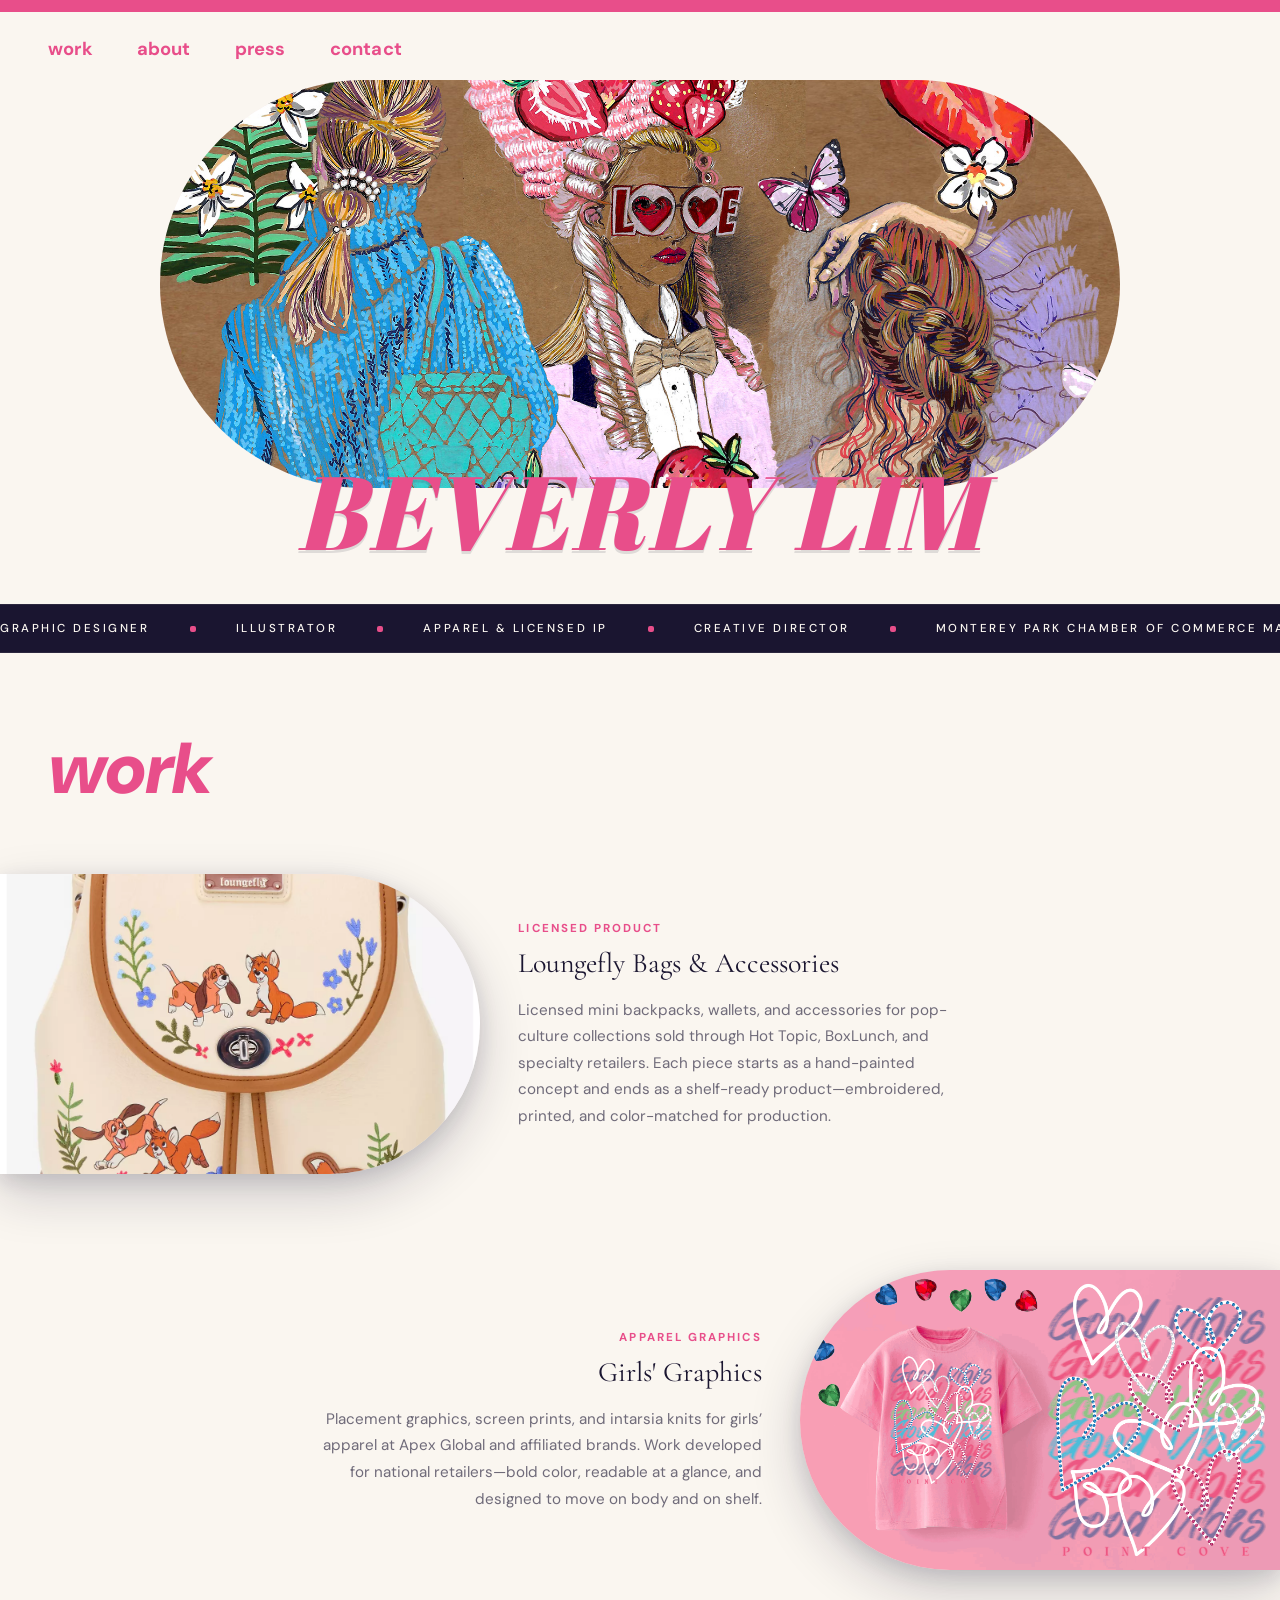
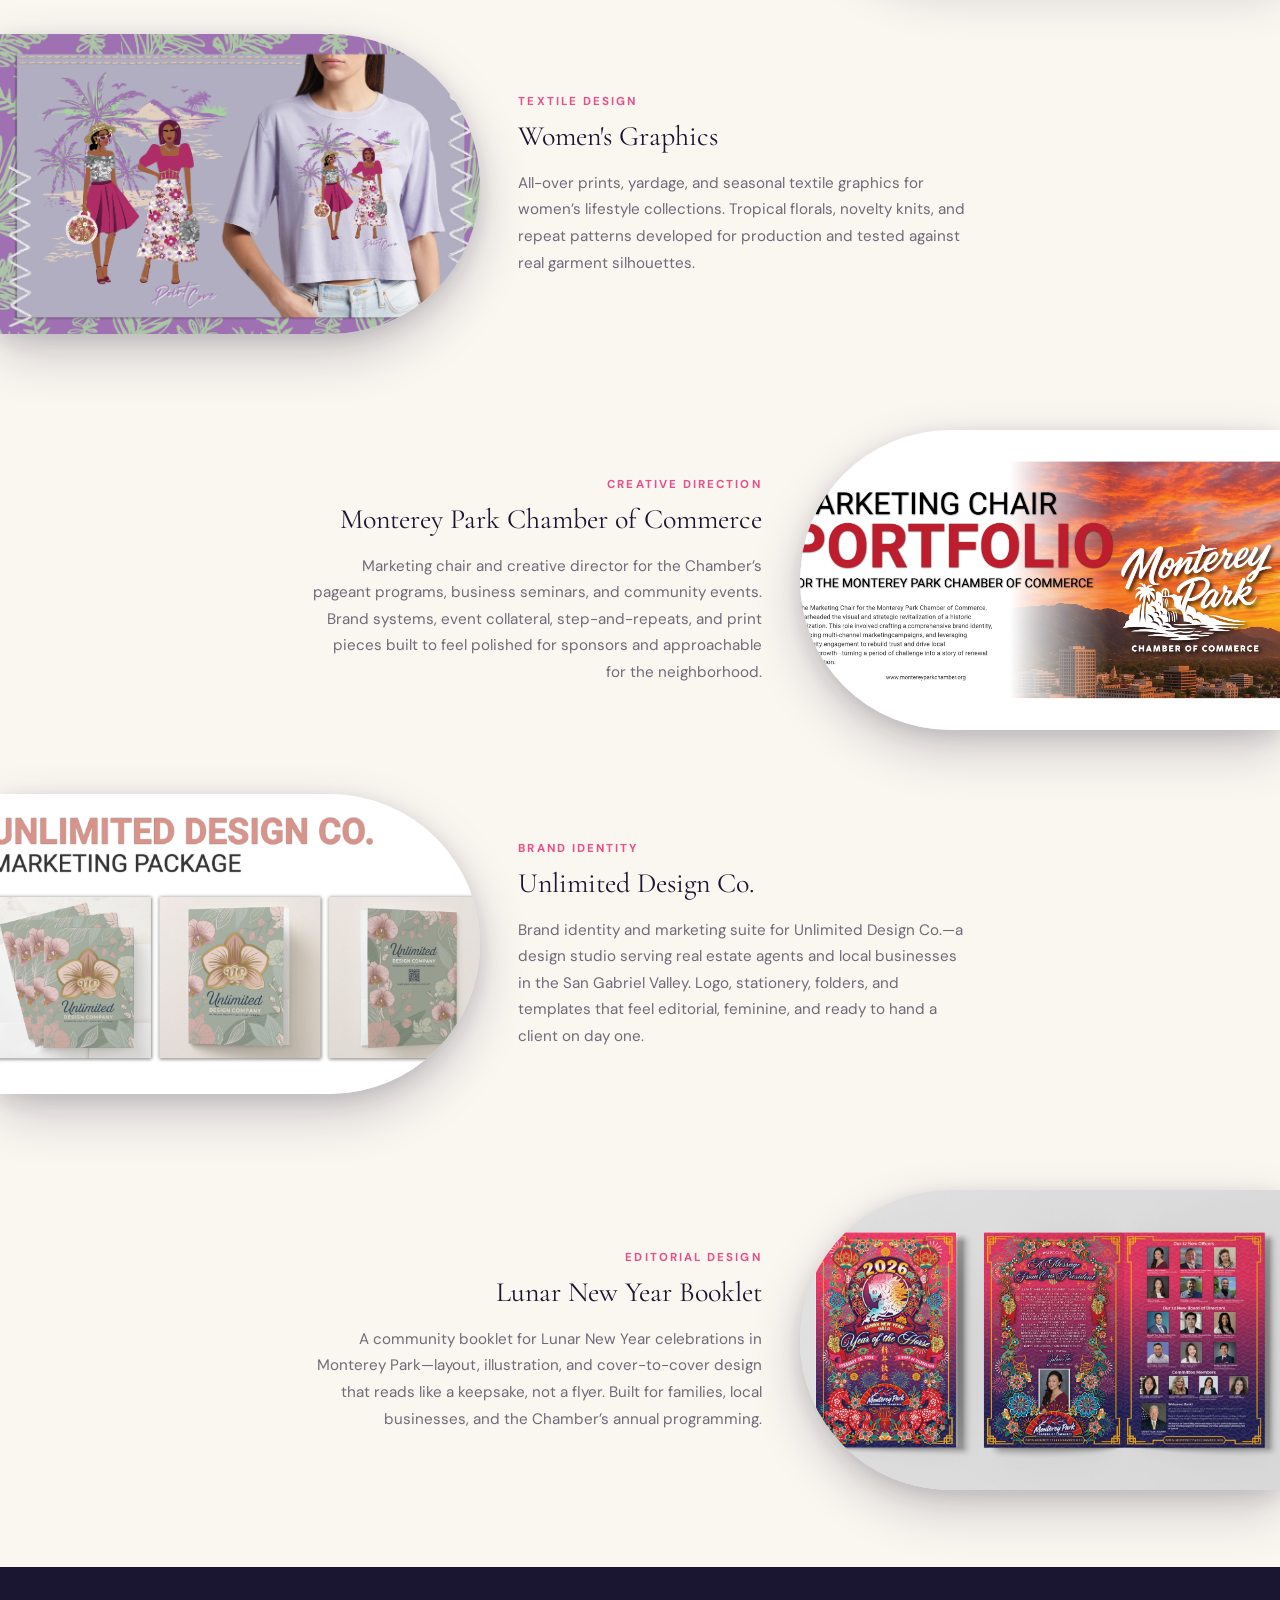
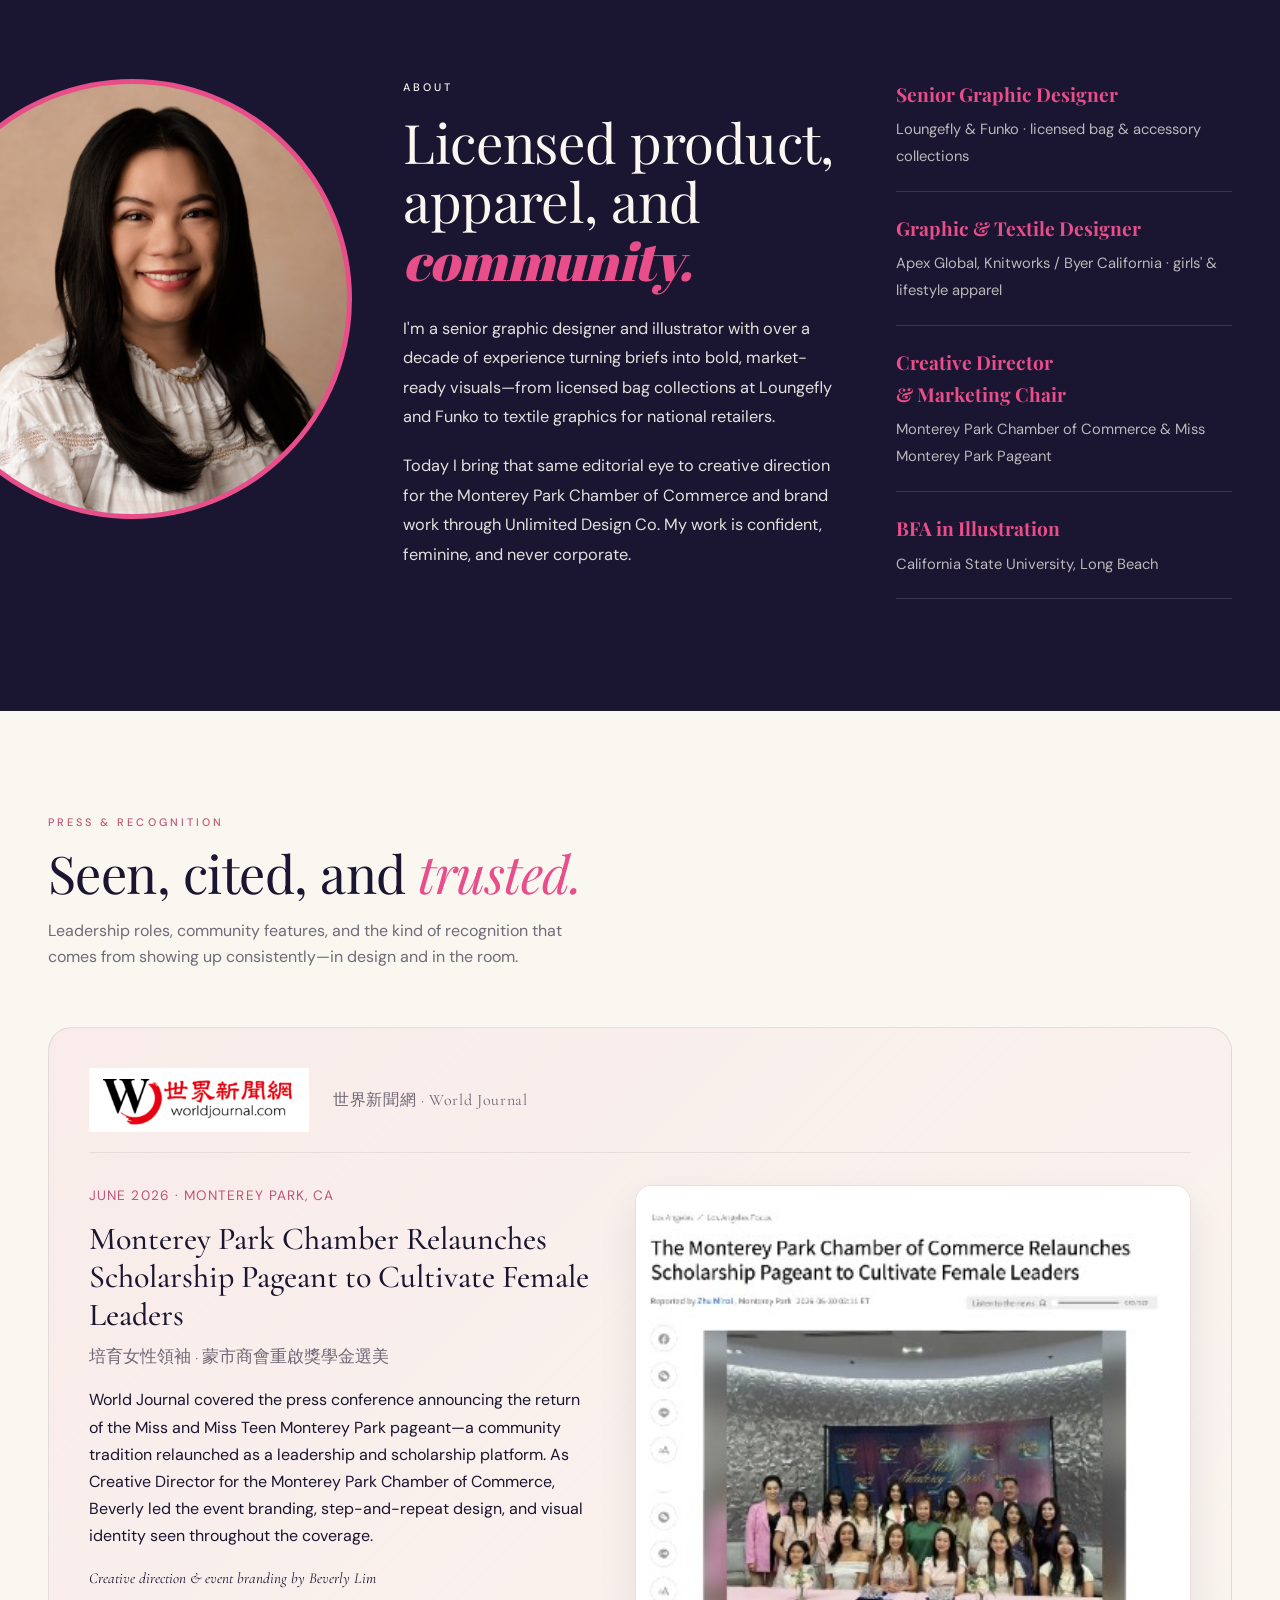
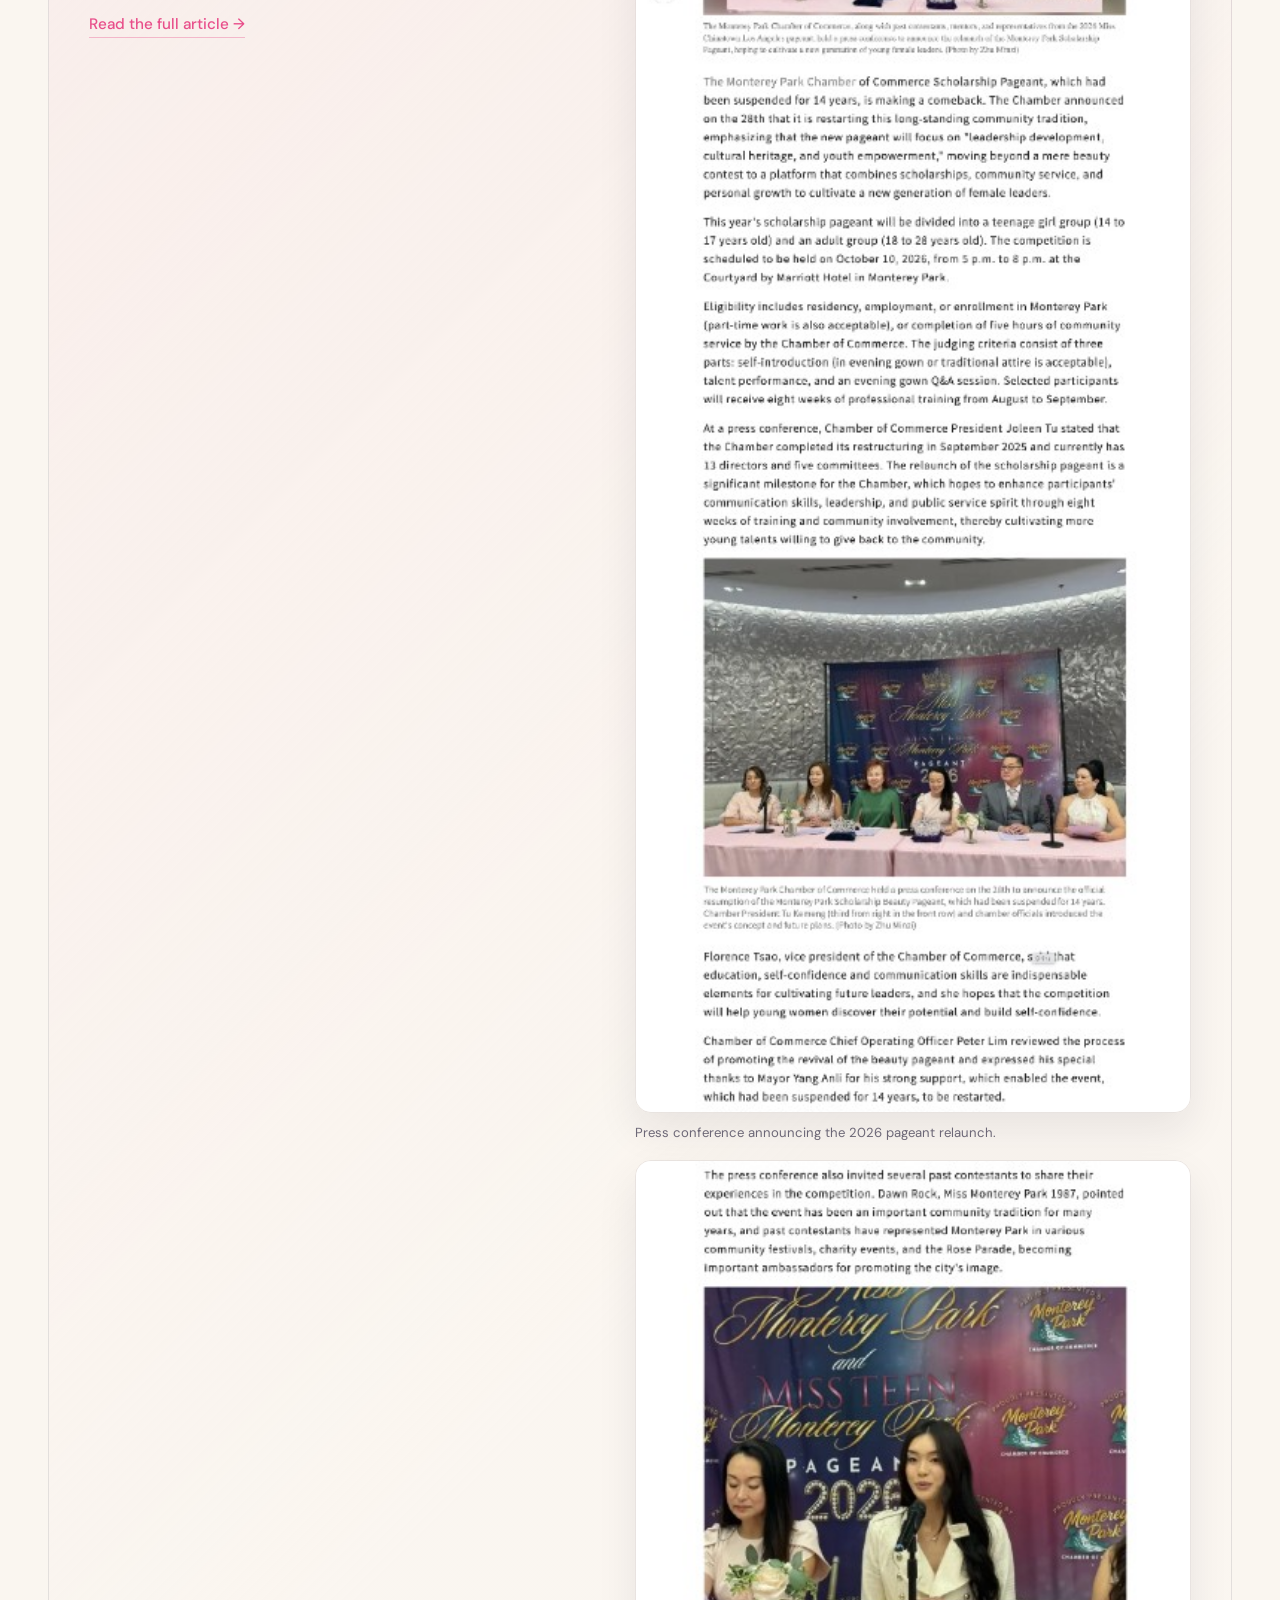
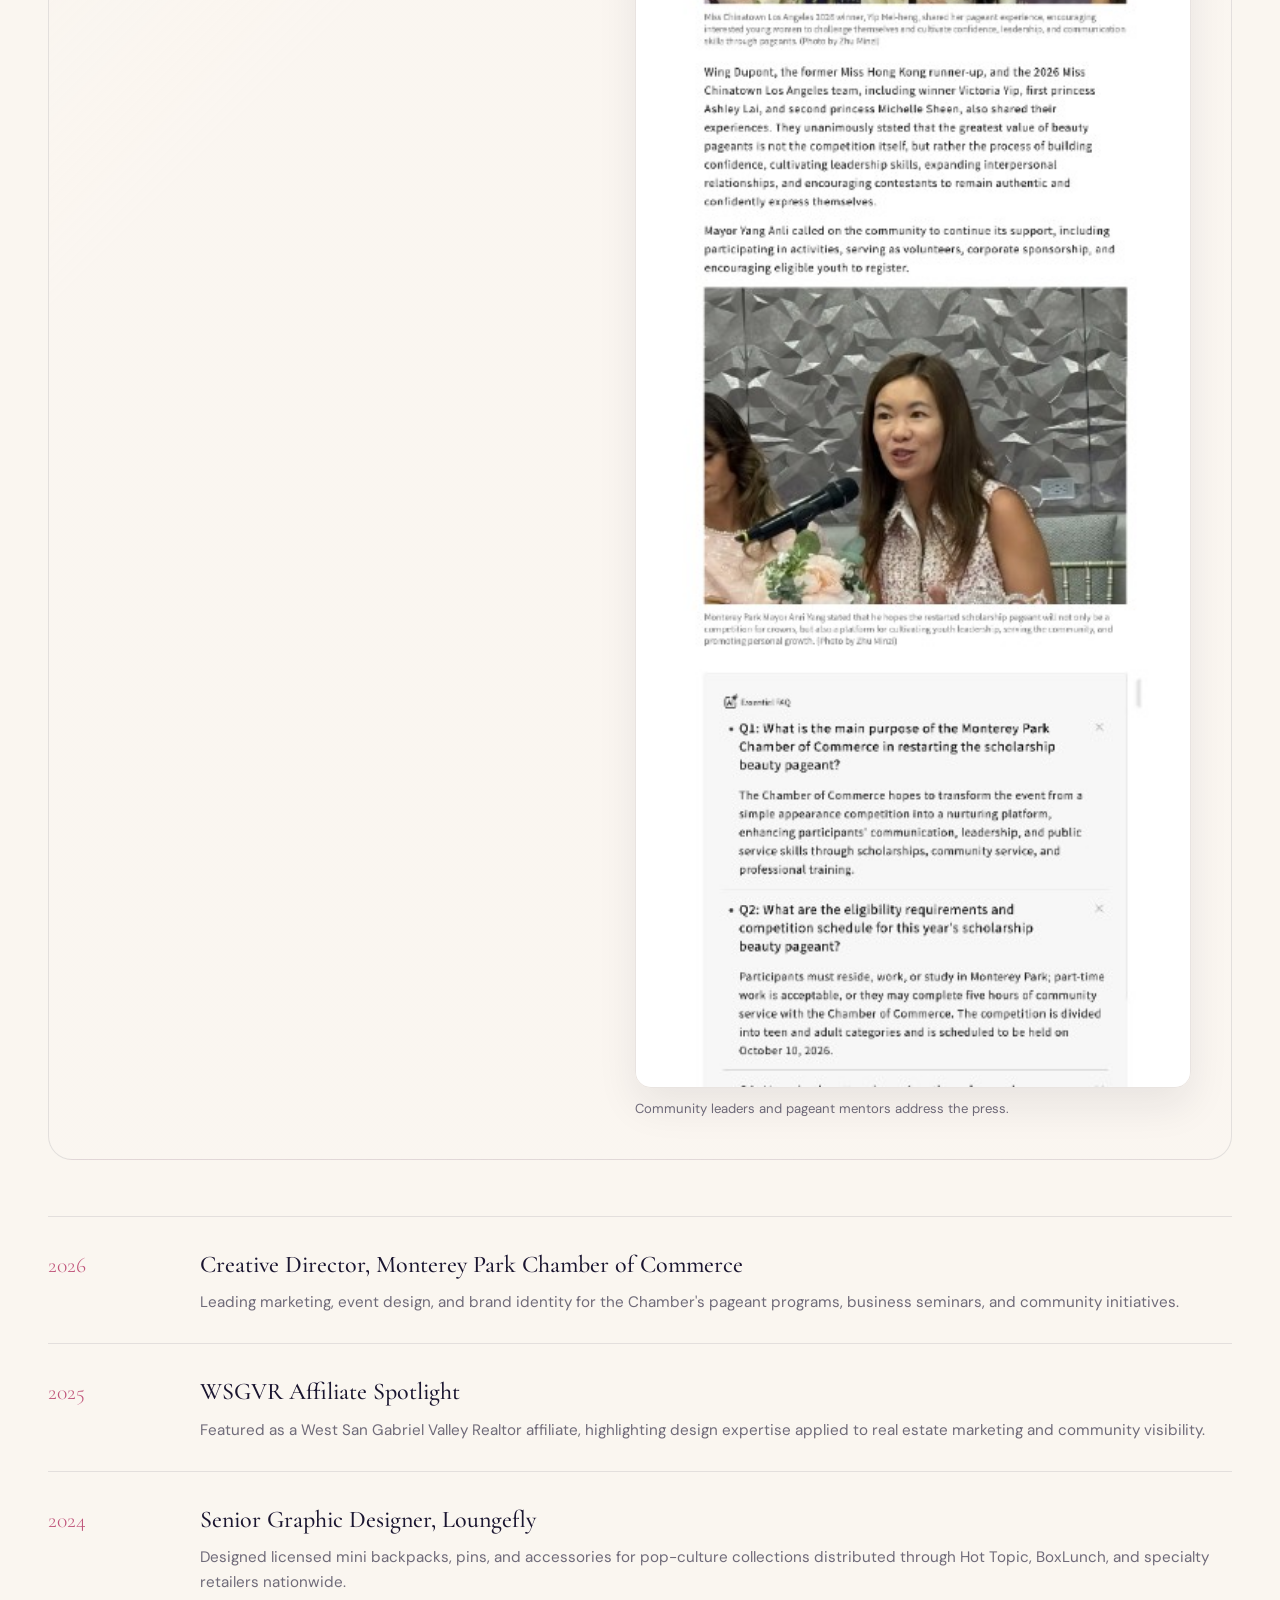
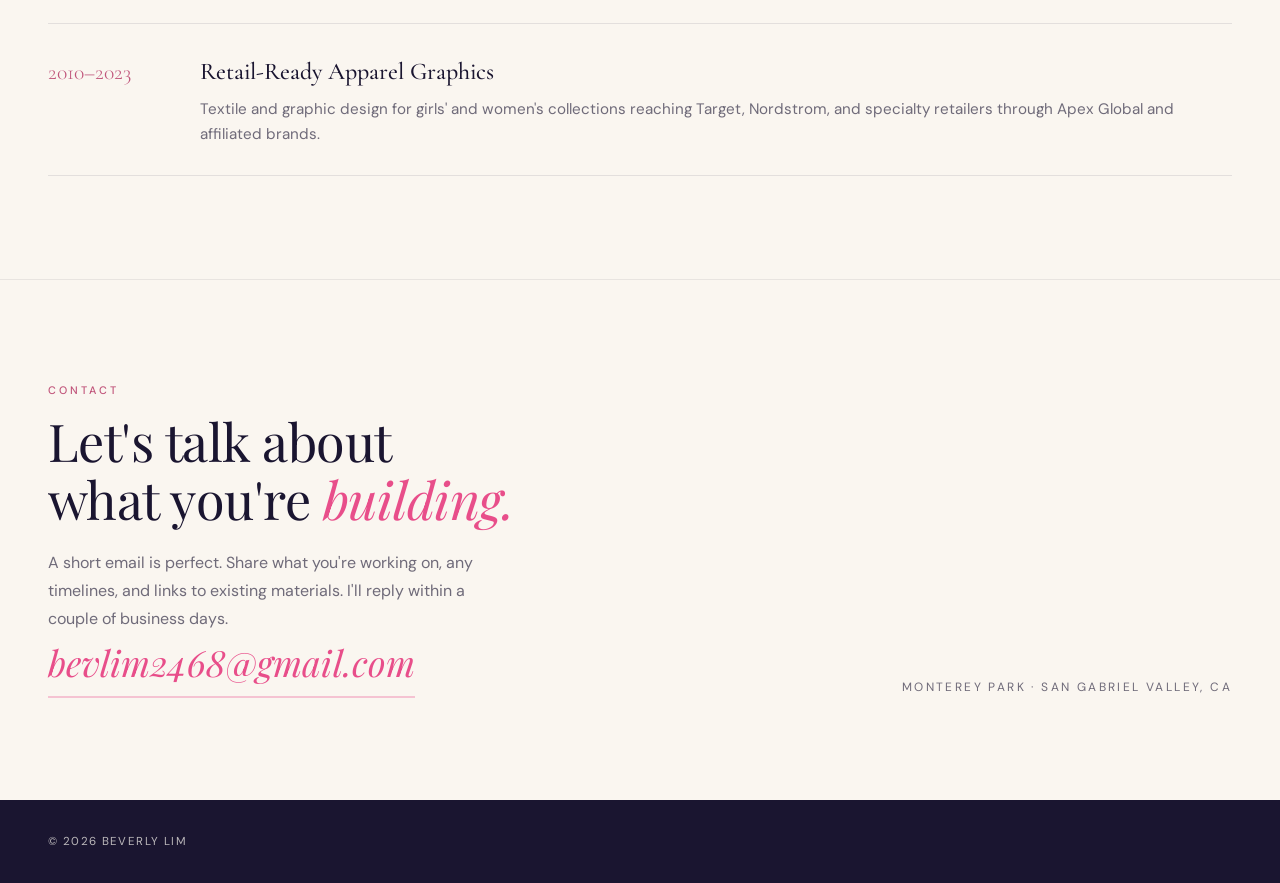
==== index.html @ cd483b8b "Add World Journal press feature for Miss MPK pageant coverage Feature the Chamber pageant press conf" ====
<!DOCTYPE html>
<html lang="en">
<head>
  <meta charset="UTF-8" />
  <meta name="viewport" content="width=device-width, initial-scale=1" />
  <title>Beverly Lim &mdash; Senior Graphic Designer</title>
  <meta name="description" content="Beverly Lim is a senior graphic designer and illustrator specializing in licensed product, apparel graphics, and creative direction for lifestyle brands and community organizations." />
  <link rel="preconnect" href="https://fonts.googleapis.com" />
  <link rel="preconnect" href="https://fonts.gstatic.com" crossorigin />
  <link href="https://fonts.googleapis.com/css2?family=Abril+Fatface&family=Cormorant+Garamond:ital,wght@0,300;0,400;0,500;1,400&family=DM+Sans:ital,opsz,wght@0,9..40,400;0,9..40,500;1,9..40,400&family=Playfair+Display:ital,wght@0,400;0,500;0,600;0,700;1,400&display=swap" rel="stylesheet" />
  <link rel="stylesheet" href="css/styles.css" />
</head>
<body>

  <div class="checkered-border" aria-hidden="true"></div>

  <!-- Nav -->
  <nav class="nav" aria-label="Main">
    <button class="nav-toggle" aria-label="Open menu" aria-expanded="false">
      <span></span><span></span><span></span>
    </button>
    <ul class="nav-links">
      <li><a href="#work">work</a></li>
      <li><a href="#about">about</a></li>
      <li><a href="#press">press</a></li>
      <li><a href="#contact">contact</a></li>
    </ul>
  </nav>

  <!-- Hero -->
  <header class="hero">
    <div class="hero-visual">
      <div class="hero-image-wrap">
        <div class="hero-image-clip">
          <img src="assets/hero-placeholder.jpg" alt="" width="1600" height="700" />
        </div>
        <p class="hero-name" aria-label="Beverly Lim">BEVERLY LIM</p>
      </div>
    </div>
  </header>

  <!-- Marquee -->
  <div class="marquee" aria-hidden="true">
    <div class="marquee-track">
      <div class="marquee-content">
        <span class="marquee-item">Graphic Designer</span><span class="marquee-dot"></span>
        <span class="marquee-item">Illustrator</span><span class="marquee-dot"></span>
        <span class="marquee-item">Apparel &amp; Licensed IP</span><span class="marquee-dot"></span>
        <span class="marquee-item">Creative Director</span><span class="marquee-dot"></span>
        <span class="marquee-item">Monterey Park Chamber of Commerce Marketing Chair</span><span class="marquee-dot"></span>
      </div>
      <div class="marquee-content" aria-hidden="true">
        <span class="marquee-item">Graphic Designer</span><span class="marquee-dot"></span>
        <span class="marquee-item">Illustrator</span><span class="marquee-dot"></span>
        <span class="marquee-item">Apparel &amp; Licensed IP</span><span class="marquee-dot"></span>
        <span class="marquee-item">Creative Director</span><span class="marquee-dot"></span>
        <span class="marquee-item">Monterey Park Chamber of Commerce Marketing Chair</span><span class="marquee-dot"></span>
      </div>
    </div>
  </div>

  <!-- Selected Work -->
  <section class="work" id="work">
    <div class="container">
      <header class="work-header">
        <h2 class="section-title section-title--display">work</h2>
      </header>

    </div>

    <div class="work-list">
      <a class="work-card work-card--left" href="work/loungefly/">
        <div class="work-card-circle">
          <img src="assets/work/loungefly.webp" alt="Loungefly licensed mini backpack collection" width="800" height="800" loading="lazy" />
        </div>
        <div class="work-card-body">
          <span class="work-card-cat">Licensed Product</span>
          <h3 class="work-card-title">Loungefly Bags &amp; Accessories</h3>
          <p class="work-card-desc">Licensed mini backpacks, wallets, and accessories for pop-culture collections sold through Hot Topic, BoxLunch, and specialty retailers. Each piece starts as a hand-painted concept and ends as a shelf-ready product&mdash;embroidered, printed, and color-matched for production.</p>
        </div>
      </a>

      <a class="work-card work-card--right" href="work/girls-graphics/">
        <div class="work-card-circle">
          <img src="assets/work/girls-graphics.gif" alt="Girls apparel graphic design for Apex Global" width="800" height="800" loading="lazy" />
        </div>
        <div class="work-card-body">
          <span class="work-card-cat">Apparel Graphics</span>
          <h3 class="work-card-title">Girls' Graphics</h3>
          <p class="work-card-desc">Placement graphics, screen prints, and intarsia knits for girls&rsquo; apparel at Apex Global and affiliated brands. Work developed for national retailers&mdash;bold color, readable at a glance, and designed to move on body and on shelf.</p>
        </div>
      </a>

      <a class="work-card work-card--left" href="work/womens-graphics/">
        <div class="work-card-circle">
          <img src="assets/work/womens-graphics.jpg" alt="Women's textile and graphic design" width="800" height="800" loading="lazy" />
        </div>
        <div class="work-card-body">
          <span class="work-card-cat">Textile Design</span>
          <h3 class="work-card-title">Women's Graphics</h3>
          <p class="work-card-desc">All-over prints, yardage, and seasonal textile graphics for women&rsquo;s lifestyle collections. Tropical florals, novelty knits, and repeat patterns developed for production and tested against real garment silhouettes.</p>
        </div>
      </a>

      <a class="work-card work-card--right" href="work/mpcc/">
        <div class="work-card-circle">
          <img src="assets/work/mpcc.jpg" alt="Monterey Park Chamber of Commerce marketing materials" width="800" height="800" loading="lazy" />
        </div>
        <div class="work-card-body">
          <span class="work-card-cat">Creative Direction</span>
          <h3 class="work-card-title">Monterey Park Chamber of Commerce</h3>
          <p class="work-card-desc">Marketing chair and creative director for the Chamber&rsquo;s pageant programs, business seminars, and community events. Brand systems, event collateral, step-and-repeats, and print pieces built to feel polished for sponsors and approachable for the neighborhood.</p>
        </div>
      </a>

      <div class="work-card work-card--left work-card--inactive">
        <div class="work-card-circle">
          <img src="assets/work/unlimited-design.jpg" alt="Unlimited Design Co brand identity" width="800" height="800" loading="lazy" />
        </div>
        <div class="work-card-body">
          <span class="work-card-cat">Brand Identity</span>
          <h3 class="work-card-title">Unlimited Design Co.</h3>
          <p class="work-card-desc">Brand identity and marketing suite for Unlimited Design Co.&mdash;a design studio serving real estate agents and local businesses in the San Gabriel Valley. Logo, stationery, folders, and templates that feel editorial, feminine, and ready to hand a client on day one.</p>
        </div>
      </div>

      <a class="work-card work-card--right" href="work/lny-booklet/">
        <div class="work-card-circle">
          <img src="assets/work/lny-booklet.jpg" alt="2026 Lunar New Year community booklet" width="800" height="800" loading="lazy" />
        </div>
        <div class="work-card-body">
          <span class="work-card-cat">Editorial Design</span>
          <h3 class="work-card-title">Lunar New Year Booklet</h3>
          <p class="work-card-desc">A community booklet for Lunar New Year celebrations in Monterey Park&mdash;layout, illustration, and cover-to-cover design that reads like a keepsake, not a flyer. Built for families, local businesses, and the Chamber&rsquo;s annual programming.</p>
        </div>
      </a>
    </div>
  </section>

  <!-- About -->
  <section class="about" id="about">
    <div class="container about-inner">
      <div class="about-portrait">
        <img src="assets/portrait.jpg" alt="Portrait of Beverly Lim" width="932" height="1400" />
      </div>
      <div class="about-copy">
        <p class="section-label about-label">About</p>
        <h2 class="section-title section-title--light about-title">Licensed product, apparel, and <span class="about-title-accent">community.</span></h2>
        <p>
          I'm a senior graphic designer and illustrator with over a decade of experience turning briefs into bold, market-ready visuals&mdash;from licensed bag collections at Loungefly and Funko to textile graphics for national retailers.
        </p>
        <p>
          Today I bring that same editorial eye to creative direction for the Monterey Park Chamber of Commerce and brand work through Unlimited Design Co. My work is confident, feminine, and never corporate.
        </p>
      </div>
      <ul class="about-credentials">
        <li>
          <strong>Senior Graphic Designer</strong>
          <span>Loungefly &amp; Funko &middot; licensed bag &amp; accessory collections</span>
        </li>
        <li>
          <strong>Graphic &amp; Textile Designer</strong>
          <span>Apex Global, Knitworks / Byer California &middot; girls' &amp; lifestyle apparel</span>
        </li>
        <li>
          <strong>Creative Director<br>&amp; Marketing Chair</strong>
          <span>Monterey Park Chamber of Commerce &amp; Miss Monterey Park Pageant</span>
        </li>
        <li>
          <strong>BFA in Illustration</strong>
          <span>California State University, Long Beach</span>
        </li>
      </ul>
    </div>
  </section>

  <!-- Press & Recognition -->
  <section class="press" id="press">
    <div class="container">
      <header class="press-header">
        <p class="section-label">Press &amp; Recognition</p>
        <h2 class="section-title">Seen, cited, and <em>trusted.</em></h2>
        <p class="press-intro">
          Leadership roles, community features, and the kind of recognition that comes from showing up consistently&mdash;in design and in the room.
        </p>
      </header>

      <article class="press-feature">
        <div class="press-feature-meta">
          <img
            class="press-feature-logo"
            src="assets/press/world-journal-logo.png"
            alt="World Journal"
            width="320"
            height="80"
            loading="lazy"
          />
          <p class="press-feature-outlet">世界新聞網 &middot; World Journal</p>
        </div>

        <div class="press-feature-body">
          <div class="press-feature-copy">
            <p class="press-feature-date">June 2026 &middot; Monterey Park, CA</p>
            <h3 class="press-feature-title">Monterey Park Chamber Relaunches Scholarship Pageant to Cultivate Female Leaders</h3>
            <p class="press-feature-subtitle">培育女性領袖 &middot; 蒙市商會重啟獎學金選美</p>
            <p class="press-feature-desc">
              World Journal covered the press conference announcing the return of the Miss and Miss Teen Monterey Park pageant&mdash;a community tradition relaunched as a leadership and scholarship platform. As Creative Director for the Monterey Park Chamber of Commerce, Beverly led the event branding, step-and-repeat design, and visual identity seen throughout the coverage.
            </p>
            <p class="press-feature-role">Creative direction &amp; event branding by Beverly Lim</p>
            <a
              class="press-feature-link"
              href="https://www.worldjournal.com/wj/story/121359/9596841"
              target="_blank"
              rel="noopener noreferrer"
            >Read the full article &rarr;</a>
          </div>

          <div class="press-feature-gallery" aria-label="World Journal press conference photos">
            <figure class="press-feature-photo">
              <img
                src="assets/press/pageant-press-01.png"
                alt="Press conference group photo in front of the Miss Monterey Park 2026 step-and-repeat backdrop"
                width="900"
                height="1200"
                loading="lazy"
              />
              <figcaption>Press conference announcing the 2026 pageant relaunch.</figcaption>
            </figure>
            <figure class="press-feature-photo">
              <img
                src="assets/press/pageant-press-02.png"
                alt="Miss Chinatown Los Angeles representatives and Monterey Park officials speaking at the pageant press conference"
                width="900"
                height="1200"
                loading="lazy"
              />
              <figcaption>Community leaders and pageant mentors address the press.</figcaption>
            </figure>
          </div>
        </div>
      </article>

      <ul class="press-list">
        <li class="press-item">
          <span class="press-year">2026</span>
          <div>
            <p class="press-title">Creative Director, Monterey Park Chamber of Commerce</p>
            <p class="press-desc">Leading marketing, event design, and brand identity for the Chamber's pageant programs, business seminars, and community initiatives.</p>
          </div>
        </li>
        <li class="press-item">
          <span class="press-year">2025</span>
          <div>
            <p class="press-title">WSGVR Affiliate Spotlight</p>
            <p class="press-desc">Featured as a West San Gabriel Valley Realtor affiliate, highlighting design expertise applied to real estate marketing and community visibility.</p>
          </div>
        </li>
        <li class="press-item">
          <span class="press-year">2024</span>
          <div>
            <p class="press-title">Senior Graphic Designer, Loungefly</p>
            <p class="press-desc">Designed licensed mini backpacks, pins, and accessories for pop-culture collections distributed through Hot Topic, BoxLunch, and specialty retailers nationwide.</p>
          </div>
        </li>
        <li class="press-item">
          <span class="press-year">2010&ndash;2023</span>
          <div>
            <p class="press-title">Retail-Ready Apparel Graphics</p>
            <p class="press-desc">Textile and graphic design for girls' and women's collections reaching Target, Nordstrom, and specialty retailers through Apex Global and affiliated brands.</p>
          </div>
        </li>
      </ul>
    </div>
  </section>

  <!-- Contact -->
  <section class="contact" id="contact">
    <div class="container contact-inner">
      <div>
        <p class="section-label">Contact</p>
        <h2 class="section-title">Let's talk about<br>what you're <em>building.</em></h2>
        <p class="contact-note">
          A short email is perfect. Share what you're working on, any timelines, and links to existing materials. I'll reply within a couple of business days.
        </p>
        <a class="contact-email" href="mailto:bevlim2468@gmail.com">bevlim2468@gmail.com</a>
      </div>
      <p class="contact-location">Monterey Park &middot; San Gabriel Valley, CA</p>
    </div>
  </section>

  <!-- Footer -->
  <footer class="footer">
    <span>&copy; <span id="year"></span> Beverly Lim</span>
  </footer>

  <script src="js/main.js"></script>
</body>
</html>
---- css/styles.css ----
/* Beverly Lim ? Editorial Portfolio */

:root {
  --cream: #faf6f0;
  --fuchsia: #e84e8a;
  --rose: #c0547a;
  --navy: #1a1530;
  --navy-soft: #2a2348;
  --ink: #1a1530;
  --muted: rgba(26, 21, 48, 0.62);
  --muted-on-navy: rgba(250, 246, 240, 0.72);
  --font-serif: "Playfair Display", Georgia, serif;
  --font-sub: "Cormorant Garamond", Georgia, serif;
  --font-body: "DM Sans", system-ui, sans-serif;
  --font-display: "Abril Fatface", Georgia, serif;
  --ease: cubic-bezier(0.22, 1, 0.36, 1);
}

*,
*::before,
*::after {
  box-sizing: border-box;
  margin: 0;
  padding: 0;
}

html {
  scroll-behavior: smooth;
}

body {
  background: var(--cream);
  color: var(--ink);
  font-family: var(--font-body);
  font-weight: 400;
  font-size: 16px;
  line-height: 1.65;
  overflow-x: hidden;
  -webkit-font-smoothing: antialiased;
}

img {
  display: block;
  max-width: 100%;
}

a {
  color: inherit;
  text-decoration: none;
}

button {
  font: inherit;
  border: none;
  background: none;
  cursor: pointer;
}

/* ?? Checkered border ?? */

.checkered-border {
  height: 12px;
  width: 100%;
  background-color: var(--cream);
  background-image:
    linear-gradient(90deg, var(--fuchsia) 50%, transparent 50%),
    linear-gradient(90deg, var(--fuchsia) 50%, transparent 50%),
    linear-gradient(0deg, var(--fuchsia) 50%, transparent 50%),
    linear-gradient(0deg, var(--fuchsia) 50%, transparent 50%);
  background-size: 14px 14px;
  background-position: 0 0, 7px 7px, 7px 0, 0 7px;
}

/* ?? Nav ?? */

.nav {
  display: flex;
  align-items: center;
  justify-content: flex-start;
  padding: 1.35rem clamp(1.25rem, 4vw, 3rem) 1rem;
  background: var(--cream);
}

.nav-links {
  display: flex;
  flex-wrap: wrap;
  gap: clamp(1.25rem, 3.5vw, 2.75rem);
  list-style: none;
}

.nav-links a {
  font-size: clamp(0.95rem, 1.8vw, 1.15rem);
  font-weight: 700;
  letter-spacing: 0.01em;
  color: var(--fuchsia);
  transition: color 0.25s var(--ease);
}

.nav-links a:hover,
.nav-links a:focus-visible {
  color: var(--navy);
}

.nav-toggle {
  display: none;
  width: 28px;
  height: 20px;
  flex-direction: column;
  justify-content: space-between;
}

.nav-toggle span {
  display: block;
  height: 2px;
  background: var(--navy);
  transition: transform 0.3s var(--ease), opacity 0.3s;
}

/* ?? Hero ?? */

.hero {
  padding: 0 clamp(0.75rem, 2vw, 1.25rem) clamp(1.5rem, 4vw, 2.5rem);
}

.hero-visual {
  position: relative;
  width: 100%;
  margin-inline: auto;
  padding-bottom: clamp(2.25rem, 7.5vw, 4.75rem);
}

.hero-image-wrap {
  position: relative;
  width: min(86%, 960px);
  margin-inline: auto;
  aspect-ratio: 2.35 / 1;
  overflow: visible;
}

.hero-image-clip {
  position: absolute;
  inset: 0;
  border-radius: 999px;
  overflow: hidden;
  background: rgba(232, 78, 138, 0.08);
}

.hero-image-clip img {
  width: 100%;
  height: 100%;
  object-fit: cover;
  object-position: center calc(59% + 44px);
  transform: scale(1.2);
  transform-origin: center center;
}

.hero-name {
  --text-overlap: 27%;
  position: absolute;
  left: 50%;
  bottom: 0;
  transform: translate(-50%, calc(100% - var(--text-overlap)));
  font-family: var(--font-display);
  font-size: clamp(2.8rem, 11vw, 6.5rem);
  font-weight: 400;
  font-style: italic;
  line-height: 0.92;
  letter-spacing: 0.02em;
  color: var(--fuchsia);
  text-shadow: 0 3px 0 rgba(26, 21, 48, 0.12);
  white-space: nowrap;
  pointer-events: none;
  z-index: 2;
}

/* ?? Marquee ?? */

.marquee {
  background: var(--navy);
  overflow: hidden;
  padding: 0.85rem 0;
  border-block: 1px solid rgba(250, 246, 240, 0.08);
}

.marquee-track {
  display: flex;
  width: max-content;
  animation: marquee 48s linear infinite;
}

.marquee-track:hover {
  animation-play-state: paused;
}

.marquee-content {
  display: flex;
  align-items: center;
  gap: 2.5rem;
  padding-right: 2.5rem;
  white-space: nowrap;
}

.marquee-item {
  font-size: 0.72rem;
  font-weight: 500;
  letter-spacing: 0.22em;
  text-transform: uppercase;
  color: var(--cream);
}

.marquee-dot {
  width: 6px;
  height: 6px;
  border-radius: 2px;
  background: var(--fuchsia);
  flex-shrink: 0;
}

@keyframes marquee {
  from {
    transform: translateX(0);
  }
  to {
    transform: translateX(-50%);
  }
}

/* ?? Section shared ?? */

.section-label {
  font-size: 0.68rem;
  font-weight: 500;
  letter-spacing: 0.28em;
  text-transform: uppercase;
  color: var(--rose);
  margin-bottom: 0.75rem;
}

.section-label--light {
  color: var(--fuchsia);
}

.section-title {
  font-family: var(--font-serif);
  font-size: clamp(2rem, 4.5vw, 3.25rem);
  font-weight: 400;
  line-height: 1.12;
  letter-spacing: -0.01em;
}

.section-title em {
  font-style: italic;
  color: var(--fuchsia);
}

.section-title--display {
  font-family: var(--font-body);
  font-size: clamp(2.8rem, 7vw, 4.5rem);
  font-weight: 900;
  font-style: italic;
  color: var(--fuchsia);
  letter-spacing: -0.01em;
  text-transform: lowercase;
}

.section-title--light {
  color: var(--cream);
}

.section-title--light em {
  color: var(--fuchsia);
}

.container {
  padding-inline: clamp(1.25rem, 4vw, 3rem);
}

/* ?? Work ?? */

.work {
  position: relative;
  z-index: 1;
  overflow: visible;
  padding-block: clamp(3rem, 6vw, 5rem);
}

.work-header {
  margin-bottom: clamp(2.5rem, 5vw, 4rem);
  max-width: 640px;
}

.work-list {
  display: flex;
  flex-direction: column;
  gap: clamp(2.5rem, 5vw, 4rem);
  padding-inline: clamp(1.25rem, 4vw, 3rem);
}

.work-card {
  display: flex;
  align-items: center;
  gap: clamp(1.25rem, 3vw, 2.5rem);
  max-width: 920px;
}

.work-card--left {
  align-self: flex-start;
}

.work-card--right {
  align-self: flex-end;
  flex-direction: row-reverse;
  margin-top: clamp(1rem, 3vw, 2rem);
  text-align: right;
}

.work-card-body {
  display: flex;
  flex-direction: column;
  gap: 0.5rem;
  flex: 1;
  min-width: 0;
  max-width: 36rem;
}

.work-card-circle {
  flex-shrink: 0;
  height: clamp(200px, 28vw, 300px);
  width: clamp(300px, 52vw, 480px);
  overflow: hidden;
  background: rgba(26, 21, 48, 0.04);
  box-shadow:
    0 6px 20px rgba(26, 21, 48, 0.12),
    0 20px 52px rgba(26, 21, 48, 0.2);
}

.work-card--left .work-card-circle {
  margin-left: calc(-1 * clamp(1.25rem, 4vw, 3rem));
  border-radius: 0 999px 999px 0;
}

.work-card--right .work-card-circle {
  margin-right: calc(-1 * clamp(1.25rem, 4vw, 3rem));
  border-radius: 999px 0 0 999px;
}

.work-card-circle img {
  width: 100%;
  height: 100%;
  object-fit: cover;
  transition: transform 0.7s var(--ease);
}

.work-card:hover .work-card-circle img,
.work-card:focus-within .work-card-circle img {
  transform: scale(1.05);
}

.work-card-desc {
  margin-top: 0.5rem;
  font-size: 0.95rem;
  line-height: 1.75;
  color: var(--muted);
}

.work-card-cat {
  font-size: 0.72rem;
  font-weight: 700;
  letter-spacing: 0.18em;
  text-transform: uppercase;
  color: var(--fuchsia);
}

.work-card-title {
  font-family: var(--font-sub);
  font-size: clamp(1.35rem, 2.5vw, 1.75rem);
  font-weight: 400;
  line-height: 1.25;
  transition: color 0.25s var(--ease);
}

.work-card:hover .work-card-title,
.work-card:focus-within .work-card-title {
  color: var(--fuchsia);
}

.work-card--inactive {
  cursor: default;
}

.work-card--inactive:hover .work-card-circle img,
.work-card--inactive:focus-within .work-card-circle img {
  transform: none;
}

.work-card--inactive:hover .work-card-title,
.work-card--inactive:focus-within .work-card-title {
  color: inherit;
}

/* ?? About ?? */

.about {
  position: relative;
  z-index: 2;
  background: var(--navy);
  color: var(--cream);
  overflow: hidden;
  padding-block: clamp(4.5rem, 9vw, 7rem);
}

.about-inner {
  display: grid;
  grid-template-columns: minmax(0, auto) minmax(0, 1.25fr) minmax(220px, 0.95fr);
  gap: clamp(2rem, 4vw, 3.5rem);
  align-items: start;
}

.about-portrait {
  width: clamp(300px, 38vw, 440px);
  aspect-ratio: 1;
  margin-left: calc(-1 * clamp(1.25rem, 4vw, 3rem) - clamp(52px, 11vw, 88px));
  flex-shrink: 0;
  overflow: hidden;
  border-radius: 50%;
  border: 5px solid var(--fuchsia);
  background-color: #c8b9a8;
  background-image: url('../assets/portrait.jpg');
  background-repeat: no-repeat;
  background-position: calc(50% + 30px) 28%;
  background-size: 88%;
}

.about-portrait img {
  width: 100%;
  height: 100%;
  opacity: 0;
}

.about-label {
  color: var(--cream);
  margin-bottom: 1rem;
}

.about-title {
  margin-bottom: 1.5rem;
  font-size: clamp(2.1rem, 4.6vw, 3.4rem);
  line-height: 1.08;
}

.about-title-accent {
  font-family: var(--font-display);
  font-style: italic;
  font-weight: 400;
  color: var(--fuchsia);
}

.about-copy > p:not(.section-label):not(.about-label) {
  color: rgba(250, 246, 240, 0.9);
  font-size: 1.02rem;
  line-height: 1.8;
  margin-bottom: 1.25rem;
}

.about-copy > p:not(.section-label):not(.about-label):last-child {
  margin-bottom: 0;
}

.about-credentials {
  list-style: none;
  display: flex;
  flex-direction: column;
  gap: 0;
  align-self: center;
}

.about-credentials li {
  padding-block: 1.35rem;
  border-bottom: 1px solid rgba(250, 246, 240, 0.14);
}

.about-credentials li:first-child {
  padding-top: 0;
}

.about-credentials strong {
  display: block;
  font-family: var(--font-serif);
  font-size: clamp(0.98rem, 1.5vw, 1.2rem);
  font-weight: 700;
  margin-bottom: 0.35rem;
  color: var(--fuchsia);
}

.about-credentials span {
  font-size: 0.92rem;
  line-height: 1.55;
  color: var(--muted-on-navy);
}

/* ?? Press ?? */

.press {
  padding-block: clamp(4rem, 8vw, 6.5rem);
}

.press-header {
  margin-bottom: clamp(2.5rem, 5vw, 3.5rem);
  max-width: 560px;
}

.press-intro {
  margin-top: 1rem;
  color: var(--muted);
}

.press-feature {
  margin-bottom: clamp(2.5rem, 5vw, 3.5rem);
  padding: clamp(1.75rem, 4vw, 2.5rem);
  background: linear-gradient(135deg, rgba(232, 78, 138, 0.06) 0%, rgba(250, 246, 240, 0.9) 55%);
  border: 1px solid rgba(26, 21, 48, 0.1);
  border-radius: 24px;
}

.press-feature-meta {
  display: flex;
  flex-wrap: wrap;
  align-items: center;
  gap: 1rem 1.5rem;
  margin-bottom: clamp(1.5rem, 3vw, 2rem);
  padding-bottom: 1.25rem;
  border-bottom: 1px solid rgba(26, 21, 48, 0.08);
}

.press-feature-logo {
  width: min(220px, 60vw);
  height: auto;
}

.press-feature-outlet {
  font-family: var(--font-sub);
  font-size: 1rem;
  letter-spacing: 0.04em;
  color: var(--muted);
}

.press-feature-body {
  display: grid;
  grid-template-columns: minmax(0, 1fr) minmax(0, 1.1fr);
  gap: clamp(1.5rem, 4vw, 2.5rem);
  align-items: start;
}

.press-feature-date {
  font-size: 0.85rem;
  letter-spacing: 0.08em;
  text-transform: uppercase;
  color: var(--rose);
  margin-bottom: 0.75rem;
}

.press-feature-title {
  font-family: var(--font-sub);
  font-size: clamp(1.45rem, 2.6vw, 2rem);
  font-weight: 500;
  line-height: 1.2;
  margin-bottom: 0.5rem;
}

.press-feature-subtitle {
  font-family: var(--font-sub);
  font-size: 1.05rem;
  color: var(--muted);
  margin-bottom: 1rem;
}

.press-feature-desc {
  font-size: 1rem;
  line-height: 1.7;
  margin-bottom: 1rem;
}

.press-feature-role {
  font-family: var(--font-sub);
  font-size: 0.95rem;
  font-style: italic;
  color: var(--navy);
  margin-bottom: 1.25rem;
}

.press-feature-link {
  display: inline-flex;
  align-items: center;
  gap: 0.35rem;
  font-size: 0.95rem;
  font-weight: 500;
  color: var(--fuchsia);
  border-bottom: 1px solid rgba(232, 78, 138, 0.35);
  transition: color 0.3s var(--ease), border-color 0.3s var(--ease);
}

.press-feature-link:hover {
  color: var(--rose);
  border-color: var(--rose);
}

.press-feature-gallery {
  display: grid;
  gap: 1rem;
}

.press-feature-photo {
  margin: 0;
}

.press-feature-photo img {
  width: 100%;
  height: auto;
  border-radius: 16px;
  border: 1px solid rgba(26, 21, 48, 0.08);
  box-shadow: 0 18px 40px rgba(26, 21, 48, 0.08);
}

.press-feature-photo figcaption {
  margin-top: 0.6rem;
  font-size: 0.82rem;
  color: var(--muted);
}

.press-list {
  list-style: none;
  display: grid;
  gap: 0;
  border-top: 1px solid rgba(26, 21, 48, 0.1);
}

.press-item {
  display: grid;
  grid-template-columns: 120px 1fr;
  gap: clamp(1rem, 3vw, 2rem);
  padding-block: 1.75rem;
  border-bottom: 1px solid rgba(26, 21, 48, 0.1);
  align-items: baseline;
  transition: background 0.3s var(--ease);
}

.press-item:hover {
  background: rgba(232, 78, 138, 0.04);
}

.press-year {
  font-family: var(--font-sub);
  font-size: 1.35rem;
  font-weight: 300;
  color: var(--rose);
}

.press-title {
  font-family: var(--font-sub);
  font-size: clamp(1.2rem, 2vw, 1.5rem);
  font-weight: 500;
  margin-bottom: 0.35rem;
}

.press-desc {
  font-size: 0.95rem;
  color: var(--muted);
}

/* ?? Contact ?? */

.contact {
  padding-block: clamp(4rem, 8vw, 6.5rem);
  background: var(--cream);
  border-top: 1px solid rgba(26, 21, 48, 0.08);
}

.contact-inner {
  display: grid;
  grid-template-columns: 1fr 1fr;
  gap: clamp(2rem, 5vw, 4rem);
  align-items: end;
}

.contact-note {
  color: var(--muted);
  margin-top: 1.25rem;
  max-width: 42ch;
  line-height: 1.75;
}

.contact-email {
  display: inline-block;
  font-family: var(--font-serif);
  font-size: clamp(1.5rem, 3vw, 2.25rem);
  font-style: italic;
  color: var(--fuchsia);
  border-bottom: 2px solid rgba(232, 78, 138, 0.3);
  padding-bottom: 4px;
  transition: border-color 0.25s var(--ease);
}

.contact-email:hover,
.contact-email:focus-visible {
  border-color: var(--fuchsia);
}

.contact-location {
  font-size: 0.75rem;
  letter-spacing: 0.2em;
  text-transform: uppercase;
  color: var(--muted);
  text-align: right;
}

/* ?? Footer ?? */

.footer {
  background: var(--navy);
  color: var(--muted-on-navy);
  padding: 2rem clamp(1.25rem, 4vw, 3rem);
  display: flex;
  flex-wrap: wrap;
  justify-content: space-between;
  align-items: center;
  gap: 1rem;
  font-size: 0.72rem;
  letter-spacing: 0.12em;
  text-transform: uppercase;
}

.footer a {
  color: var(--cream);
  transition: color 0.25s var(--ease);
}

.footer a:hover,
.footer a:focus-visible {
  color: var(--fuchsia);
}

/* ?? Project pages ?? */

body.project-page {
  background: #fff;
}

body.project-page .nav {
  background: #fff;
}

.project {
  padding-bottom: clamp(3rem, 6vw, 5rem);
  background: #fff;
}

.project-header {
  padding-block: clamp(2rem, 5vw, 3.5rem) clamp(2.5rem, 5vw, 4rem);
  max-width: 720px;
}

.project-back {
  display: inline-block;
  margin-bottom: 1.5rem;
  font-size: 0.82rem;
  font-weight: 700;
  letter-spacing: 0.06em;
  color: var(--fuchsia);
  transition: color 0.25s var(--ease);
}

.project-back:hover,
.project-back:focus-visible {
  color: var(--navy);
}

.project-cat {
  font-size: 0.72rem;
  font-weight: 700;
  letter-spacing: 0.18em;
  text-transform: uppercase;
  color: var(--fuchsia);
  margin-bottom: 0.65rem;
}

.project-title {
  font-family: var(--font-serif);
  font-size: clamp(2.25rem, 5vw, 3.5rem);
  font-weight: 400;
  line-height: 1.08;
  letter-spacing: -0.01em;
  margin-bottom: 1.25rem;
}

.project-intro {
  font-size: 1.05rem;
  line-height: 1.75;
  color: var(--muted);
  max-width: 38rem;
}

.project-gallery {
  display: grid;
  grid-template-columns: repeat(2, minmax(0, 1fr));
  gap: clamp(1rem, 2vw, 1.5rem);
  padding-bottom: clamp(3rem, 6vw, 5rem);
}

.project-figure {
  margin: 0;
  overflow: hidden;
  background: #fff;
}

.project-figure--wide {
  grid-column: 1 / -1;
}

.project-figure img {
  width: 100%;
  height: auto;
}

.project-figure--apparel img {
  aspect-ratio: 4 / 5;
  object-fit: cover;
}

.project-nav {
  display: flex;
  justify-content: space-between;
  align-items: center;
  gap: 1.5rem;
  padding-block: clamp(2rem, 4vw, 3rem);
  border-top: 1px solid rgba(26, 21, 48, 0.1);
}

.project-nav-link {
  font-family: var(--font-serif);
  font-size: clamp(1rem, 1.8vw, 1.2rem);
  font-weight: 600;
  color: var(--fuchsia);
  transition: color 0.25s var(--ease);
}

.project-nav-link:hover,
.project-nav-link:focus-visible {
  color: var(--navy);
}

.project-nav-link--next {
  text-align: right;
}

.project-body {
  display: flex;
  flex-direction: column;
  gap: clamp(3rem, 6vw, 5rem);
  padding-bottom: clamp(3rem, 6vw, 5rem);
}

.project-section {
  display: flex;
  flex-direction: column;
  gap: clamp(1.5rem, 3vw, 2.25rem);
}

.project-section-copy {
  max-width: 42rem;
}

.project-section-title {
  font-family: var(--font-serif);
  font-size: clamp(1.45rem, 3vw, 2rem);
  font-weight: 600;
  line-height: 1.2;
  letter-spacing: -0.01em;
  margin-bottom: 1rem;
}

.project-section-text {
  font-size: 1.02rem;
  line-height: 1.75;
  color: var(--muted);
}

.project-section-text p + p {
  margin-top: 1rem;
}

.project-section-list {
  list-style: none;
  margin-top: 1.25rem;
  display: grid;
  gap: 0.85rem;
}

.project-section-list li {
  padding-left: 1.1rem;
  position: relative;
  font-size: 0.98rem;
  line-height: 1.65;
  color: var(--muted);
}

.project-section-list li::before {
  content: "";
  position: absolute;
  left: 0;
  top: 0.62em;
  width: 0.35rem;
  height: 0.35rem;
  border-radius: 50%;
  background: var(--fuchsia);
}

.project-section-list strong {
  display: block;
  color: var(--navy);
  font-weight: 600;
}

.project-hero {
  margin-bottom: clamp(0.5rem, 2vw, 1rem);
}

.project-section .project-gallery {
  padding-bottom: 0;
}

/* ?? Mobile nav ?? */

@media (max-width: 768px) {
  .nav {
    justify-content: space-between;
  }

  .hero-name {
    font-size: clamp(2rem, 14vw, 3.25rem);
    --text-overlap: 27%;
    transform: translate(-50%, calc(100% - var(--text-overlap)));
  }

  .nav-toggle {
    display: flex;
  }

  .nav-links {
    position: fixed;
    inset: 0 0 auto 0;
    top: 57px;
    flex-direction: column;
    background: var(--cream);
    padding: 2rem;
    gap: 1.5rem;
    transform: translateY(-120%);
    opacity: 0;
    pointer-events: none;
    transition: transform 0.4s var(--ease), opacity 0.4s;
    border-bottom: 1px solid rgba(26, 21, 48, 0.08);
  }

  .nav-links.is-open {
    transform: translateY(0);
    opacity: 1;
    pointer-events: auto;
  }

  .nav-toggle.is-open span:nth-child(1) {
    transform: translateY(9px) rotate(45deg);
  }

  .nav-toggle.is-open span:nth-child(2) {
    opacity: 0;
  }

  .nav-toggle.is-open span:nth-child(3) {
    transform: translateY(-9px) rotate(-45deg);
  }

  .work-card {
    flex-direction: column;
    align-items: flex-start;
    max-width: 100%;
  }

  .work-card--right {
    flex-direction: column;
    align-items: flex-end;
    align-self: flex-end;
    text-align: right;
    margin-top: 0;
  }

  .work-card-circle {
    height: clamp(180px, 40vw, 260px);
    width: clamp(260px, 78vw, 380px);
  }

  .work-card--left .work-card-circle {
    margin-left: calc(-1 * clamp(1.25rem, 4vw, 3rem));
    margin-right: 0;
  }

  .work-card--right .work-card-circle {
    margin-left: 0;
    margin-right: calc(-1 * clamp(1.25rem, 4vw, 3rem));
  }

  .work-card-body {
    max-width: 100%;
  }

  .about-inner {
    grid-template-columns: 1fr;
    gap: 2rem;
  }

  .about-portrait {
    width: min(72vw, 320px);
    margin-left: calc(-1 * clamp(1.25rem, 4vw, 3rem) - clamp(40px, 12vw, 72px));
    margin-bottom: 0.25rem;
  }

  .about-credentials {
    align-self: start;
  }

  .press-feature-body {
    grid-template-columns: 1fr;
  }

  .press-item {
    grid-template-columns: 1fr;
    gap: 0.35rem;
  }

  .contact-inner {
    grid-template-columns: 1fr;
  }

  .contact-location {
    text-align: left;
  }

  .project-gallery {
    grid-template-columns: 1fr;
  }

  .project-nav {
    flex-direction: column;
    align-items: flex-start;
  }

  .project-nav-link--next {
    text-align: left;
  }
}

@media (prefers-reduced-motion: reduce) {
  html {
    scroll-behavior: auto;
  }

  .marquee-track {
    animation: none;
  }

  .work-card-circle img {
    transition: none;
  }
}
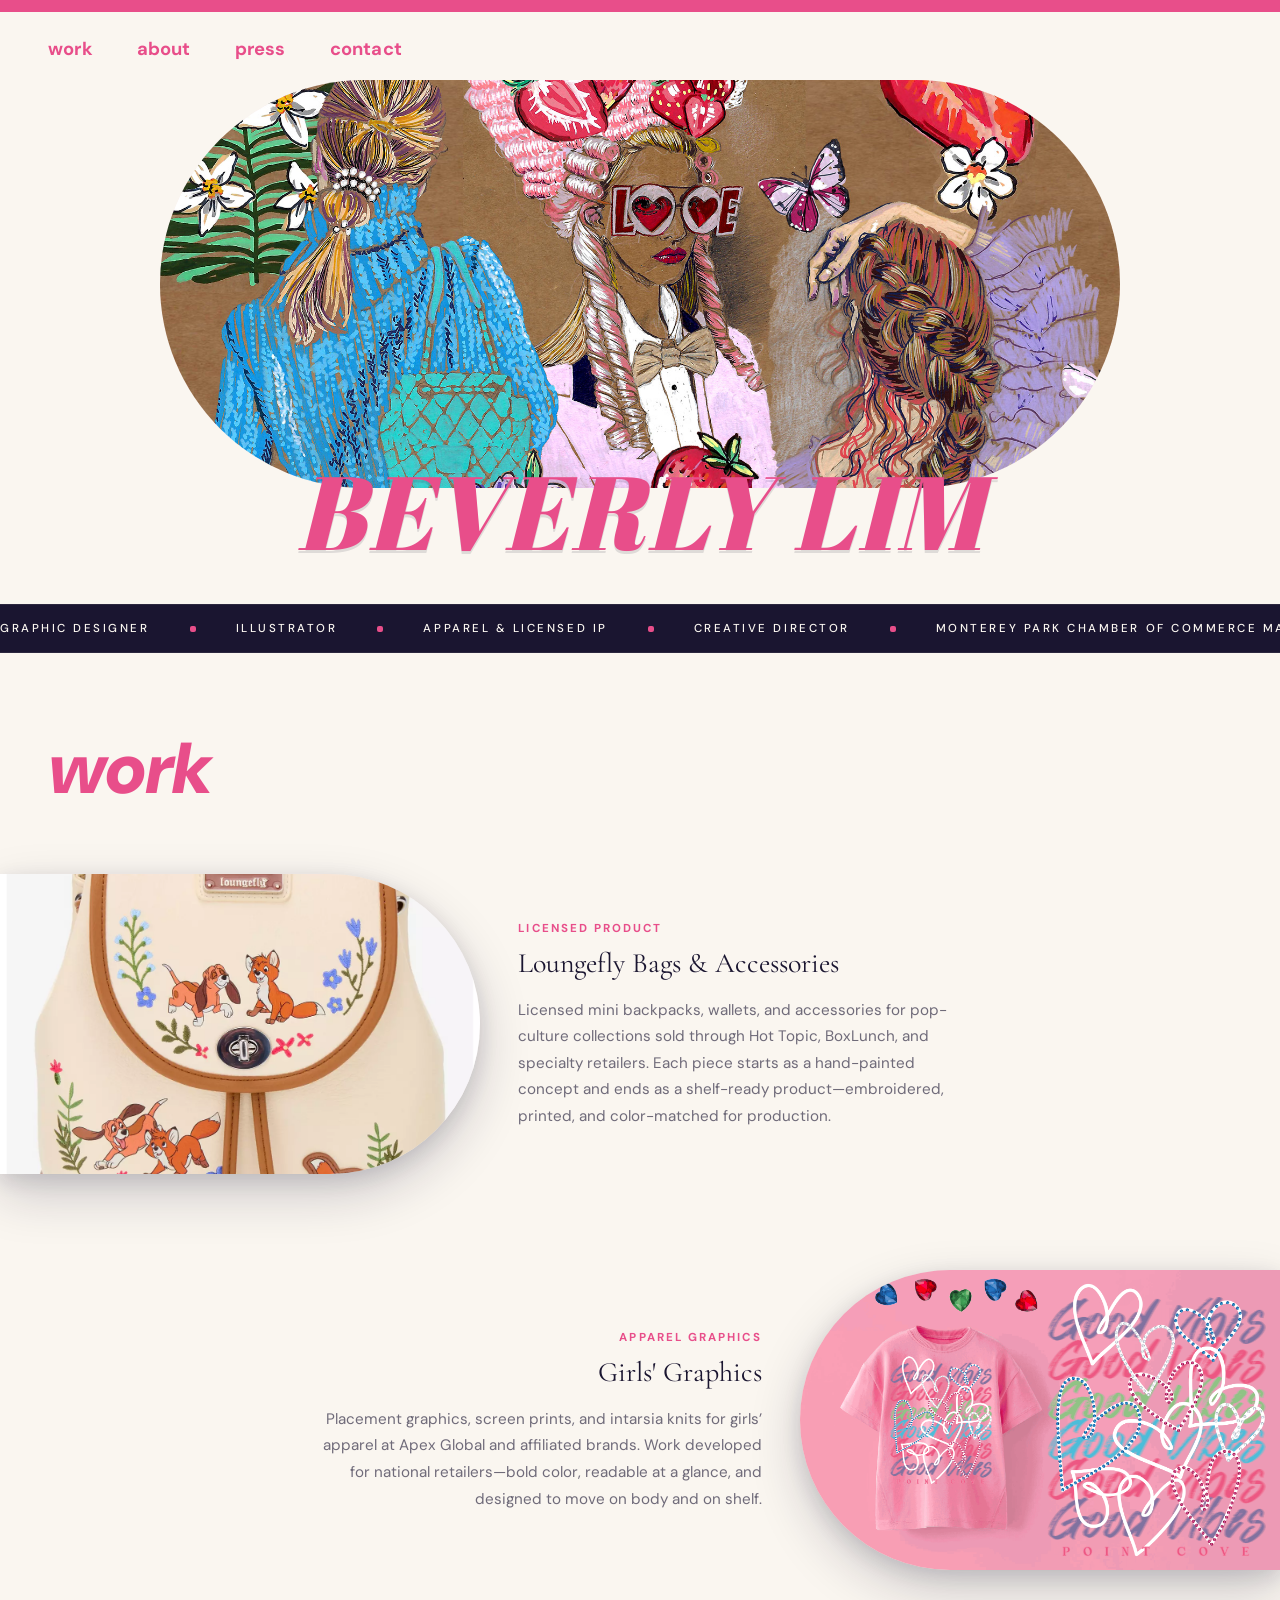
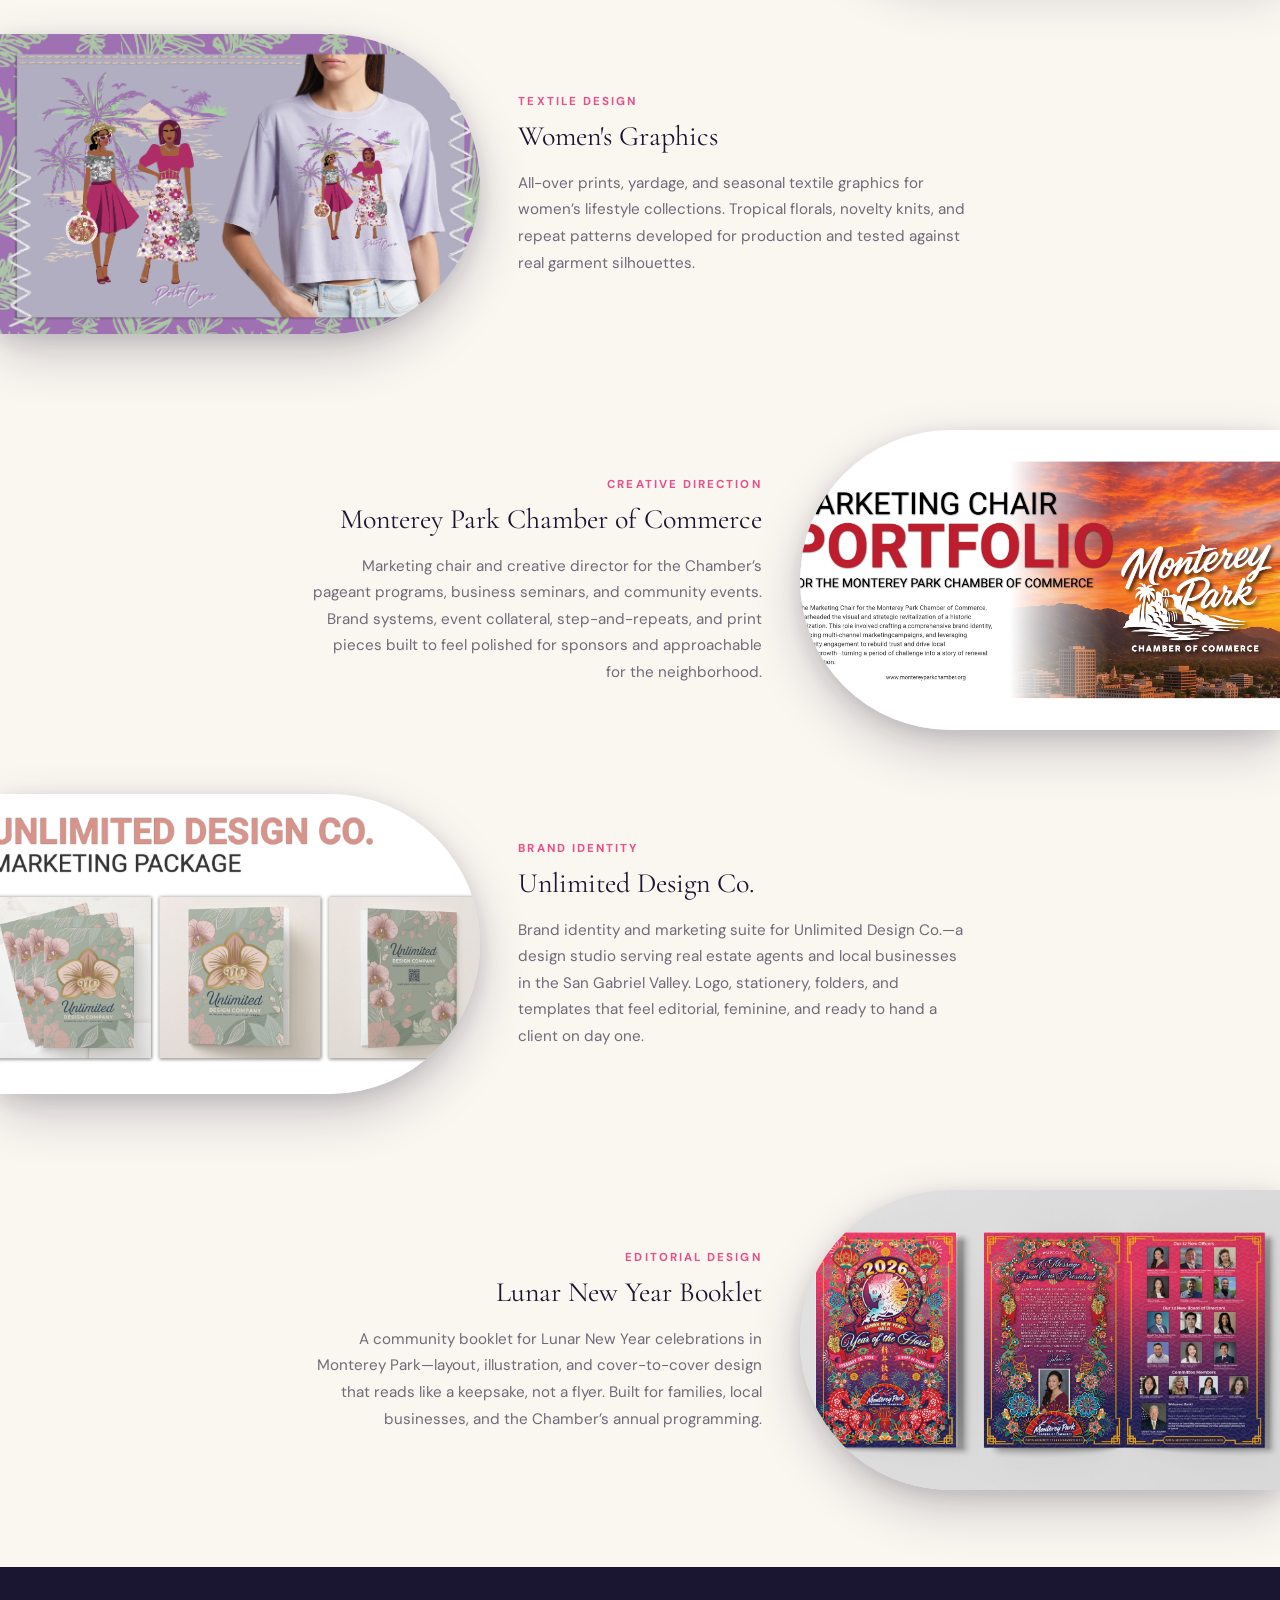
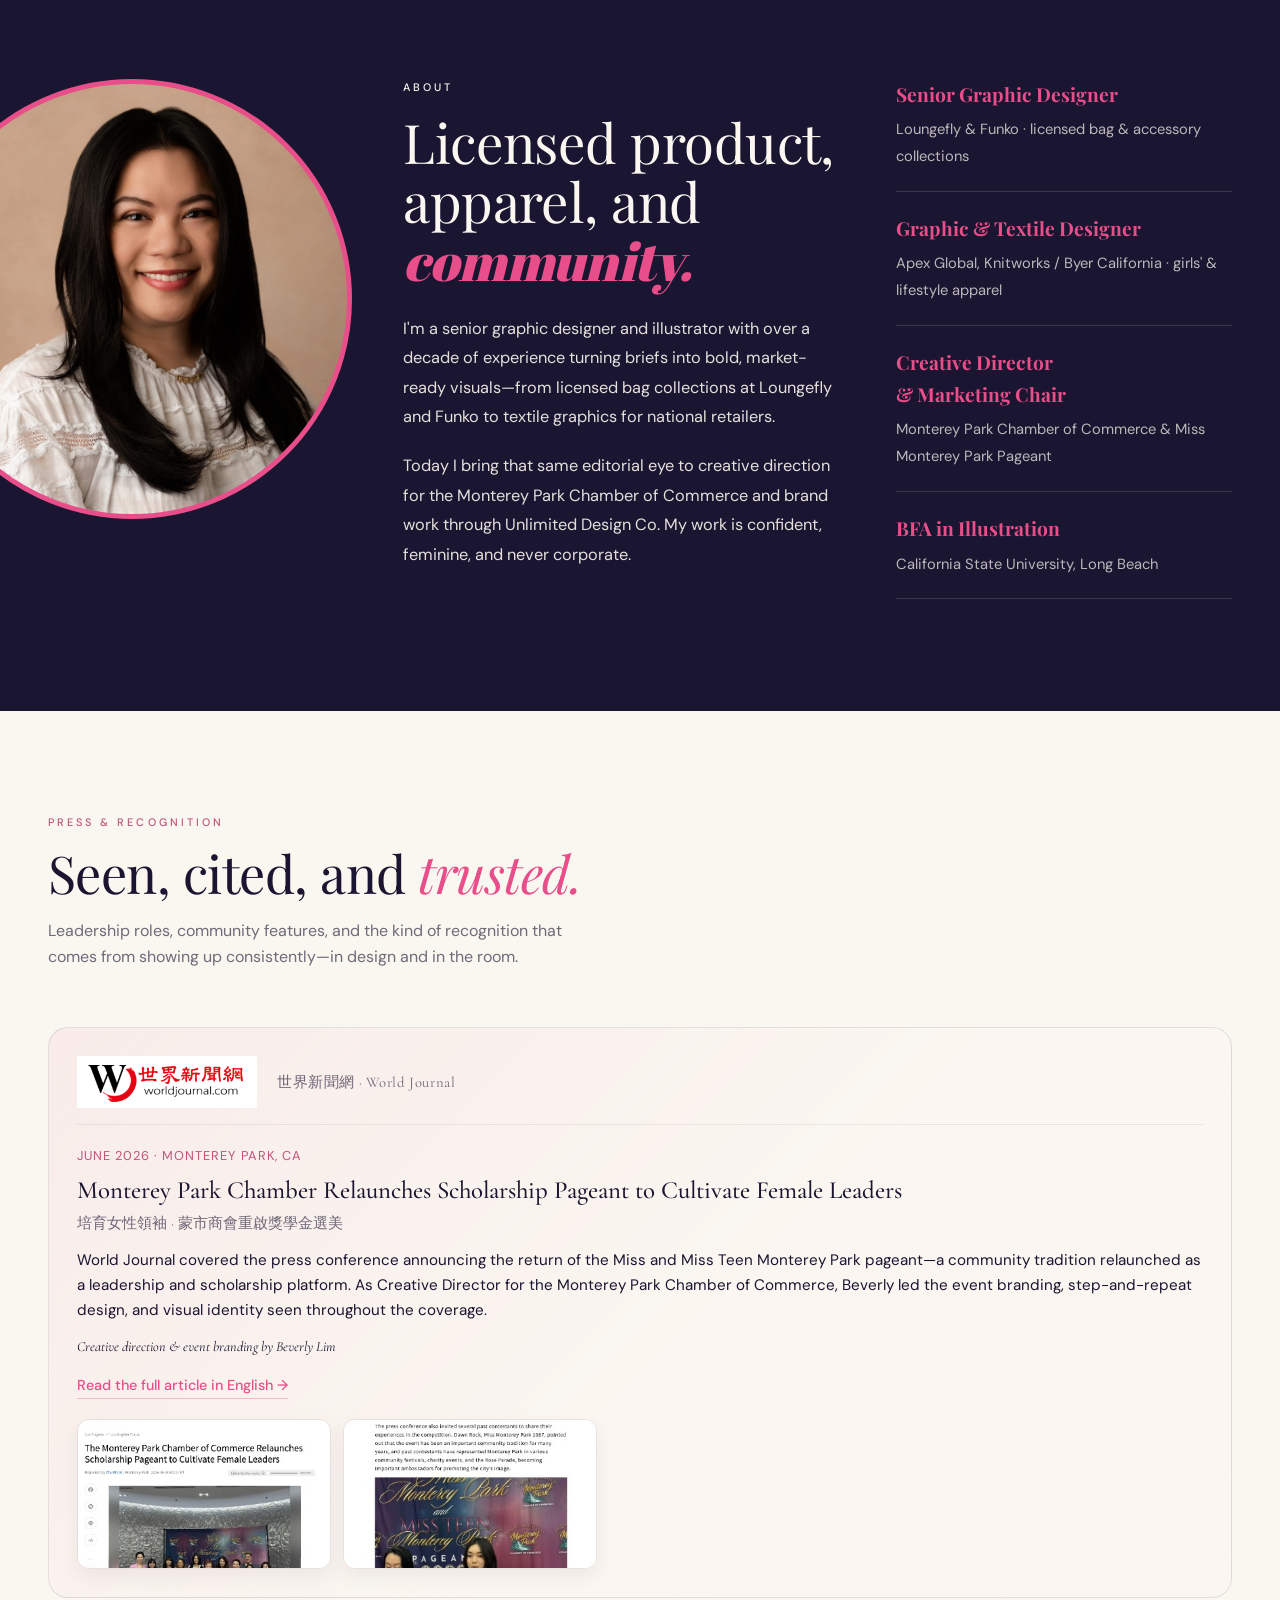
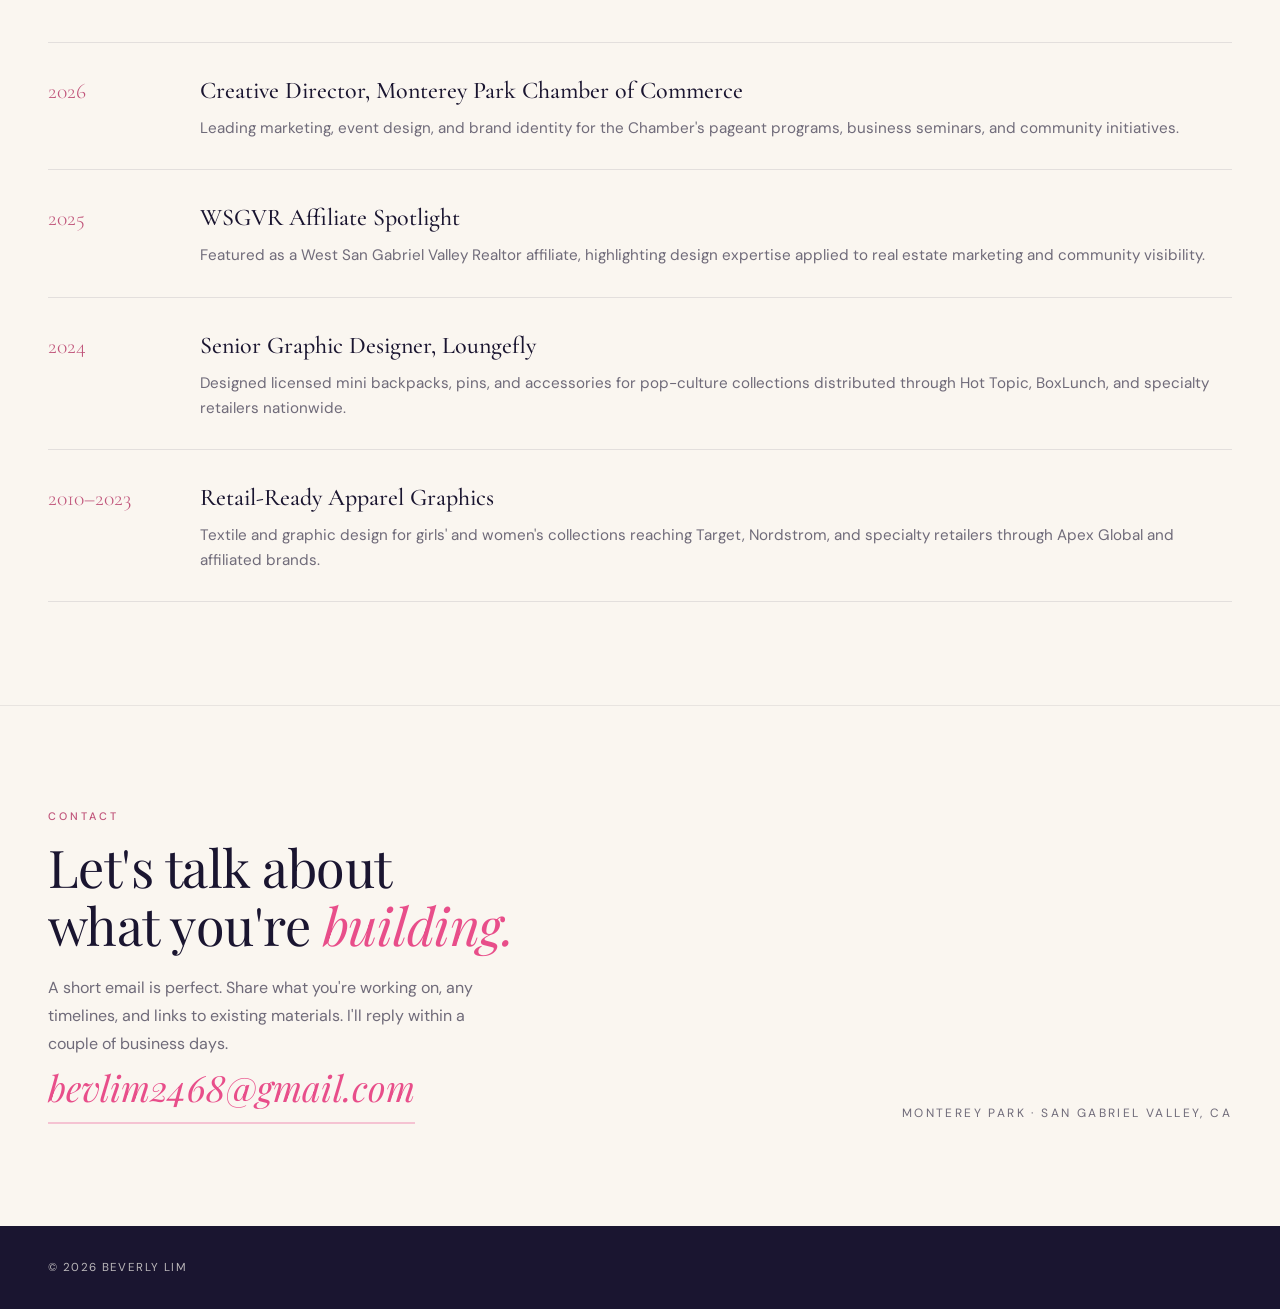
==== commit 1d54a040: "Compact press photos and add English translation link" ====
--- a/index.html
+++ b/index.html
@@ -209,10 +209,10 @@
             <p class="press-feature-role">Creative direction &amp; event branding by Beverly Lim</p>
             <a
               class="press-feature-link"
-              href="https://www.worldjournal.com/wj/story/121359/9596841"
+              href="https://translate.google.com/translate?sl=zh-TW&amp;tl=en&amp;u=https%3A%2F%2Fwww.worldjournal.com%2Fwj%2Fstory%2F121359%2F9596841"
               target="_blank"
               rel="noopener noreferrer"
-            >Read the full article &rarr;</a>
+            >Read the full article in English &rarr;</a>
           </div>
 
           <div class="press-feature-gallery" aria-label="World Journal press conference photos">
@@ -224,7 +224,6 @@
                 height="1200"
                 loading="lazy"
               />
-              <figcaption>Press conference announcing the 2026 pageant relaunch.</figcaption>
             </figure>
             <figure class="press-feature-photo">
               <img
@@ -234,7 +233,6 @@
                 height="1200"
                 loading="lazy"
               />
-              <figcaption>Community leaders and pageant mentors address the press.</figcaption>
             </figure>
           </div>
         </div>
--- a/css/styles.css
+++ b/css/styles.css
@@ -515,84 +515,82 @@
 }
 
 .press-feature {
-  margin-bottom: clamp(2.5rem, 5vw, 3.5rem);
-  padding: clamp(1.75rem, 4vw, 2.5rem);
+  margin-bottom: clamp(2rem, 4vw, 2.75rem);
+  padding: clamp(1.25rem, 3vw, 1.75rem);
   background: linear-gradient(135deg, rgba(232, 78, 138, 0.06) 0%, rgba(250, 246, 240, 0.9) 55%);
   border: 1px solid rgba(26, 21, 48, 0.1);
-  border-radius: 24px;
+  border-radius: 20px;
 }
 
 .press-feature-meta {
   display: flex;
   flex-wrap: wrap;
   align-items: center;
-  gap: 1rem 1.5rem;
-  margin-bottom: clamp(1.5rem, 3vw, 2rem);
-  padding-bottom: 1.25rem;
+  gap: 0.75rem 1.25rem;
+  margin-bottom: 1.25rem;
+  padding-bottom: 1rem;
   border-bottom: 1px solid rgba(26, 21, 48, 0.08);
 }
 
 .press-feature-logo {
-  width: min(220px, 60vw);
+  width: min(180px, 50vw);
   height: auto;
 }
 
 .press-feature-outlet {
   font-family: var(--font-sub);
-  font-size: 1rem;
+  font-size: 0.92rem;
   letter-spacing: 0.04em;
   color: var(--muted);
 }
 
 .press-feature-body {
   display: grid;
-  grid-template-columns: minmax(0, 1fr) minmax(0, 1.1fr);
-  gap: clamp(1.5rem, 4vw, 2.5rem);
-  align-items: start;
+  gap: 1.25rem;
 }
 
 .press-feature-date {
-  font-size: 0.85rem;
+  font-size: 0.8rem;
   letter-spacing: 0.08em;
   text-transform: uppercase;
   color: var(--rose);
-  margin-bottom: 0.75rem;
+  margin-bottom: 0.5rem;
 }
 
 .press-feature-title {
   font-family: var(--font-sub);
-  font-size: clamp(1.45rem, 2.6vw, 2rem);
+  font-size: clamp(1.2rem, 2.2vw, 1.55rem);
   font-weight: 500;
-  line-height: 1.2;
-  margin-bottom: 0.5rem;
+  line-height: 1.25;
+  margin-bottom: 0.35rem;
 }
 
 .press-feature-subtitle {
   font-family: var(--font-sub);
-  font-size: 1.05rem;
+  font-size: 0.95rem;
   color: var(--muted);
-  margin-bottom: 1rem;
+  margin-bottom: 0.75rem;
 }
 
 .press-feature-desc {
-  font-size: 1rem;
-  line-height: 1.7;
-  margin-bottom: 1rem;
+  font-size: 0.95rem;
+  line-height: 1.65;
+  margin-bottom: 0.75rem;
 }
 
 .press-feature-role {
   font-family: var(--font-sub);
-  font-size: 0.95rem;
+  font-size: 0.88rem;
   font-style: italic;
   color: var(--navy);
-  margin-bottom: 1.25rem;
+  margin-bottom: 0.85rem;
 }
 
 .press-feature-link {
   display: inline-flex;
   align-items: center;
   gap: 0.35rem;
-  font-size: 0.95rem;
+  font-size: 0.9rem;
   font-weight: 500;
   color: var(--fuchsia);
   border-bottom: 1px solid rgba(232, 78, 138, 0.35);
@@ -606,7 +604,9 @@
 
 .press-feature-gallery {
   display: grid;
-  gap: 1rem;
+  grid-template-columns: repeat(2, minmax(0, 1fr));
+  gap: 0.75rem;
+  max-width: 520px;
 }
 
 .press-feature-photo {
@@ -614,17 +614,14 @@
 }
 
 .press-feature-photo img {
+  display: block;
   width: 100%;
-  height: auto;
-  border-radius: 16px;
+  height: clamp(110px, 16vw, 150px);
+  object-fit: cover;
+  object-position: top center;
+  border-radius: 12px;
   border: 1px solid rgba(26, 21, 48, 0.08);
-  box-shadow: 0 18px 40px rgba(26, 21, 48, 0.08);
-}
-
-.press-feature-photo figcaption {
-  margin-top: 0.6rem;
-  font-size: 0.82rem;
-  color: var(--muted);
+  box-shadow: 0 8px 20px rgba(26, 21, 48, 0.06);
 }
 
 .press-list {
@@ -1026,8 +1023,8 @@
     align-self: start;
   }
 
-  .press-feature-body {
-    grid-template-columns: 1fr;
+  .press-feature-gallery {
+    max-width: none;
   }
 
   .press-item {
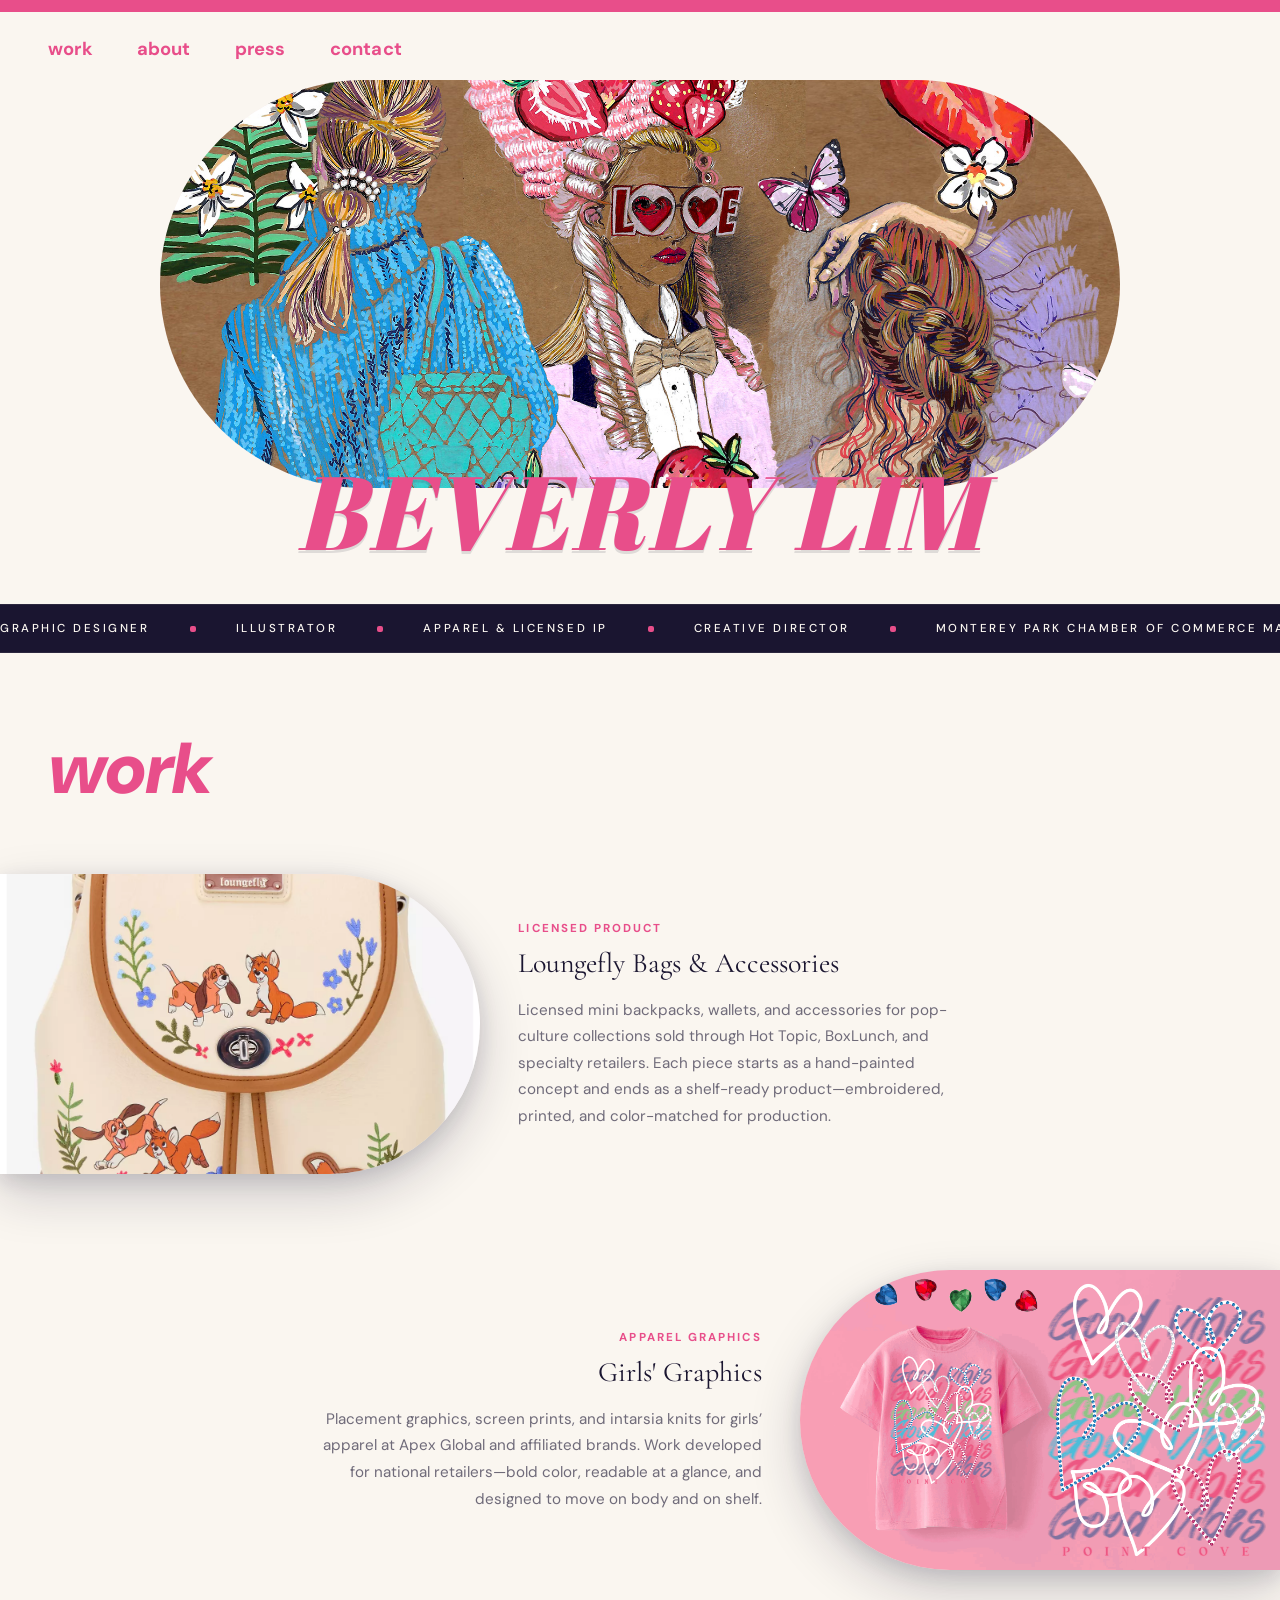
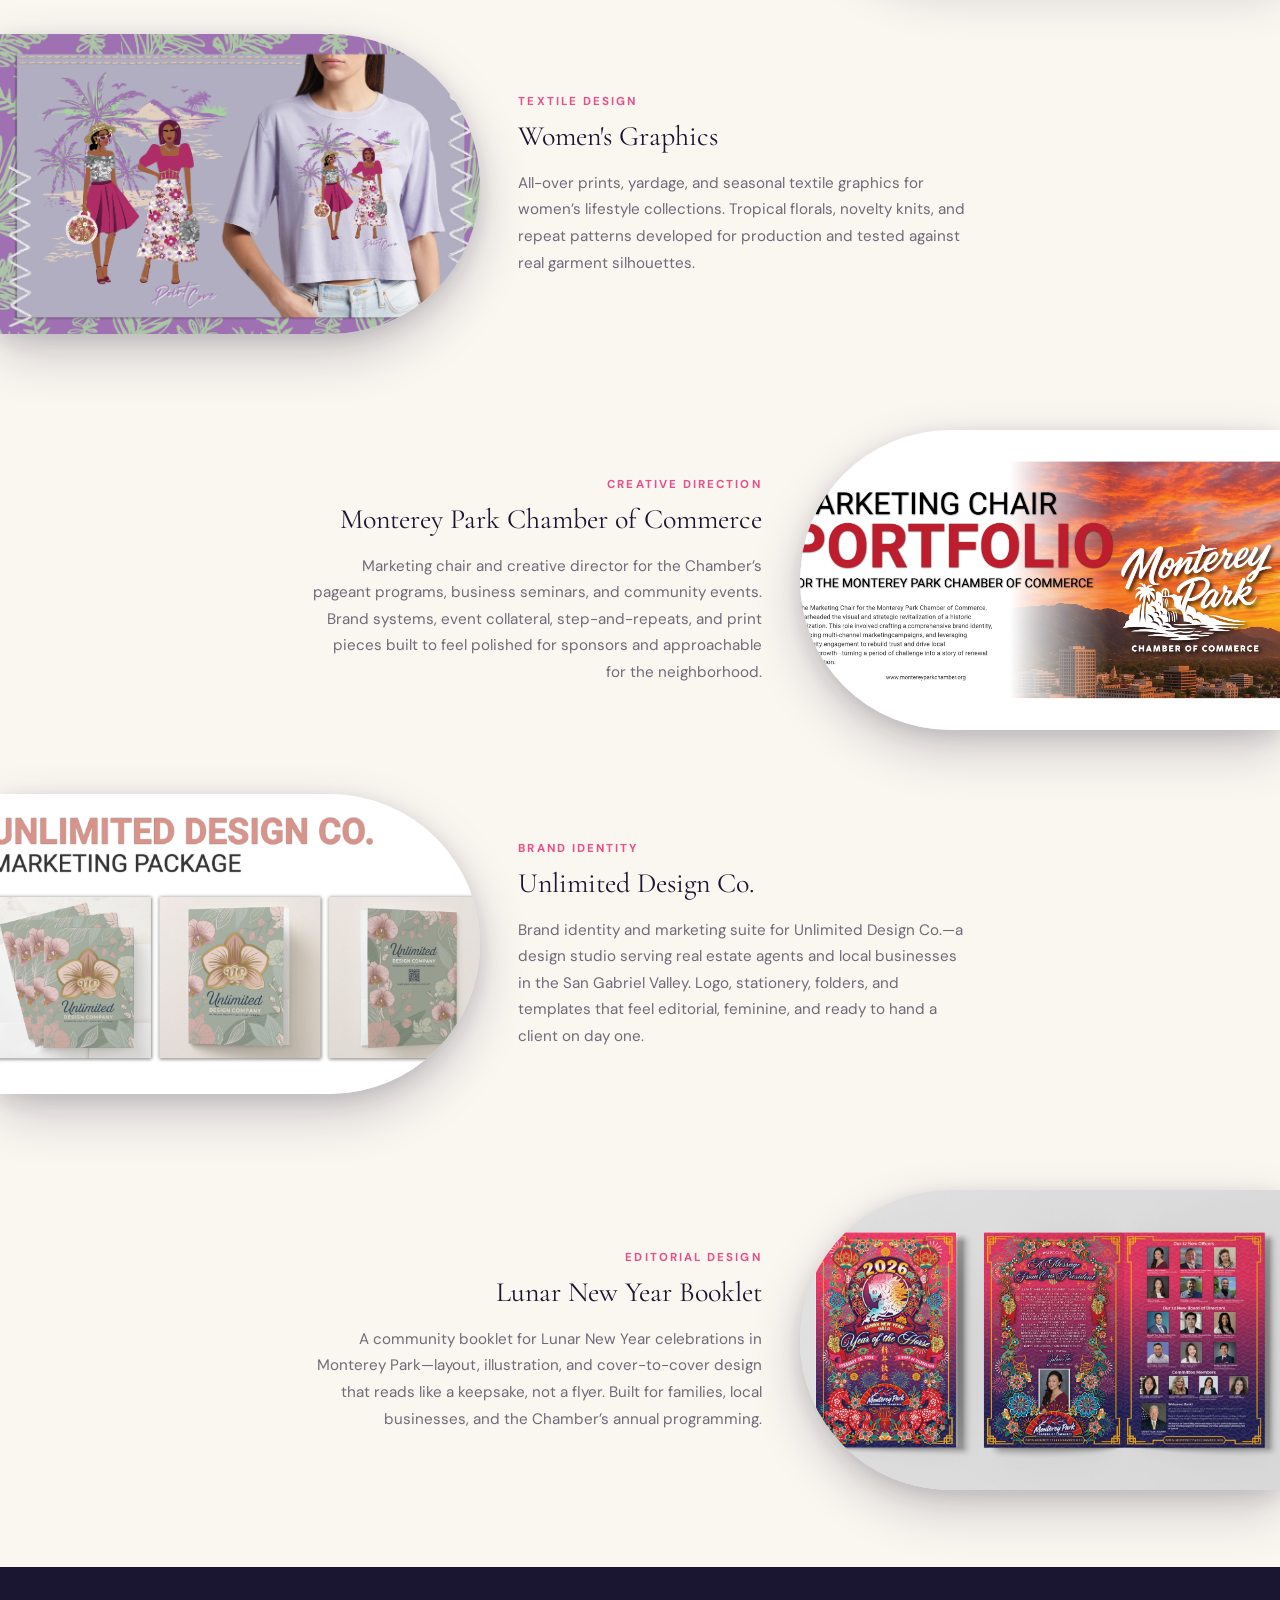
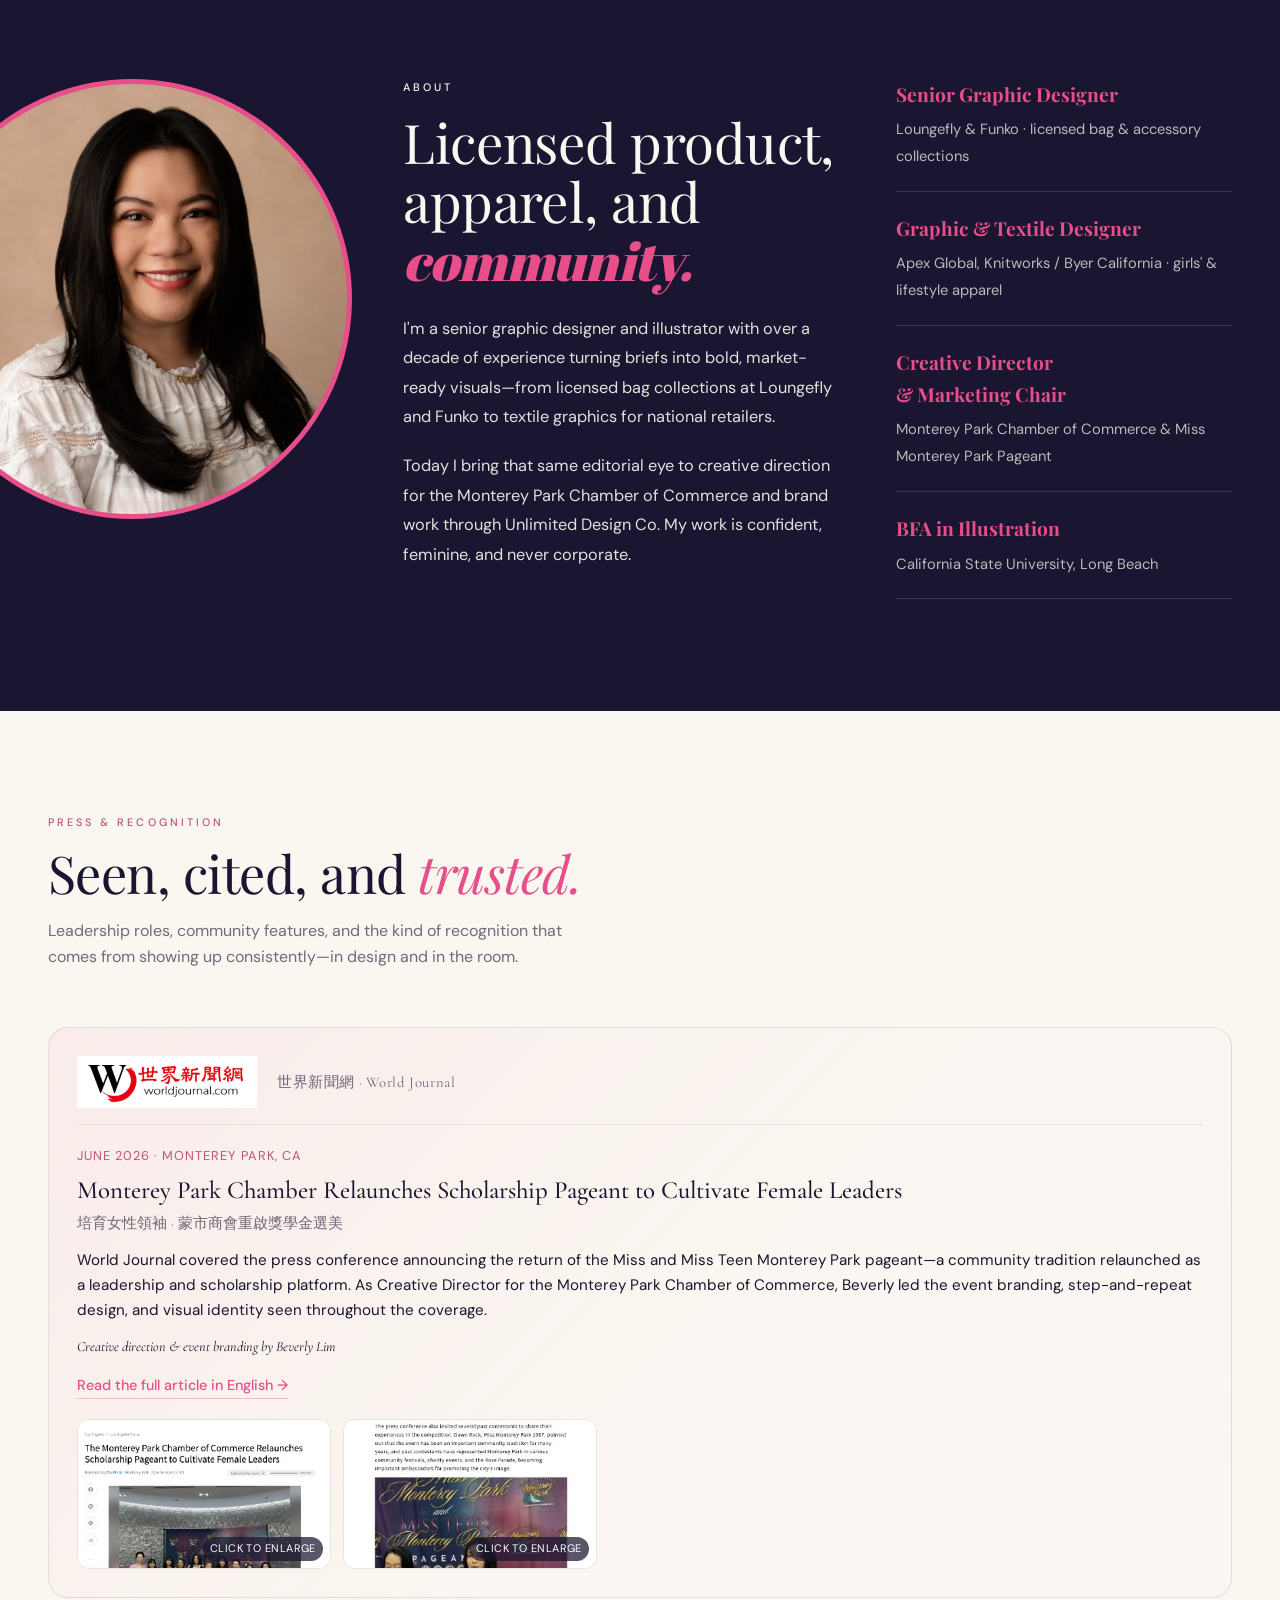
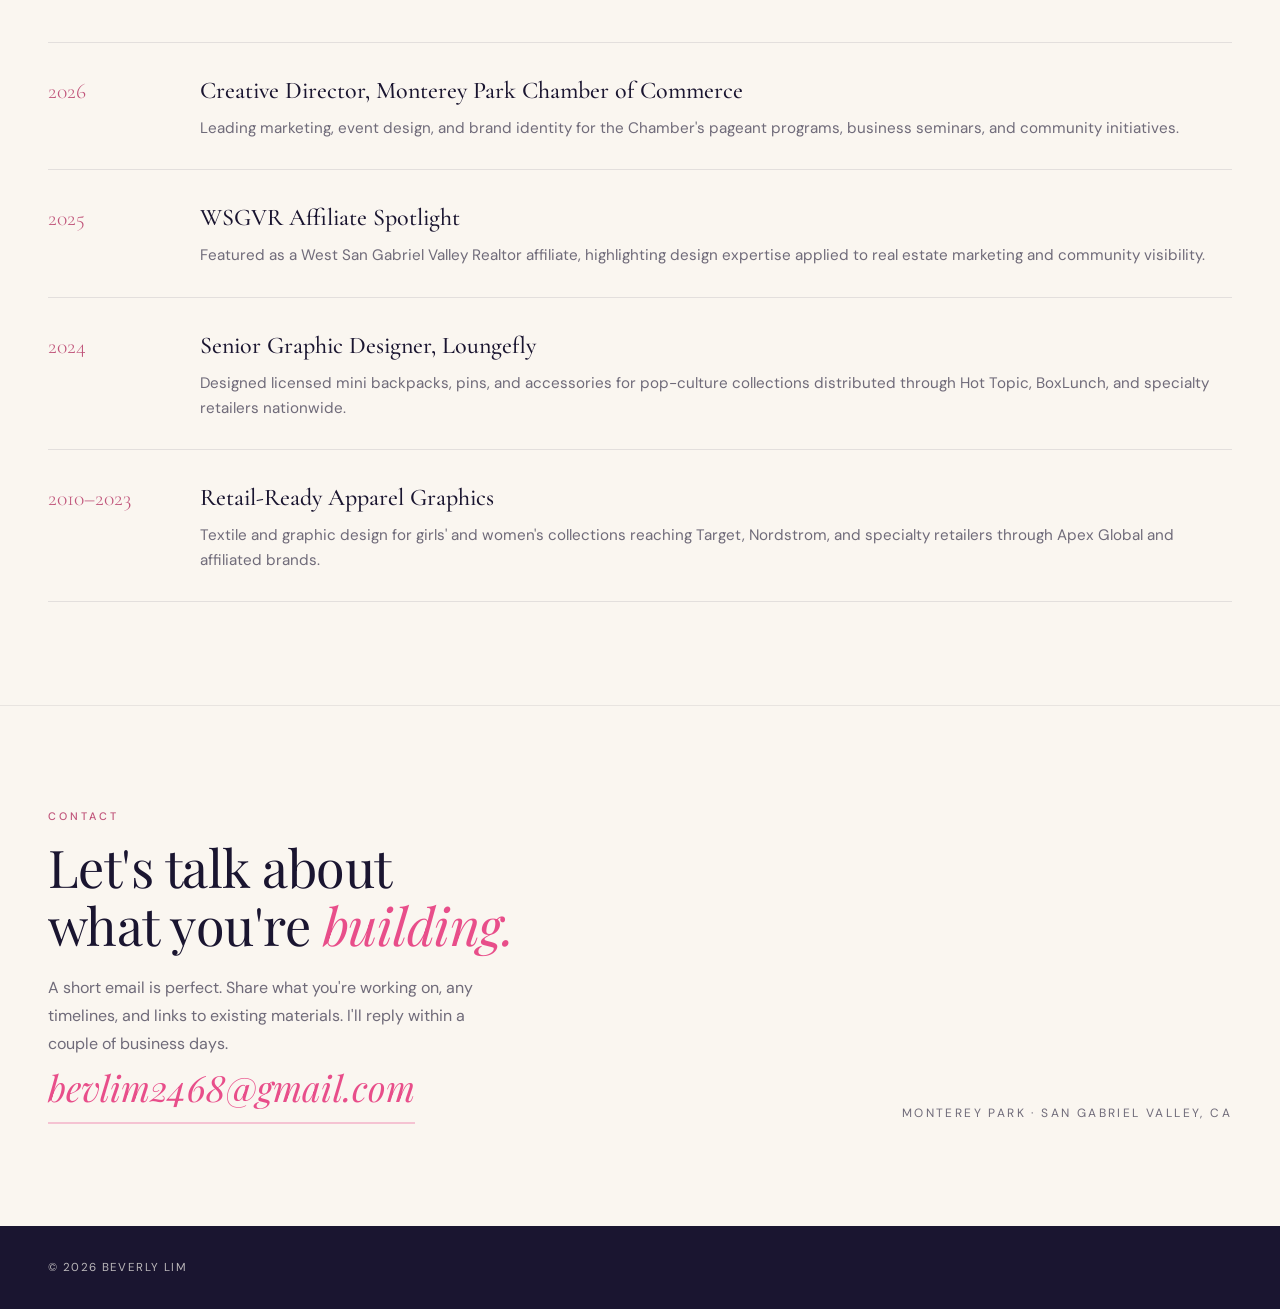
==== commit a5a9fe2d: "Add clickable lightbox for press article previews" ====
--- a/index.html
+++ b/index.html
@@ -215,28 +215,49 @@
             >Read the full article in English &rarr;</a>
           </div>
 
-          <div class="press-feature-gallery" aria-label="World Journal press conference photos">
+          <div class="press-feature-gallery" aria-label="World Journal article previews">
             <figure class="press-feature-photo">
-              <img
-                src="assets/press/pageant-press-01.png"
-                alt="Press conference group photo in front of the Miss Monterey Park 2026 step-and-repeat backdrop"
-                width="900"
-                height="1200"
-                loading="lazy"
-              />
+              <button
+                class="press-feature-photo-btn"
+                type="button"
+                data-full-src="assets/press/pageant-press-01.png"
+                aria-label="View full World Journal article preview"
+              >
+                <img
+                  src="assets/press/pageant-press-01.png"
+                  alt="World Journal article preview showing the pageant press conference coverage"
+                  width="900"
+                  height="1200"
+                  loading="lazy"
+                />
+                <span class="press-feature-photo-hint">Click to enlarge</span>
+              </button>
             </figure>
             <figure class="press-feature-photo">
-              <img
-                src="assets/press/pageant-press-02.png"
-                alt="Miss Chinatown Los Angeles representatives and Monterey Park officials speaking at the pageant press conference"
-                width="900"
-                height="1200"
-                loading="lazy"
-              />
+              <button
+                class="press-feature-photo-btn"
+                type="button"
+                data-full-src="assets/press/pageant-press-02.png"
+                aria-label="View full World Journal article preview"
+              >
+                <img
+                  src="assets/press/pageant-press-02.png"
+                  alt="World Journal article preview with pageant press conference details"
+                  width="900"
+                  height="1200"
+                  loading="lazy"
+                />
+                <span class="press-feature-photo-hint">Click to enlarge</span>
+              </button>
             </figure>
           </div>
         </div>
       </article>
+
+      <dialog class="press-lightbox" id="press-lightbox" aria-label="Article preview">
+        <button class="press-lightbox-close" type="button" aria-label="Close preview">&times;</button>
+        <img class="press-lightbox-image" src="" alt="" />
+      </dialog>
 
       <ul class="press-list">
         <li class="press-item">
--- a/css/styles.css
+++ b/css/styles.css
@@ -613,7 +613,19 @@
   margin: 0;
 }
 
-.press-feature-photo img {
+.press-feature-photo-btn {
+  display: block;
+  width: 100%;
+  padding: 0;
+  border: 0;
+  background: none;
+  cursor: zoom-in;
+  position: relative;
+  border-radius: 12px;
+  overflow: hidden;
+}
+
+.press-feature-photo-btn img {
   display: block;
   width: 100%;
   height: clamp(110px, 16vw, 150px);
@@ -622,6 +634,71 @@
   border-radius: 12px;
   border: 1px solid rgba(26, 21, 48, 0.08);
   box-shadow: 0 8px 20px rgba(26, 21, 48, 0.06);
+  transition: transform 0.3s var(--ease), box-shadow 0.3s var(--ease);
+}
+
+.press-feature-photo-btn:hover img,
+.press-feature-photo-btn:focus-visible img {
+  transform: scale(1.02);
+  box-shadow: 0 12px 28px rgba(26, 21, 48, 0.12);
+}
+
+.press-feature-photo-hint {
+  position: absolute;
+  inset: auto 0.5rem 0.5rem auto;
+  padding: 0.2rem 0.45rem;
+  font-size: 0.68rem;
+  letter-spacing: 0.04em;
+  text-transform: uppercase;
+  color: #fff;
+  background: rgba(26, 21, 48, 0.72);
+  border-radius: 999px;
+  pointer-events: none;
+}
+
+.press-lightbox {
+  width: min(92vw, 760px);
+  max-height: 90vh;
+  padding: 0;
+  border: 0;
+  border-radius: 16px;
+  background: transparent;
+  overflow: visible;
+}
+
+.press-lightbox::backdrop {
+  background: rgba(26, 21, 48, 0.82);
+}
+
+.press-lightbox-image {
+  display: block;
+  width: 100%;
+  max-height: 90vh;
+  object-fit: contain;
+  border-radius: 16px;
+  background: #fff;
+  box-shadow: 0 24px 60px rgba(0, 0, 0, 0.35);
+}
+
+.press-lightbox-close {
+  position: fixed;
+  top: 1.25rem;
+  right: 1.25rem;
+  width: 2.5rem;
+  height: 2.5rem;
+  border: 0;
+  border-radius: 999px;
+  background: rgba(250, 246, 240, 0.95);
+  color: var(--navy);
+  font-size: 1.75rem;
+  line-height: 1;
+  cursor: pointer;
+  z-index: 2;
+}
+
+.press-lightbox-close:hover,
+.press-lightbox-close:focus-visible {
+  background: #fff;
 }
 
 .press-list {
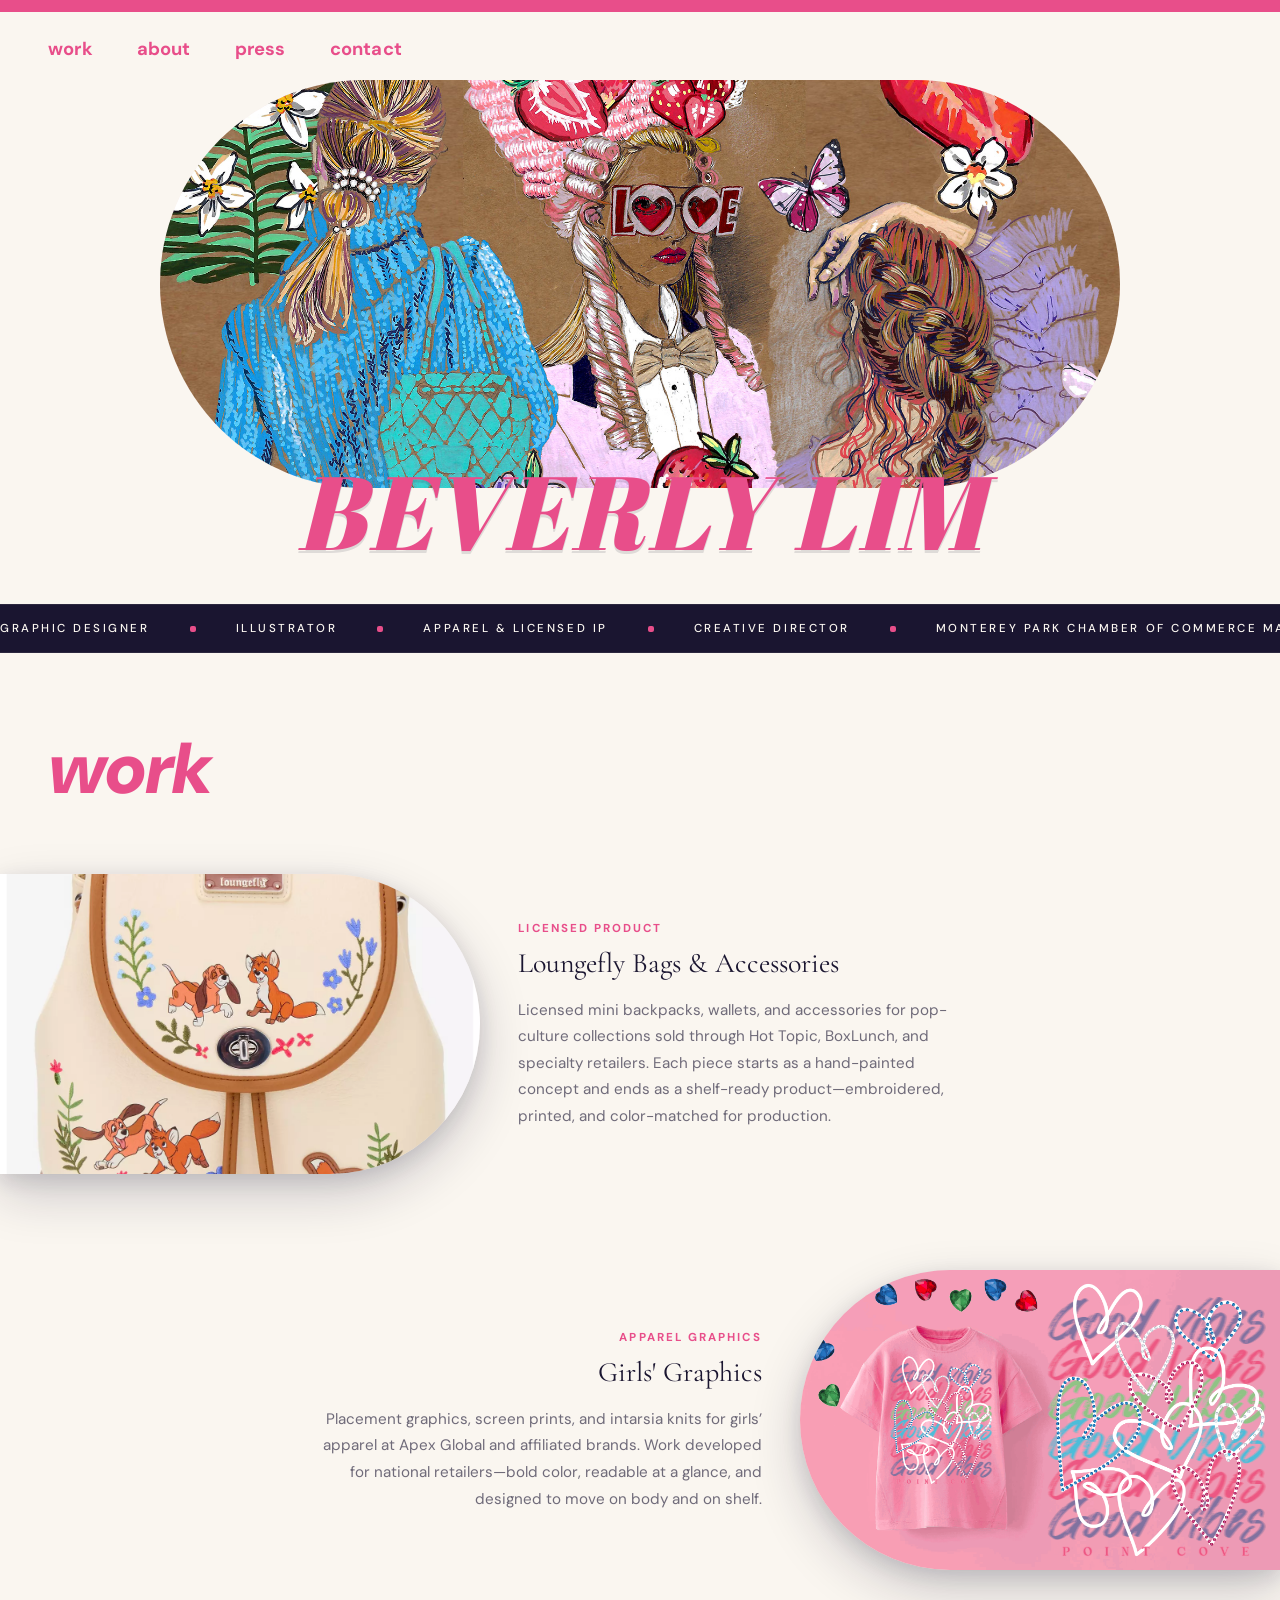
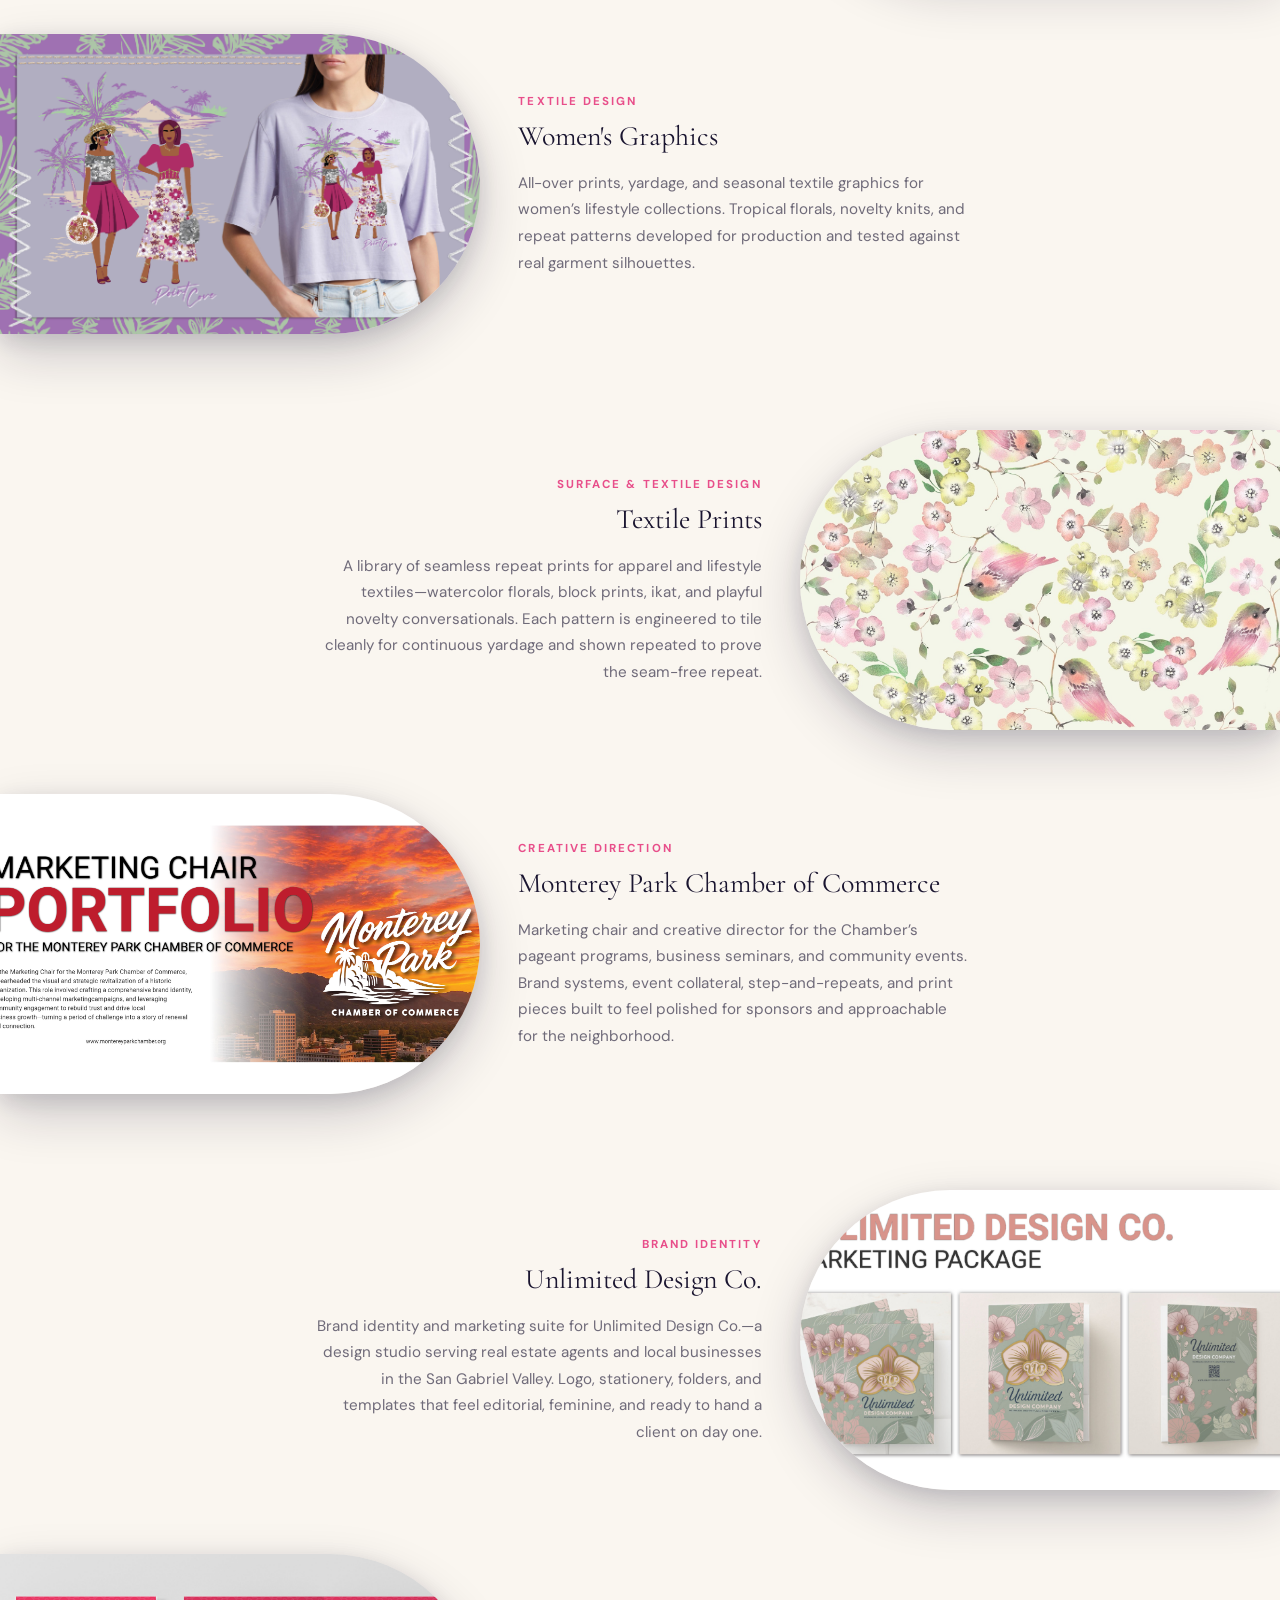
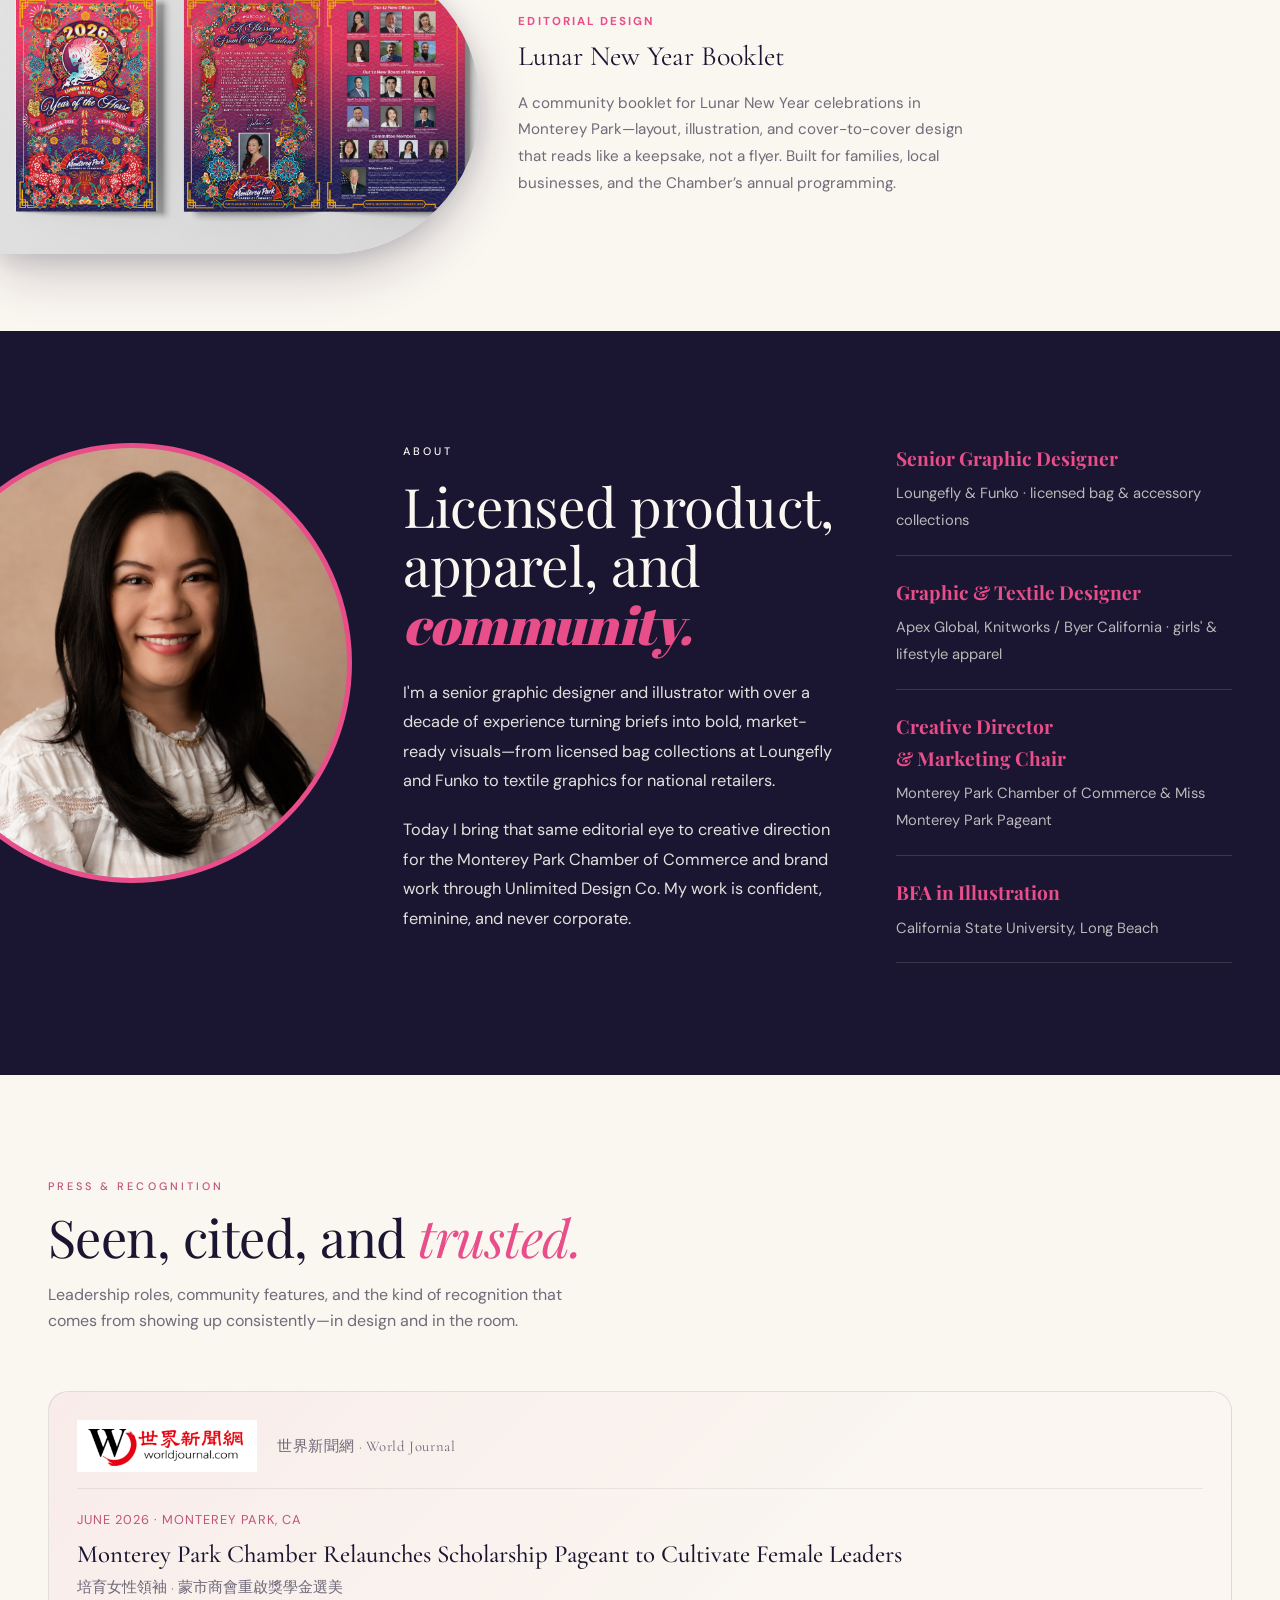
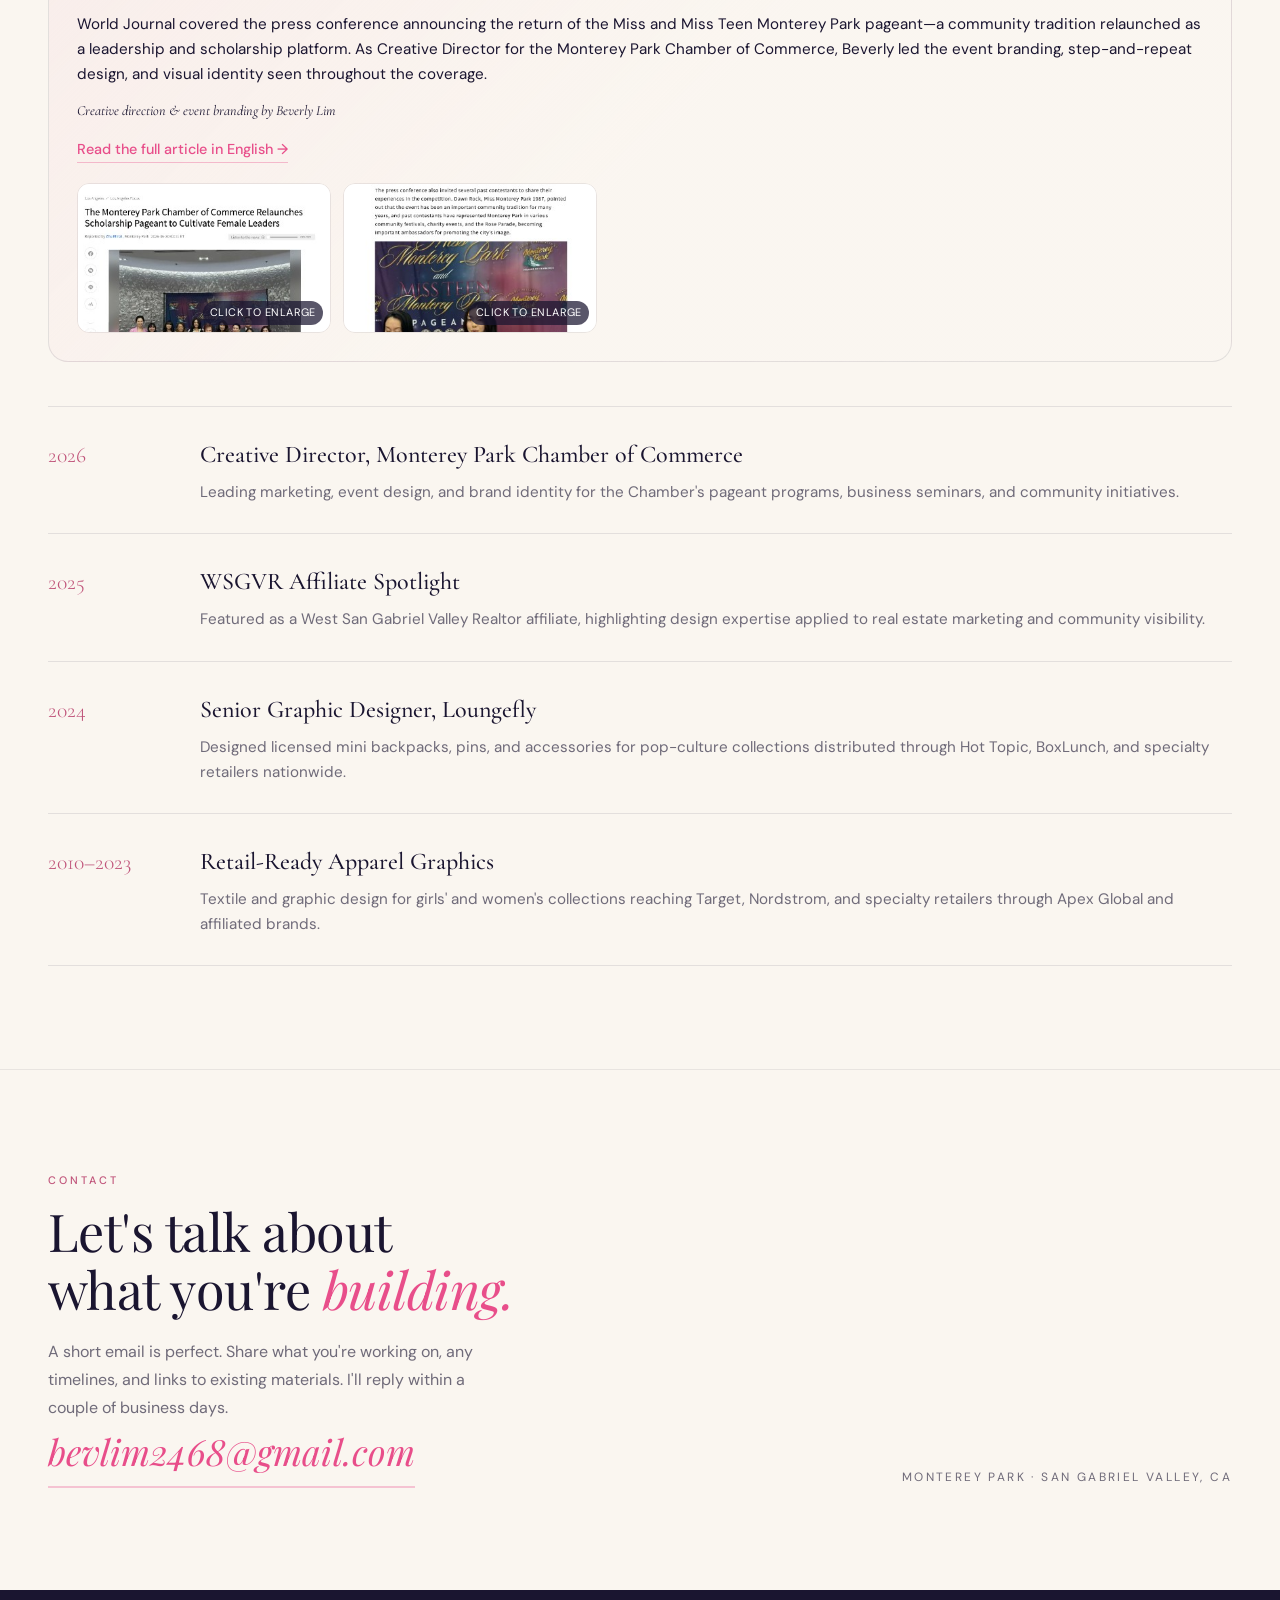
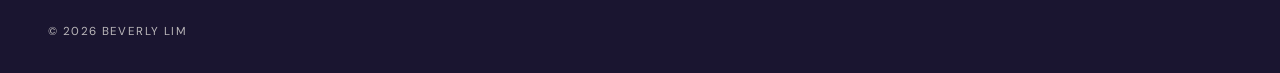
==== commit 4f113c9b: "Add Textile Prints page with seamless repeat swatches Add a dedicated Textile Prints project page fe" ====
--- a/index.html
+++ b/index.html
@@ -102,7 +102,18 @@
         </div>
       </a>
 
-      <a class="work-card work-card--right" href="work/mpcc/">
+      <a class="work-card work-card--right" href="work/textile-prints/">
+        <div class="work-card-circle">
+          <img src="assets/work/textile-prints/bird-floral.jpg" alt="Seamless textile repeat prints library" width="800" height="800" loading="lazy" />
+        </div>
+        <div class="work-card-body">
+          <span class="work-card-cat">Surface &amp; Textile Design</span>
+          <h3 class="work-card-title">Textile Prints</h3>
+          <p class="work-card-desc">A library of seamless repeat prints for apparel and lifestyle textiles&mdash;watercolor florals, block prints, ikat, and playful novelty conversationals. Each pattern is engineered to tile cleanly for continuous yardage and shown repeated to prove the seam-free repeat.</p>
+        </div>
+      </a>
+
+      <a class="work-card work-card--left" href="work/mpcc/">
         <div class="work-card-circle">
           <img src="assets/work/mpcc.jpg" alt="Monterey Park Chamber of Commerce marketing materials" width="800" height="800" loading="lazy" />
         </div>
@@ -113,7 +124,7 @@
         </div>
       </a>
 
-      <div class="work-card work-card--left work-card--inactive">
+      <div class="work-card work-card--right work-card--inactive">
         <div class="work-card-circle">
           <img src="assets/work/unlimited-design.jpg" alt="Unlimited Design Co brand identity" width="800" height="800" loading="lazy" />
         </div>
@@ -124,7 +135,7 @@
         </div>
       </div>
 
-      <a class="work-card work-card--right" href="work/lny-booklet/">
+      <a class="work-card work-card--left" href="work/lny-booklet/">
         <div class="work-card-circle">
           <img src="assets/work/lny-booklet.jpg" alt="2026 Lunar New Year community booklet" width="800" height="800" loading="lazy" />
         </div>
--- a/css/styles.css
+++ b/css/styles.css
@@ -900,6 +900,226 @@
   object-fit: cover;
 }
 
+/* Seamless textile tiles — each swatch is the single tile repeated by the
+   browser, so any break in the pattern would show at the repeat seams. */
+.tile-grid {
+  display: grid;
+  grid-template-columns: repeat(auto-fill, minmax(240px, 1fr));
+  gap: clamp(1rem, 2vw, 1.5rem);
+  padding-bottom: clamp(3rem, 6vw, 5rem);
+}
+
+.tile-swatch {
+  margin: 0;
+  background: #fff;
+  border: 1px solid rgba(26, 21, 48, 0.08);
+}
+
+.tile-swatch-fill {
+  aspect-ratio: 1 / 1;
+  background-repeat: repeat;
+  background-size: 33.3333%;
+  background-position: center;
+}
+
+.tile-caption {
+  padding: 0.75rem 0.9rem 0.85rem;
+  font-family: var(--font-sub);
+  font-size: 1rem;
+  line-height: 1.35;
+  color: var(--navy);
+}
+
+.tile-caption span {
+  display: block;
+  margin-top: 0.15rem;
+  font-family: var(--font-body);
+  font-size: 0.72rem;
+  font-weight: 500;
+  letter-spacing: 0.12em;
+  text-transform: uppercase;
+  color: var(--muted);
+}
+
+.tile-swatch-btn {
+  display: block;
+  width: 100%;
+  padding: 0;
+  margin: 0;
+  border: 0;
+  background: none;
+  position: relative;
+  overflow: hidden;
+  cursor: zoom-in;
+  -webkit-user-select: none;
+  user-select: none;
+}
+
+.tile-swatch-btn .tile-swatch-fill {
+  transition: transform 0.6s var(--ease);
+}
+
+.tile-swatch-btn:hover .tile-swatch-fill,
+.tile-swatch-btn:focus-visible .tile-swatch-fill {
+  transform: scale(1.05);
+}
+
+.tile-swatch-hint {
+  position: absolute;
+  left: 50%;
+  bottom: 0.85rem;
+  transform: translate(-50%, 0.5rem);
+  padding: 0.4rem 0.9rem;
+  border-radius: 999px;
+  background: rgba(26, 21, 48, 0.8);
+  color: var(--cream);
+  font-family: var(--font-body);
+  font-size: 0.66rem;
+  font-weight: 600;
+  letter-spacing: 0.14em;
+  text-transform: uppercase;
+  opacity: 0;
+  pointer-events: none;
+  transition: opacity 0.25s var(--ease), transform 0.25s var(--ease);
+}
+
+.tile-swatch-btn:hover .tile-swatch-hint,
+.tile-swatch-btn:focus-visible .tile-swatch-hint {
+  opacity: 1;
+  transform: translate(-50%, 0);
+}
+
+.tile-lightbox {
+  width: min(94vw, 720px);
+  margin: auto;
+  inset: 0;
+  max-height: 100vh;
+  padding: 0;
+  border: 0;
+  background: transparent;
+  overflow: visible;
+}
+
+.tile-lightbox::backdrop {
+  background: rgba(26, 21, 48, 0.9);
+}
+
+.tile-lightbox-frame {
+  position: relative;
+  border-radius: 16px;
+  overflow: hidden;
+  background: #fff;
+  box-shadow: 0 24px 60px rgba(0, 0, 0, 0.4);
+}
+
+.tile-lightbox-panel {
+  width: 100%;
+  aspect-ratio: 1 / 1;
+  max-height: 78vh;
+  background-repeat: repeat;
+  background-size: 50%;
+  background-position: center;
+  pointer-events: none;
+  -webkit-user-select: none;
+  user-select: none;
+  -webkit-user-drag: none;
+}
+
+.tile-lightbox-shield {
+  position: absolute;
+  inset: 0;
+}
+
+.tile-lightbox-caption {
+  padding: 0.9rem 1.15rem 1rem;
+  margin: 0;
+  font-family: var(--font-sub);
+  font-size: 1.2rem;
+  color: var(--navy);
+  background: #fff;
+}
+
+.tile-lightbox-caption span {
+  display: block;
+  margin-top: 0.15rem;
+  font-family: var(--font-body);
+  font-size: 0.72rem;
+  font-weight: 500;
+  letter-spacing: 0.12em;
+  text-transform: uppercase;
+  color: var(--muted);
+}
+
+.tile-lightbox-close {
+  position: fixed;
+  top: 1.25rem;
+  right: 1.25rem;
+  width: 2.5rem;
+  height: 2.5rem;
+  border: 0;
+  border-radius: 999px;
+  background: rgba(250, 246, 240, 0.95);
+  color: var(--navy);
+  font-size: 1.75rem;
+  line-height: 1;
+  cursor: pointer;
+  display: grid;
+  place-items: center;
+}
+
+.tile-lightbox-close:hover,
+.tile-lightbox-close:focus-visible {
+  background: #fff;
+}
+
+.tile-lightbox-nav {
+  position: fixed;
+  top: 50%;
+  transform: translateY(-50%);
+  width: 3rem;
+  height: 3rem;
+  border: 0;
+  border-radius: 999px;
+  background: rgba(250, 246, 240, 0.95);
+  color: var(--navy);
+  font-size: 2rem;
+  line-height: 1;
+  cursor: pointer;
+  display: grid;
+  place-items: center;
+  z-index: 2;
+  transition: background 0.2s var(--ease), transform 0.2s var(--ease);
+}
+
+.tile-lightbox-prev {
+  left: 1.25rem;
+}
+
+.tile-lightbox-next {
+  right: 1.25rem;
+}
+
+.tile-lightbox-nav:hover,
+.tile-lightbox-nav:focus-visible {
+  background: #fff;
+}
+
+@media (max-width: 768px) {
+  .tile-lightbox-nav {
+    width: 2.5rem;
+    height: 2.5rem;
+    font-size: 1.6rem;
+  }
+
+  .tile-lightbox-prev {
+    left: 0.5rem;
+  }
+
+  .tile-lightbox-next {
+    right: 0.5rem;
+  }
+}
+
 .project-nav {
   display: flex;
   justify-content: space-between;
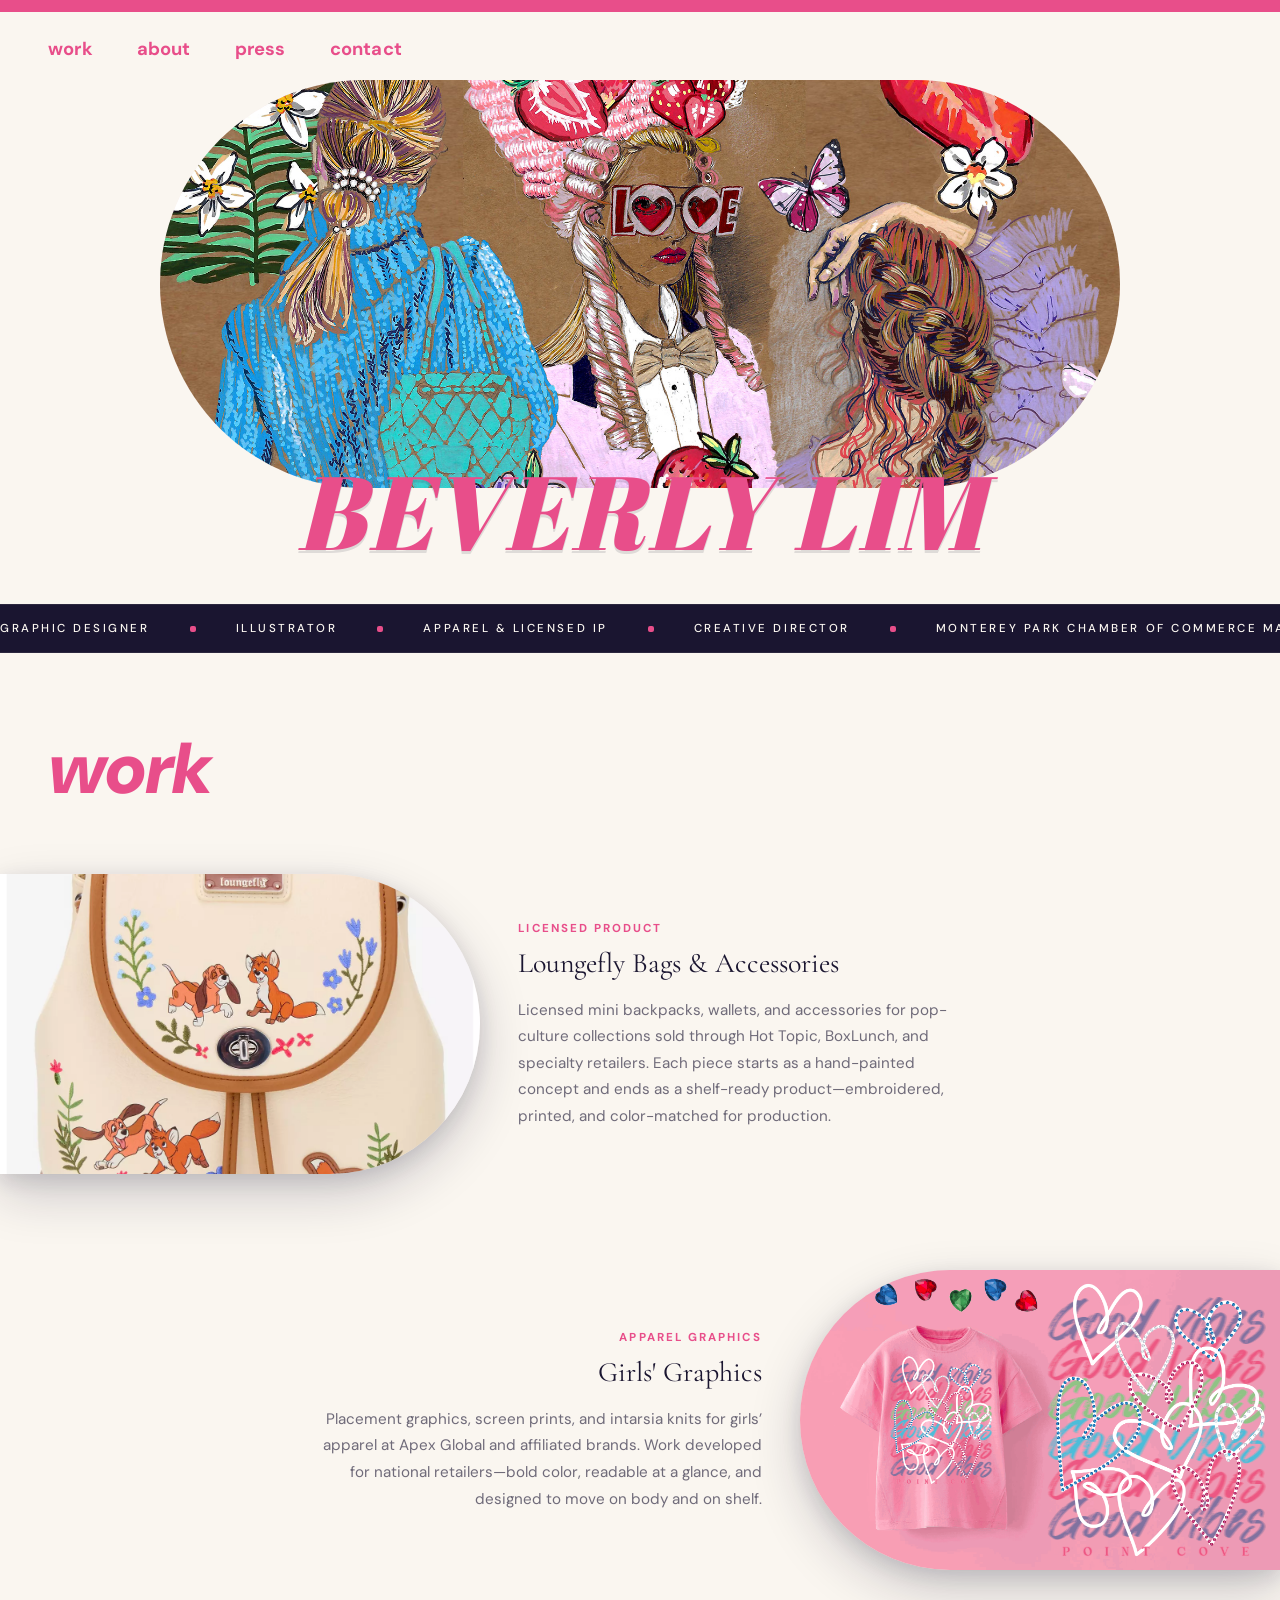
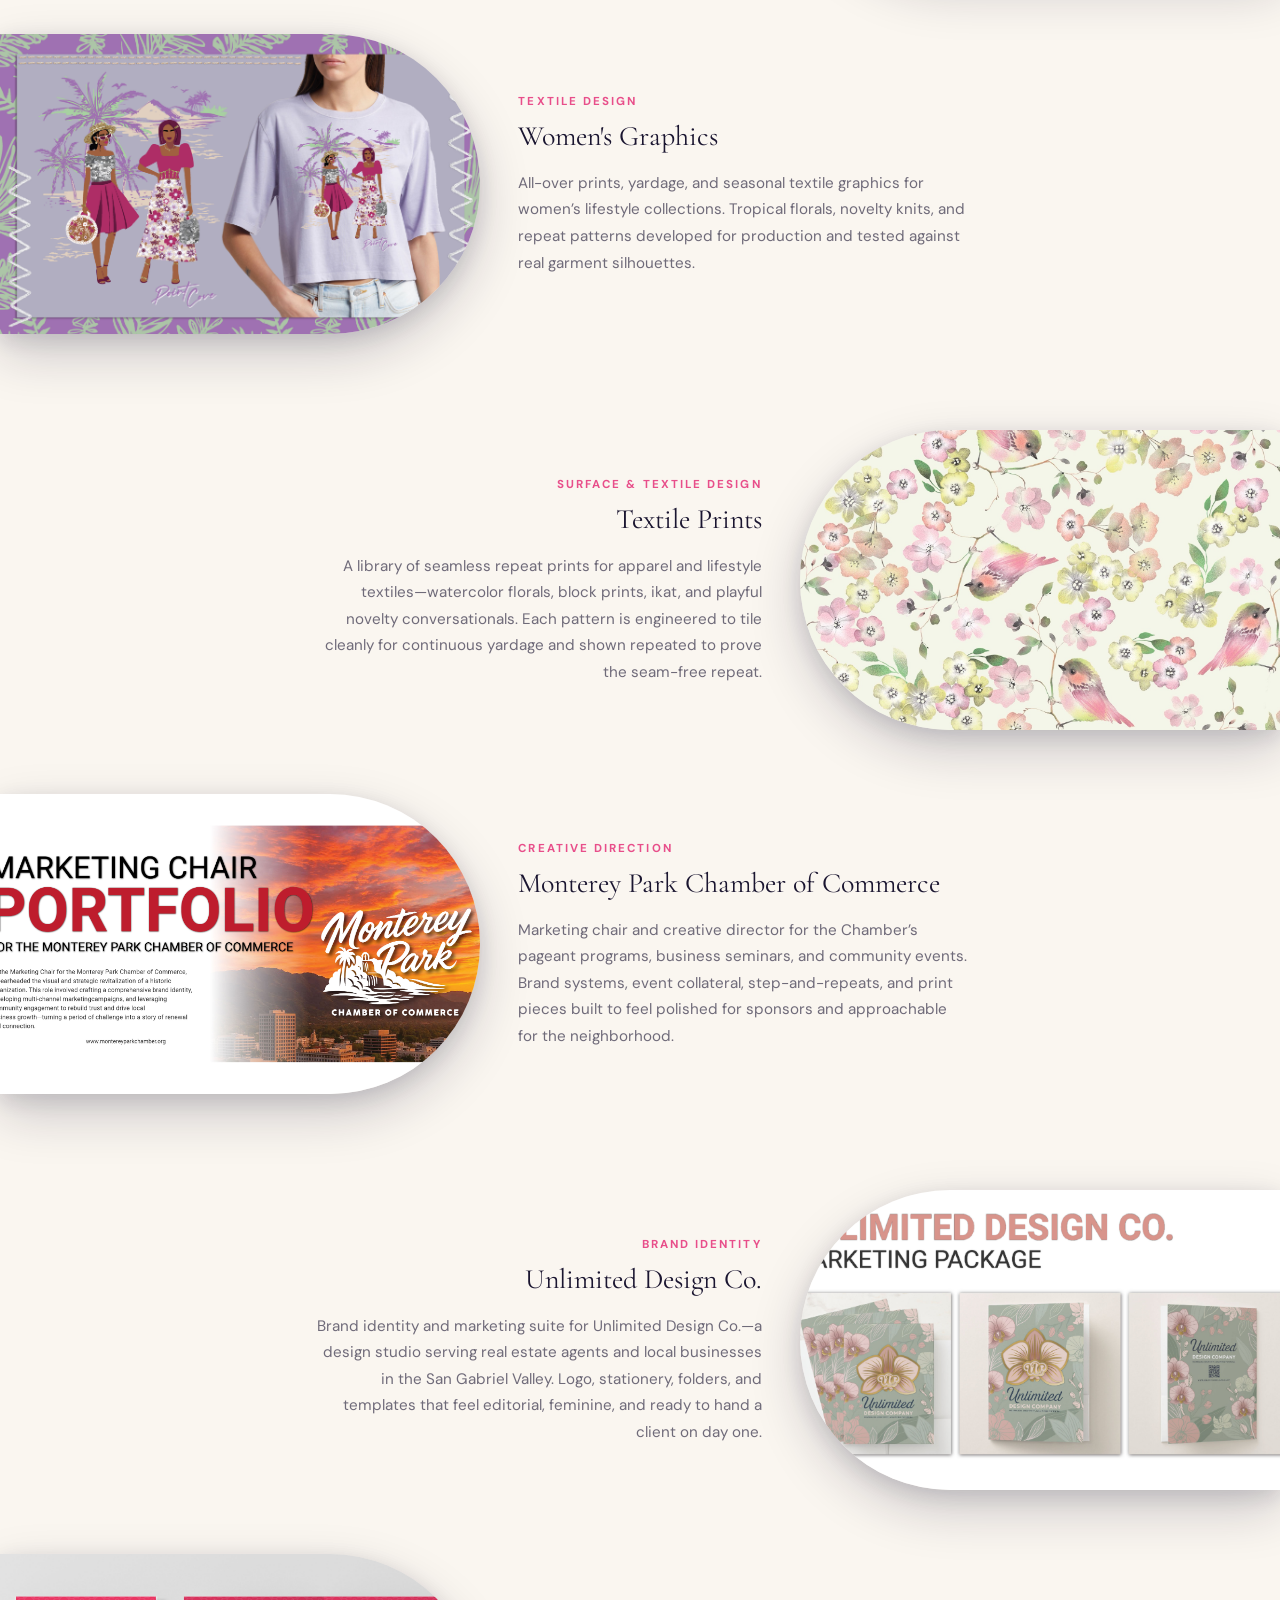
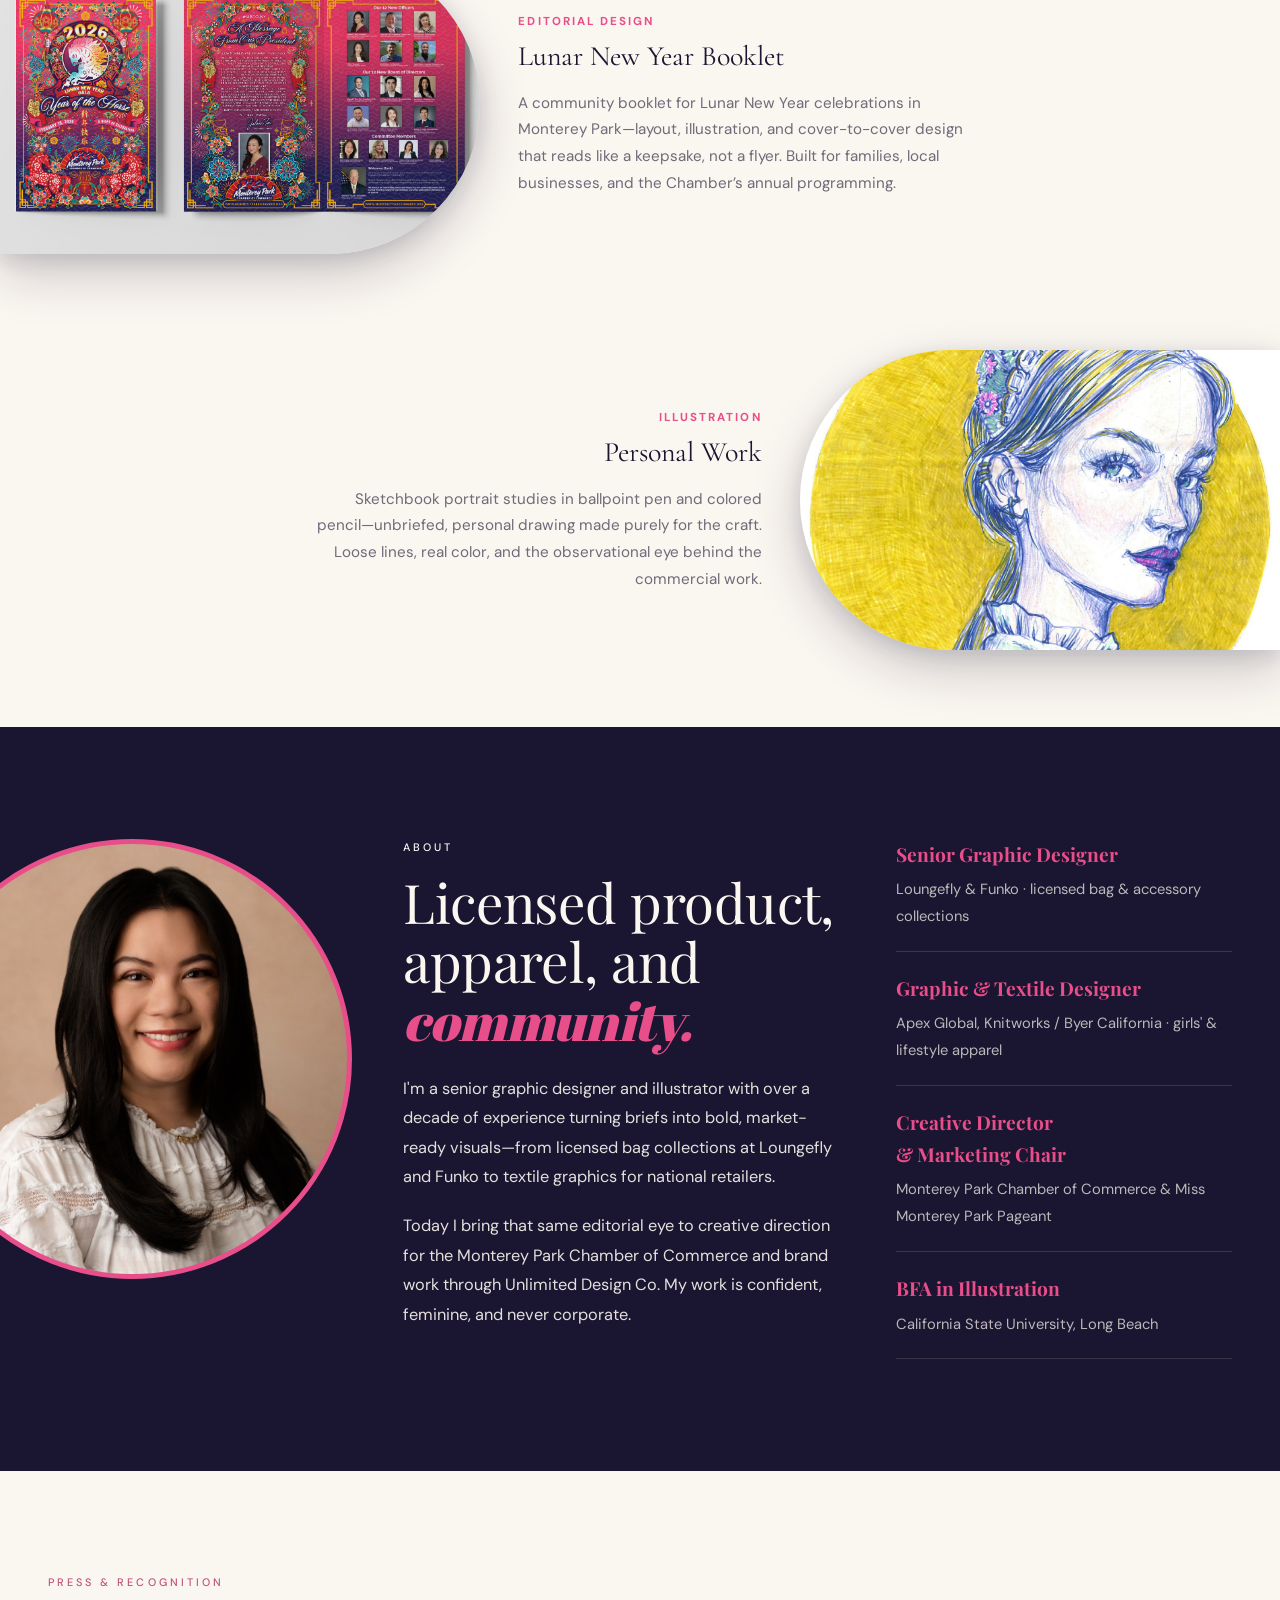
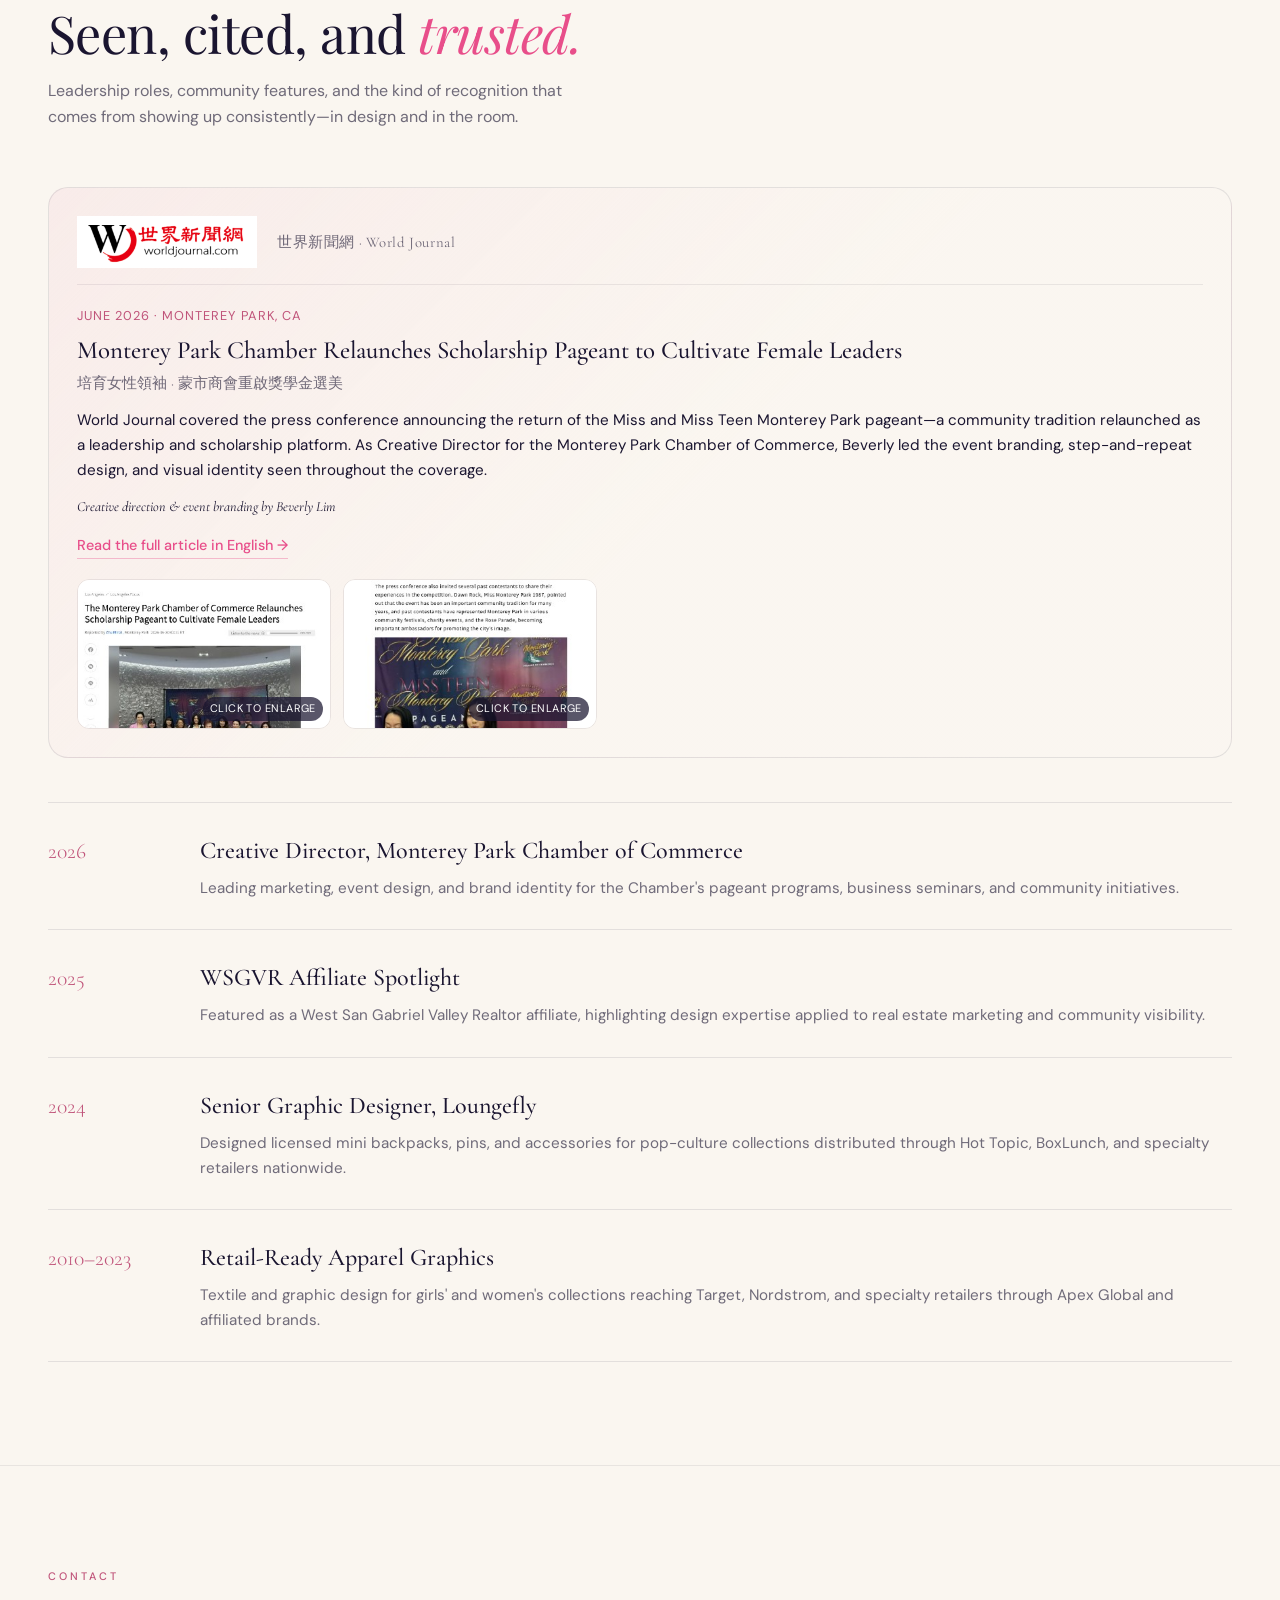
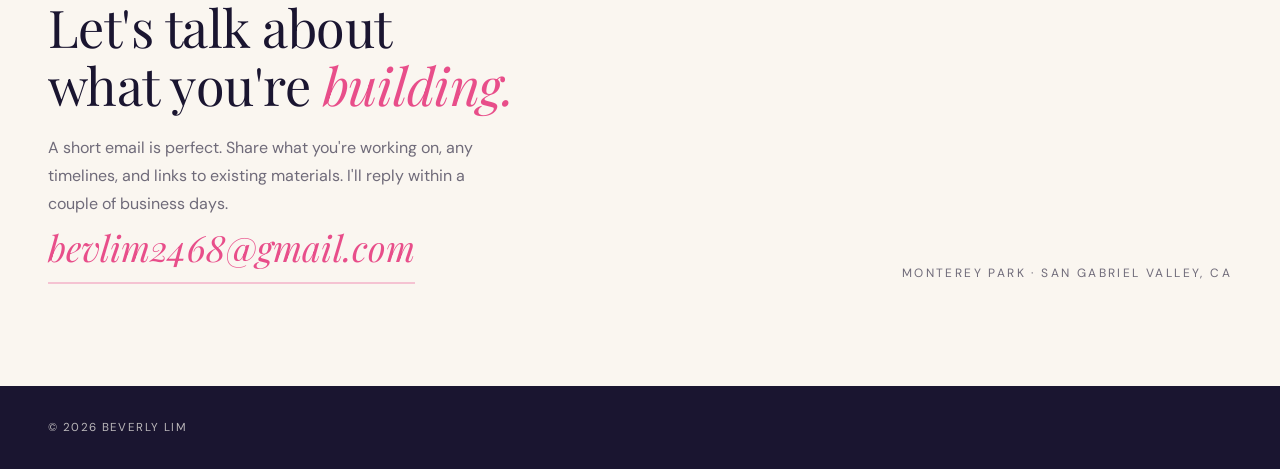
==== commit 7e80f5fe: "Add Personal Work gallery with mixed-media pieces and lightbox Build a dedicated Personal Work page " ====
--- a/index.html
+++ b/index.html
@@ -143,6 +143,17 @@
           <span class="work-card-cat">Editorial Design</span>
           <h3 class="work-card-title">Lunar New Year Booklet</h3>
           <p class="work-card-desc">A community booklet for Lunar New Year celebrations in Monterey Park&mdash;layout, illustration, and cover-to-cover design that reads like a keepsake, not a flyer. Built for families, local businesses, and the Chamber&rsquo;s annual programming.</p>
+        </div>
+      </a>
+
+      <a class="work-card work-card--right" href="work/personal-work/">
+        <div class="work-card-circle">
+          <img src="assets/work/personal-work/portrait-flower-crown.jpg" alt="Ballpoint pen and colored pencil portrait illustration" width="800" height="800" loading="lazy" />
+        </div>
+        <div class="work-card-body">
+          <span class="work-card-cat">Illustration</span>
+          <h3 class="work-card-title">Personal Work</h3>
+          <p class="work-card-desc">Sketchbook portrait studies in ballpoint pen and colored pencil&mdash;unbriefed, personal drawing made purely for the craft. Loose lines, real color, and the observational eye behind the commercial work.</p>
         </div>
       </a>
     </div>
--- a/css/styles.css
+++ b/css/styles.css
@@ -890,6 +890,11 @@
   grid-column: 1 / -1;
 }
 
+.project-gallery--three {
+  grid-template-columns: repeat(3, minmax(0, 1fr));
+  align-items: start;
+}
+
 .project-figure img {
   width: 100%;
   height: auto;
@@ -1120,6 +1125,163 @@
   }
 }
 
+/* Personal work: mixed-media gallery with masonry columns + wide features */
+.pw-collection {
+  padding-bottom: clamp(3rem, 6vw, 5rem);
+}
+
+.pw-masonry {
+  column-count: 3;
+  column-gap: clamp(1rem, 2vw, 1.5rem);
+  margin-block: clamp(1rem, 2vw, 1.5rem);
+}
+
+.pw-item {
+  margin: 0 0 clamp(1rem, 2vw, 1.5rem);
+  break-inside: avoid;
+}
+
+.pw-feature {
+  margin: 0;
+}
+
+.pw-item .pw-btn,
+.pw-feature .pw-btn {
+  display: block;
+  width: 100%;
+  padding: 0;
+  border: 0;
+  background: #fff;
+  cursor: zoom-in;
+  overflow: hidden;
+  line-height: 0;
+}
+
+.pw-btn img {
+  display: block;
+  width: 100%;
+  height: auto;
+  transition: transform 0.4s var(--ease), opacity 0.3s var(--ease);
+}
+
+.pw-btn:hover img,
+.pw-btn:focus-visible img {
+  transform: scale(1.03);
+  opacity: 0.94;
+}
+
+.pw-btn:focus-visible {
+  outline: 2px solid var(--navy);
+  outline-offset: 3px;
+}
+
+@media (max-width: 900px) {
+  .pw-masonry {
+    column-count: 2;
+  }
+}
+
+@media (max-width: 560px) {
+  .pw-masonry {
+    column-count: 1;
+  }
+}
+
+.pw-lightbox {
+  width: min(94vw, 1100px);
+  max-height: 92vh;
+  padding: 0;
+  border: 0;
+  background: transparent;
+  overflow: visible;
+}
+
+.pw-lightbox::backdrop {
+  background: rgba(26, 21, 48, 0.86);
+}
+
+.pw-lightbox-image {
+  display: block;
+  width: 100%;
+  max-height: 92vh;
+  object-fit: contain;
+  border-radius: 4px;
+  background: #fff;
+  box-shadow: 0 24px 60px rgba(0, 0, 0, 0.4);
+  -webkit-user-select: none;
+  user-select: none;
+  -webkit-user-drag: none;
+}
+
+.pw-lightbox-close {
+  position: fixed;
+  top: 1.25rem;
+  right: 1.25rem;
+  width: 2.5rem;
+  height: 2.5rem;
+  border: 0;
+  border-radius: 999px;
+  background: rgba(250, 246, 240, 0.95);
+  color: var(--navy);
+  font-size: 1.75rem;
+  line-height: 1;
+  cursor: pointer;
+  z-index: 2;
+}
+
+.pw-lightbox-close:hover,
+.pw-lightbox-close:focus-visible {
+  background: #fff;
+}
+
+.pw-lightbox-nav {
+  position: fixed;
+  top: 50%;
+  transform: translateY(-50%);
+  width: 3rem;
+  height: 3rem;
+  border: 0;
+  border-radius: 999px;
+  background: rgba(250, 246, 240, 0.95);
+  color: var(--navy);
+  font-size: 2rem;
+  line-height: 1;
+  cursor: pointer;
+  display: grid;
+  place-items: center;
+  z-index: 2;
+  transition: background 0.2s var(--ease);
+}
+
+.pw-lightbox-prev {
+  left: 1.25rem;
+}
+
+.pw-lightbox-next {
+  right: 1.25rem;
+}
+
+.pw-lightbox-nav:hover,
+.pw-lightbox-nav:focus-visible {
+  background: #fff;
+}
+
+@media (max-width: 768px) {
+  .pw-lightbox-nav {
+    width: 2.5rem;
+    height: 2.5rem;
+    font-size: 1.6rem;
+  }
+
+  .pw-lightbox-prev {
+    left: 0.5rem;
+  }
+
+  .pw-lightbox-next {
+    right: 0.5rem;
+  }
+}
+
 .project-nav {
   display: flex;
   justify-content: space-between;
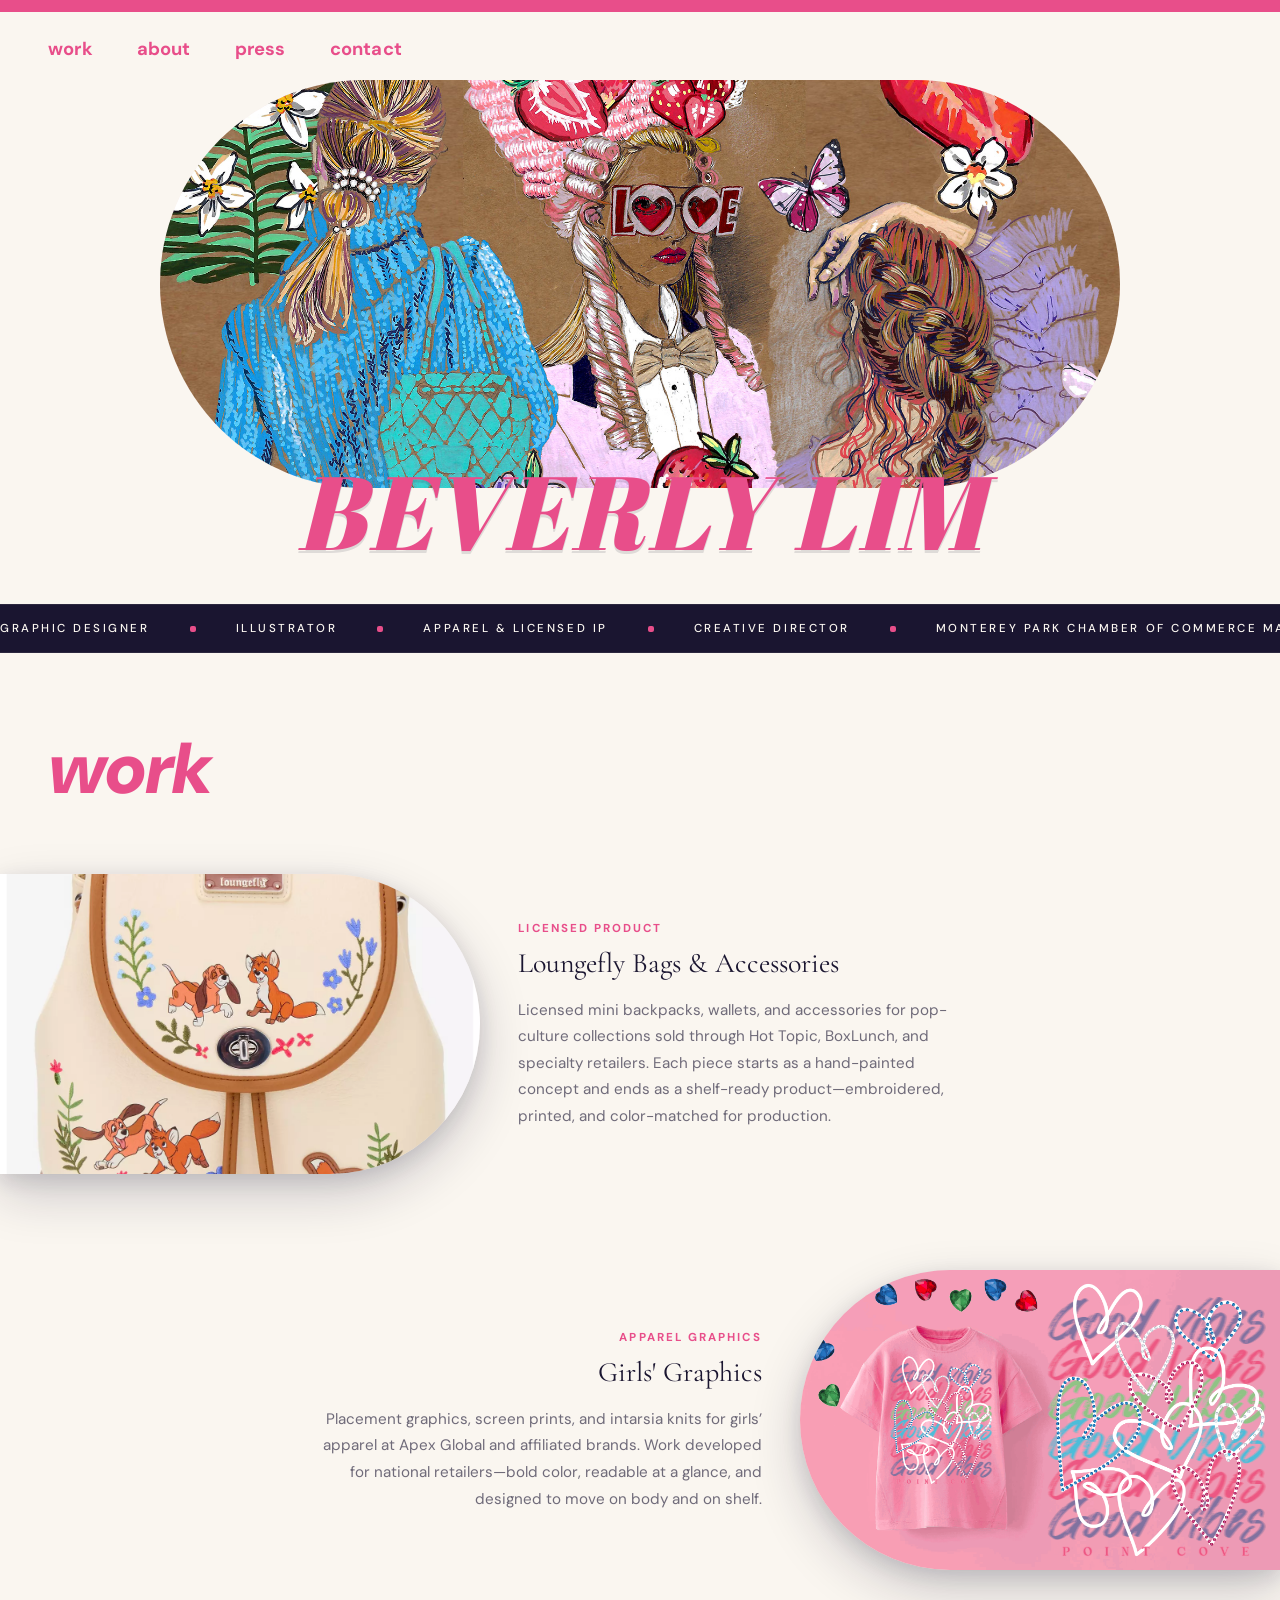
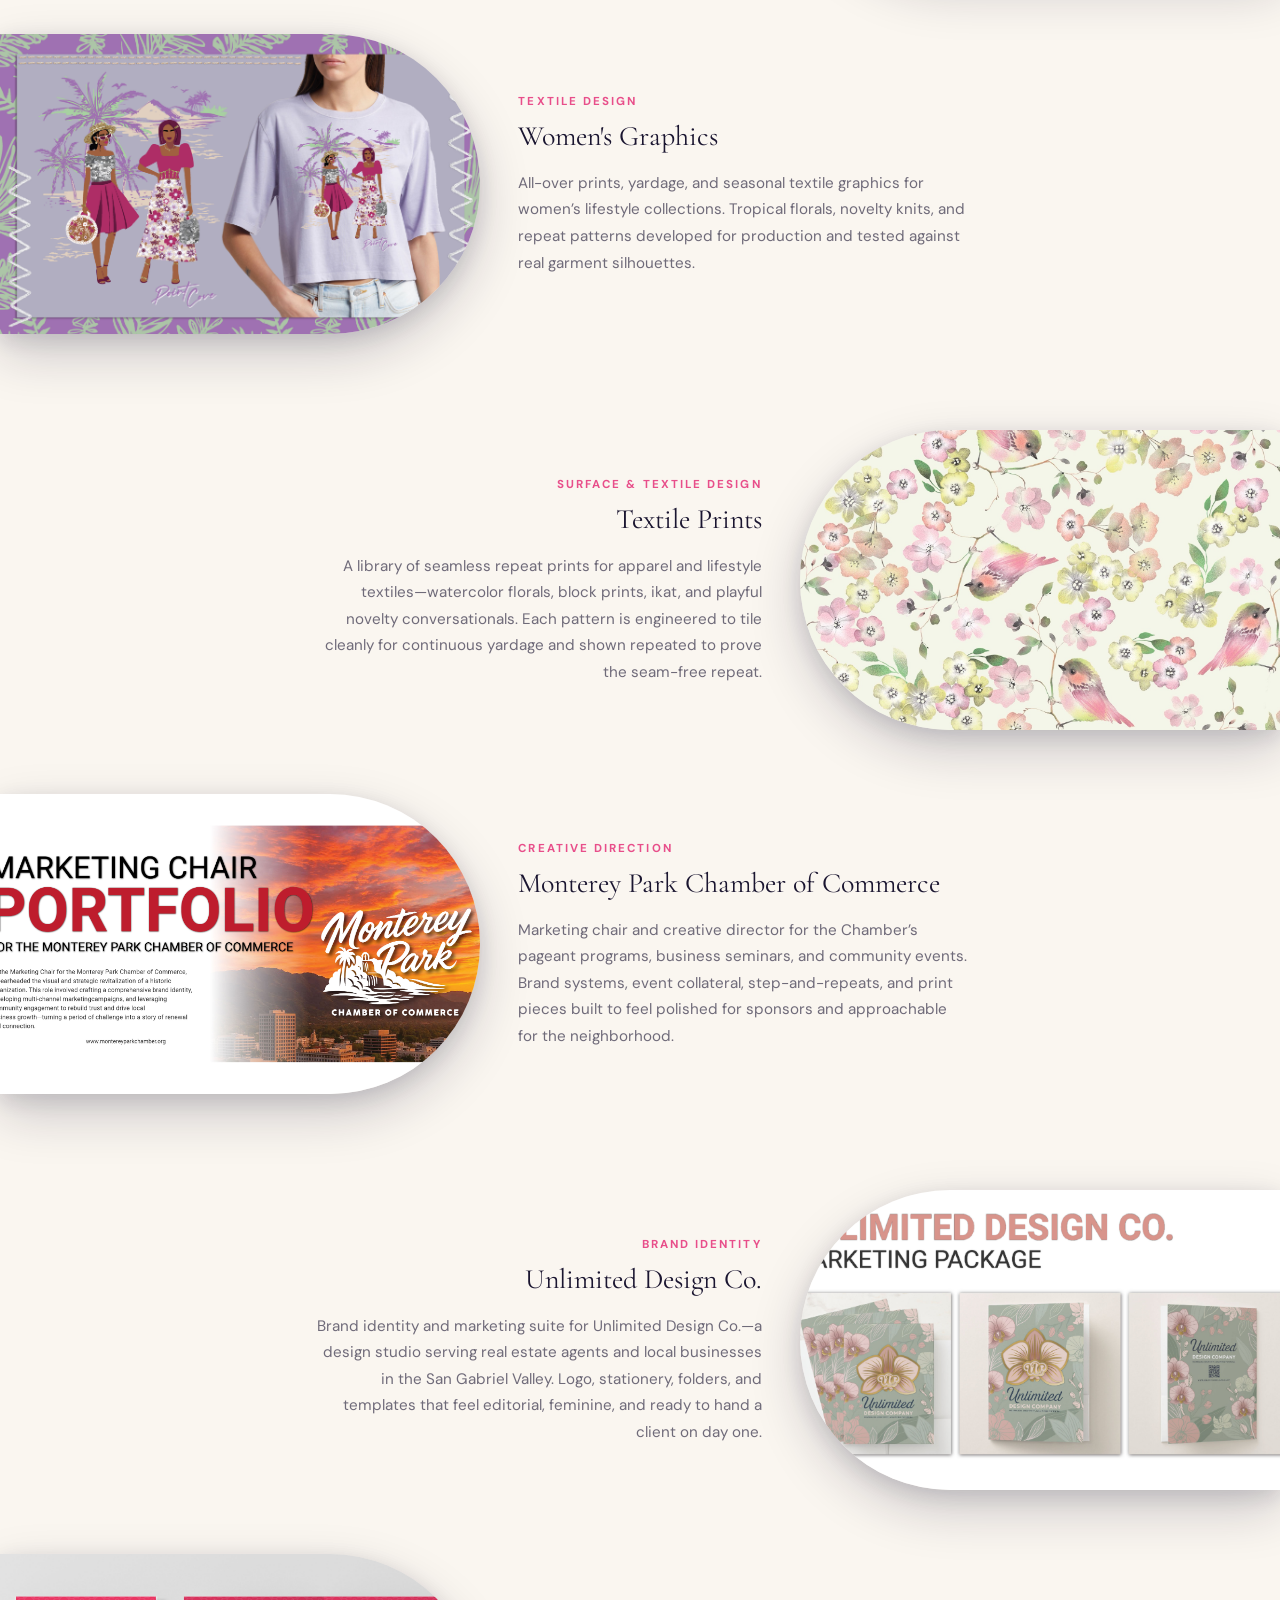
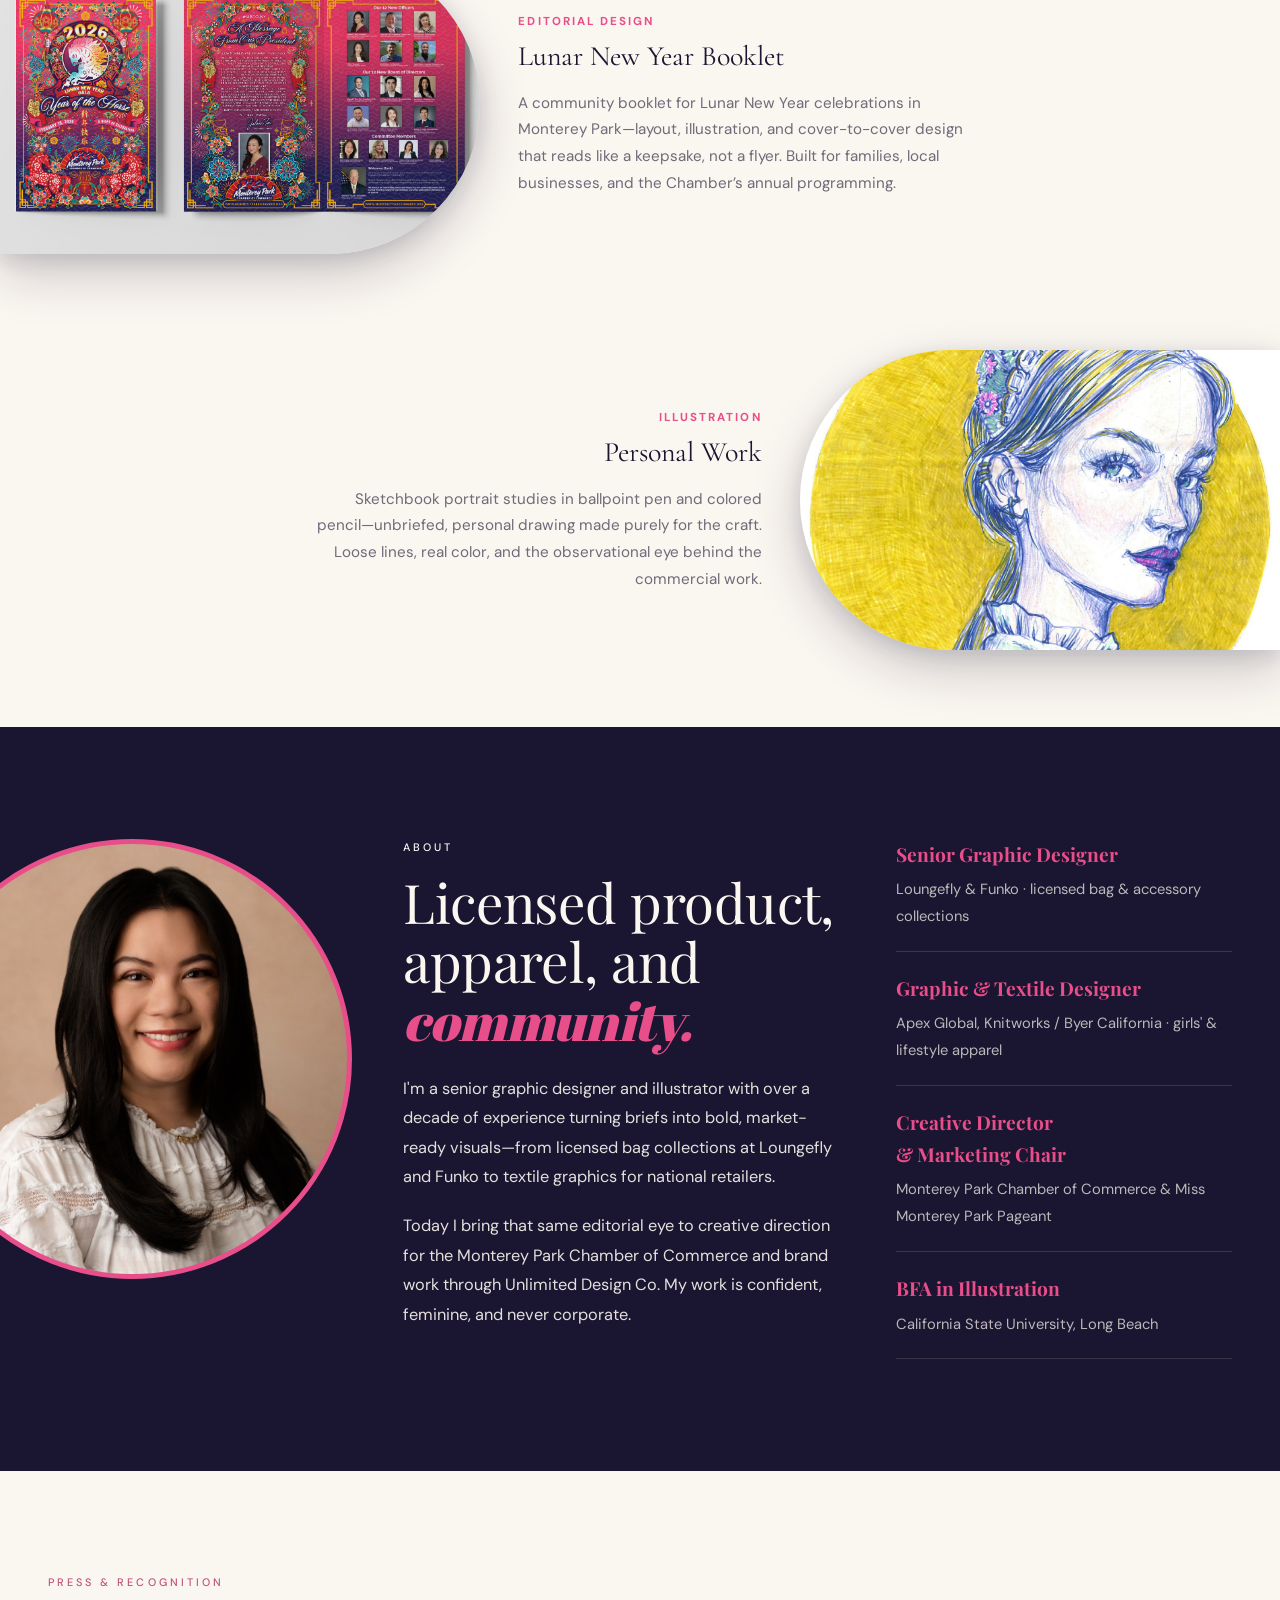
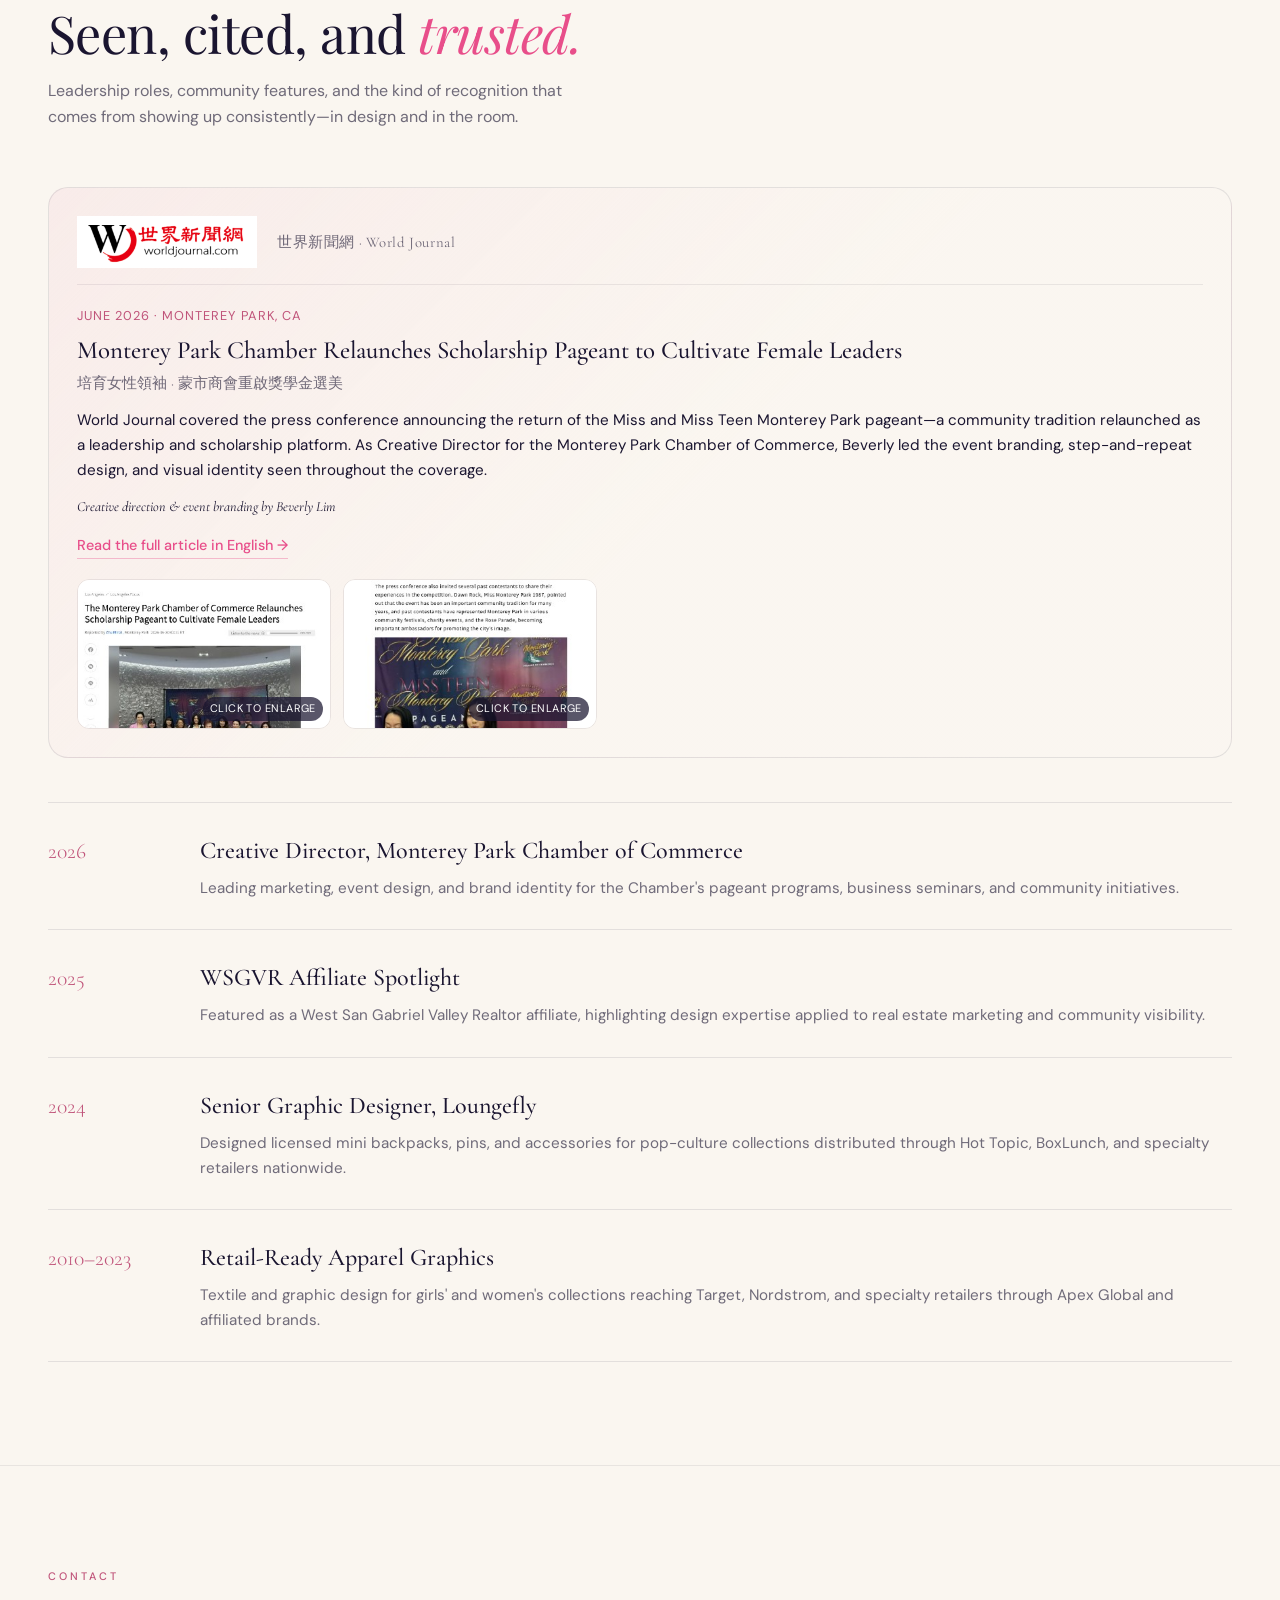
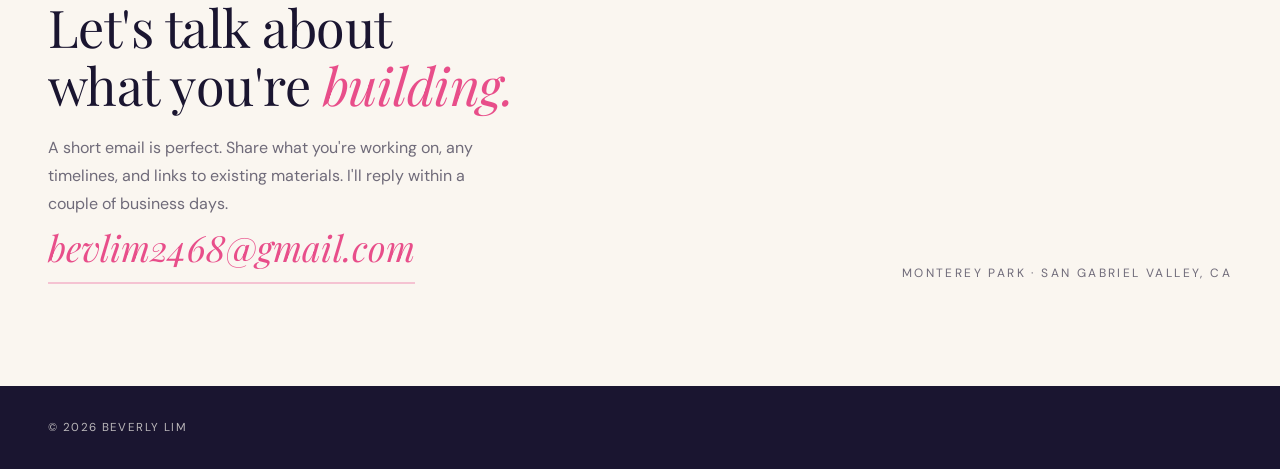
==== commit f70aa5c1: "Clean up textiles and tidy repo backend - Remove 'Cats & Dogs' and 'Block Print Lily' textile swatch" ====
--- a/css/styles.css
+++ b/css/styles.css
@@ -657,7 +657,11 @@
 }
 
 .press-lightbox {
-  width: min(92vw, 760px);
+  inset: 0;
+  margin: auto;
+  width: fit-content;
+  height: fit-content;
+  max-width: min(92vw, 760px);
   max-height: 90vh;
   padding: 0;
   border: 0;
@@ -672,7 +676,9 @@
 
 .press-lightbox-image {
   display: block;
-  width: 100%;
+  width: auto;
+  height: auto;
+  max-width: min(92vw, 760px);
   max-height: 90vh;
   object-fit: contain;
   border-radius: 16px;
@@ -1188,7 +1194,11 @@
 }
 
 .pw-lightbox {
-  width: min(94vw, 1100px);
+  inset: 0;
+  margin: auto;
+  width: fit-content;
+  height: fit-content;
+  max-width: min(94vw, 1100px);
   max-height: 92vh;
   padding: 0;
   border: 0;
@@ -1202,7 +1212,9 @@
 
 .pw-lightbox-image {
   display: block;
-  width: 100%;
+  width: auto;
+  height: auto;
+  max-width: min(94vw, 1100px);
   max-height: 92vh;
   object-fit: contain;
   border-radius: 4px;
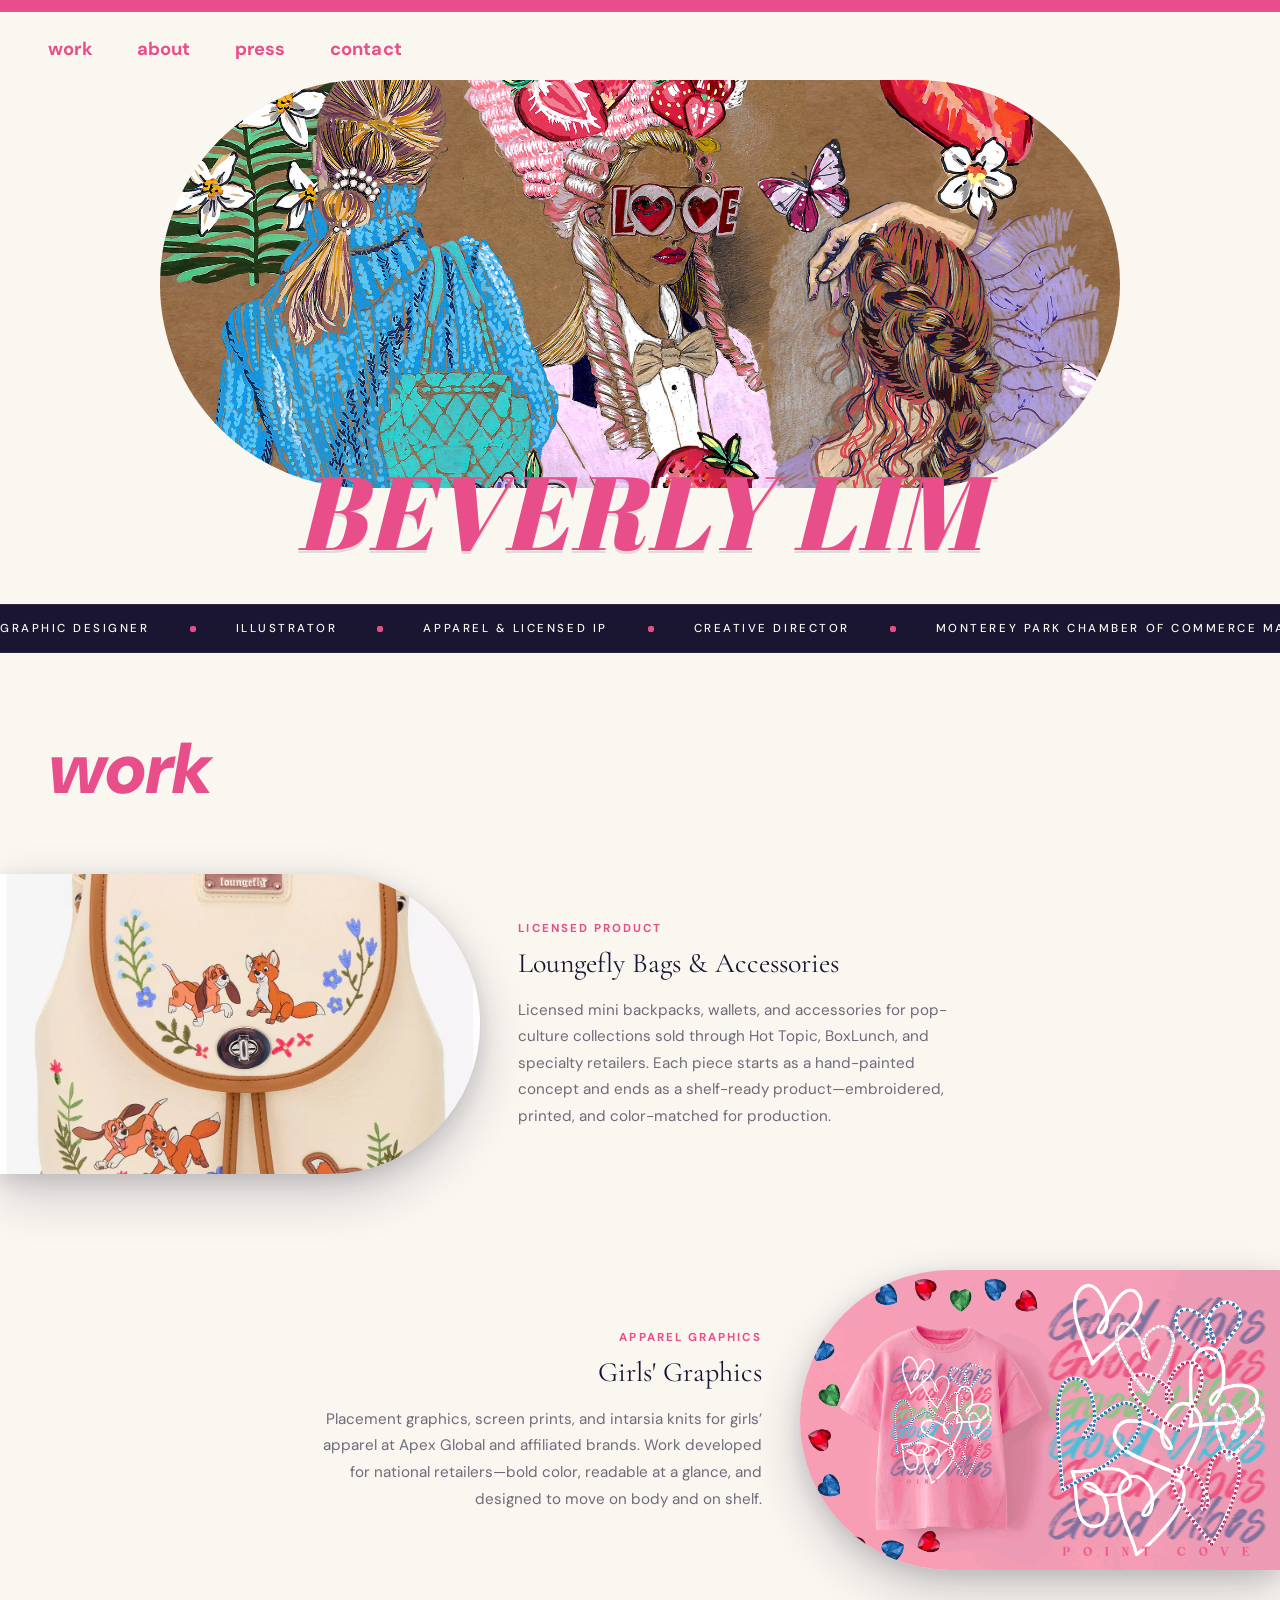
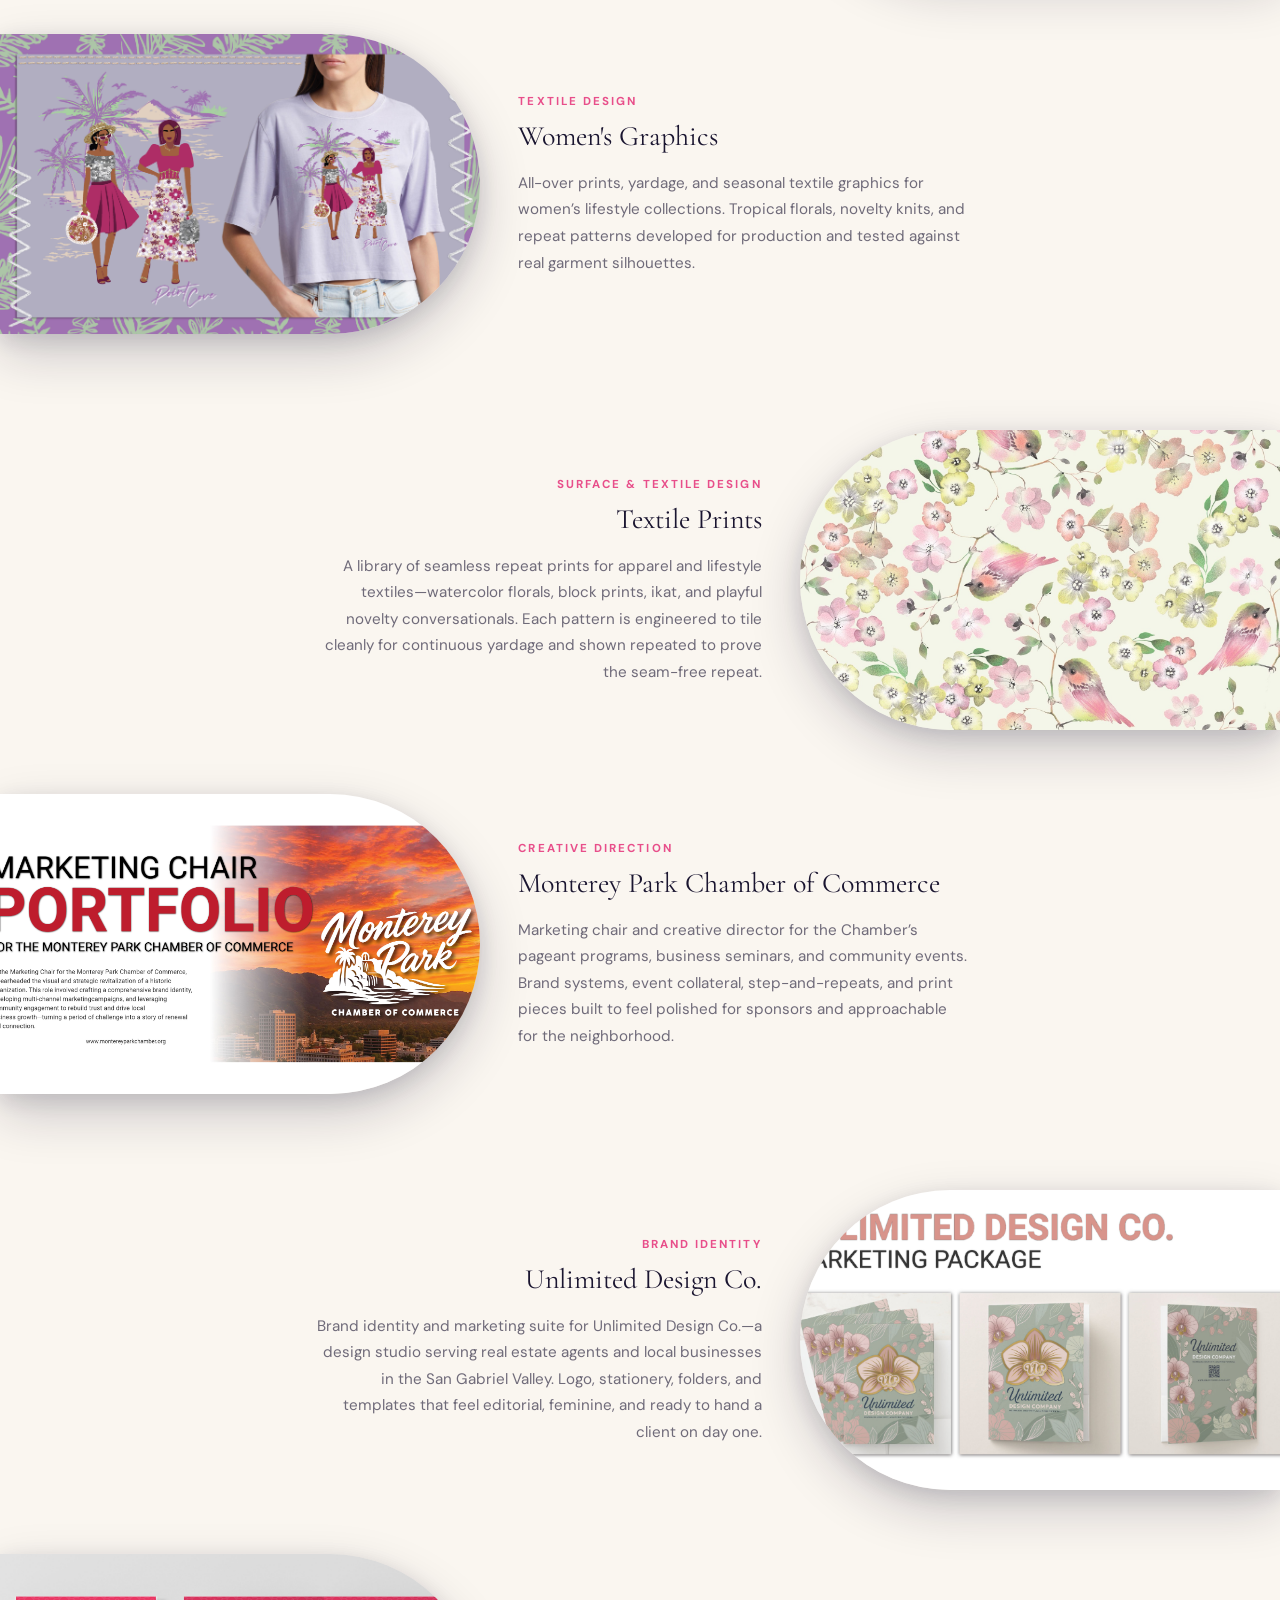
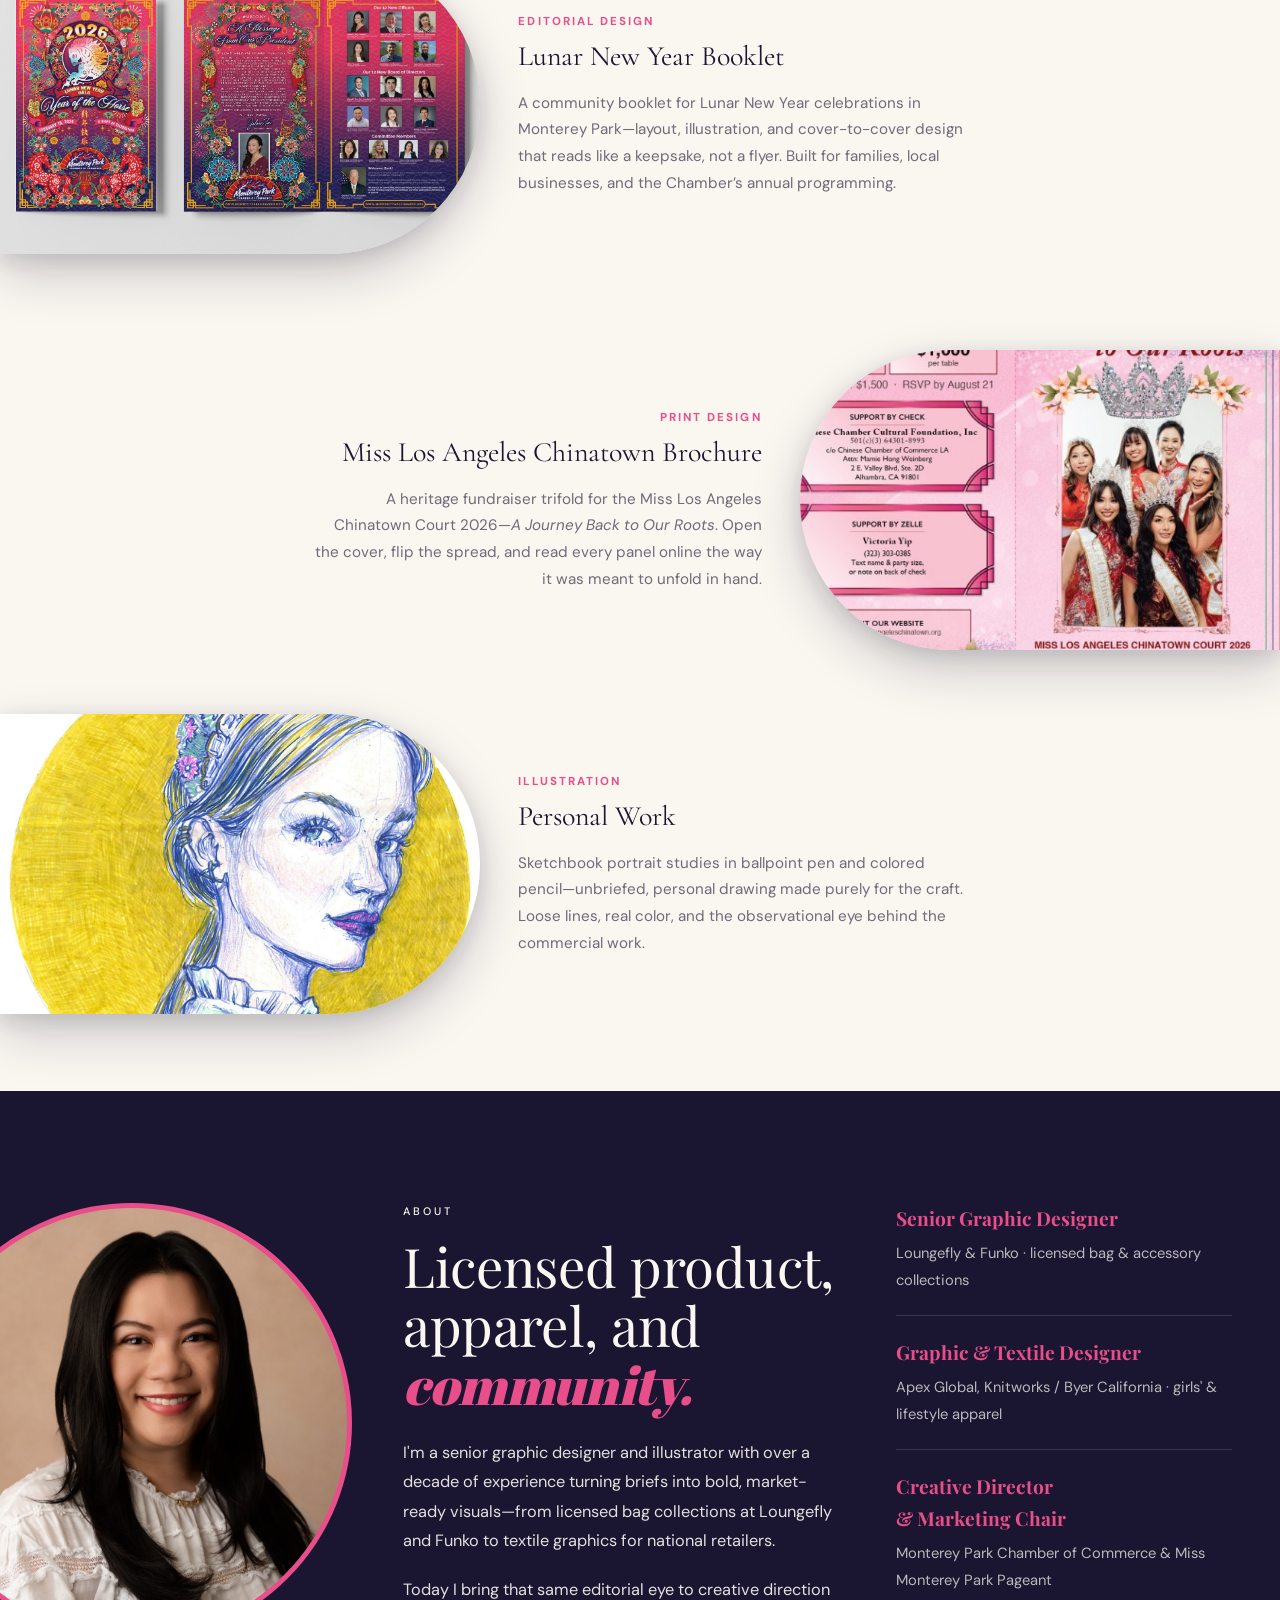
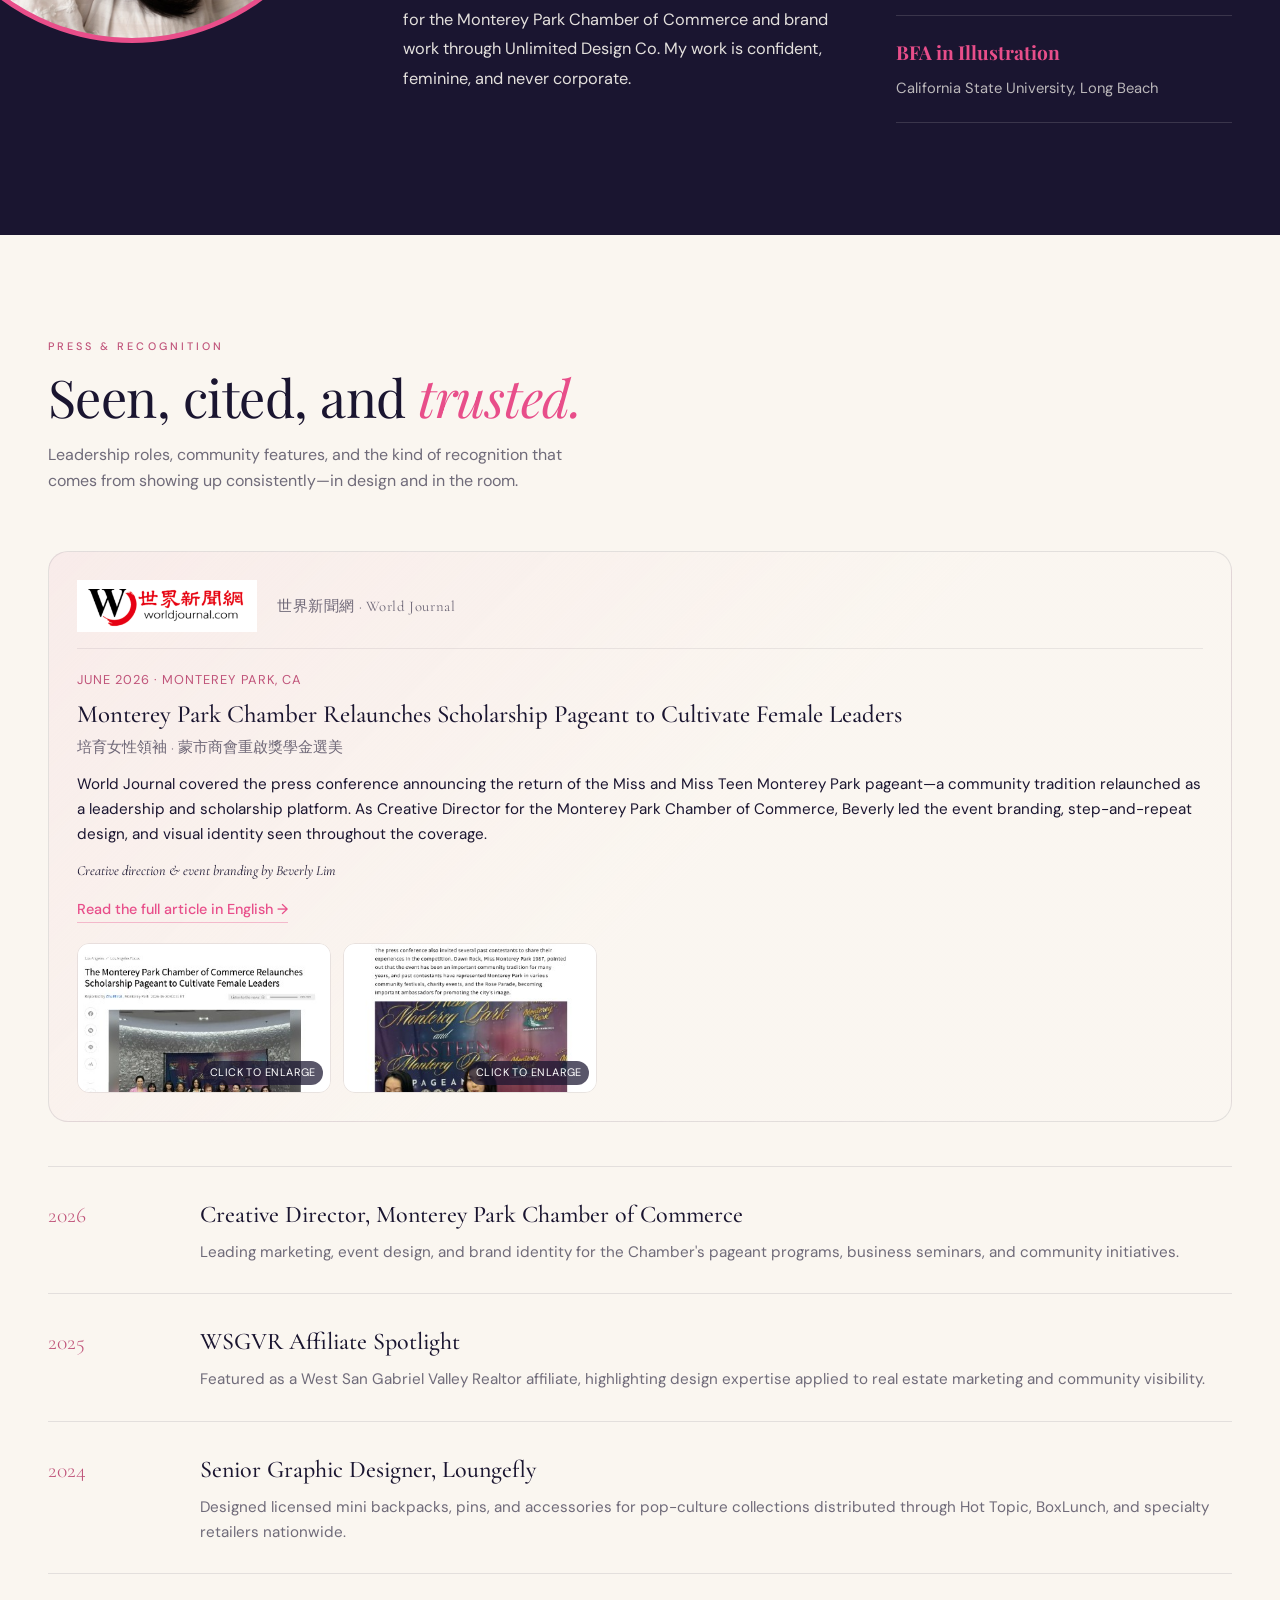
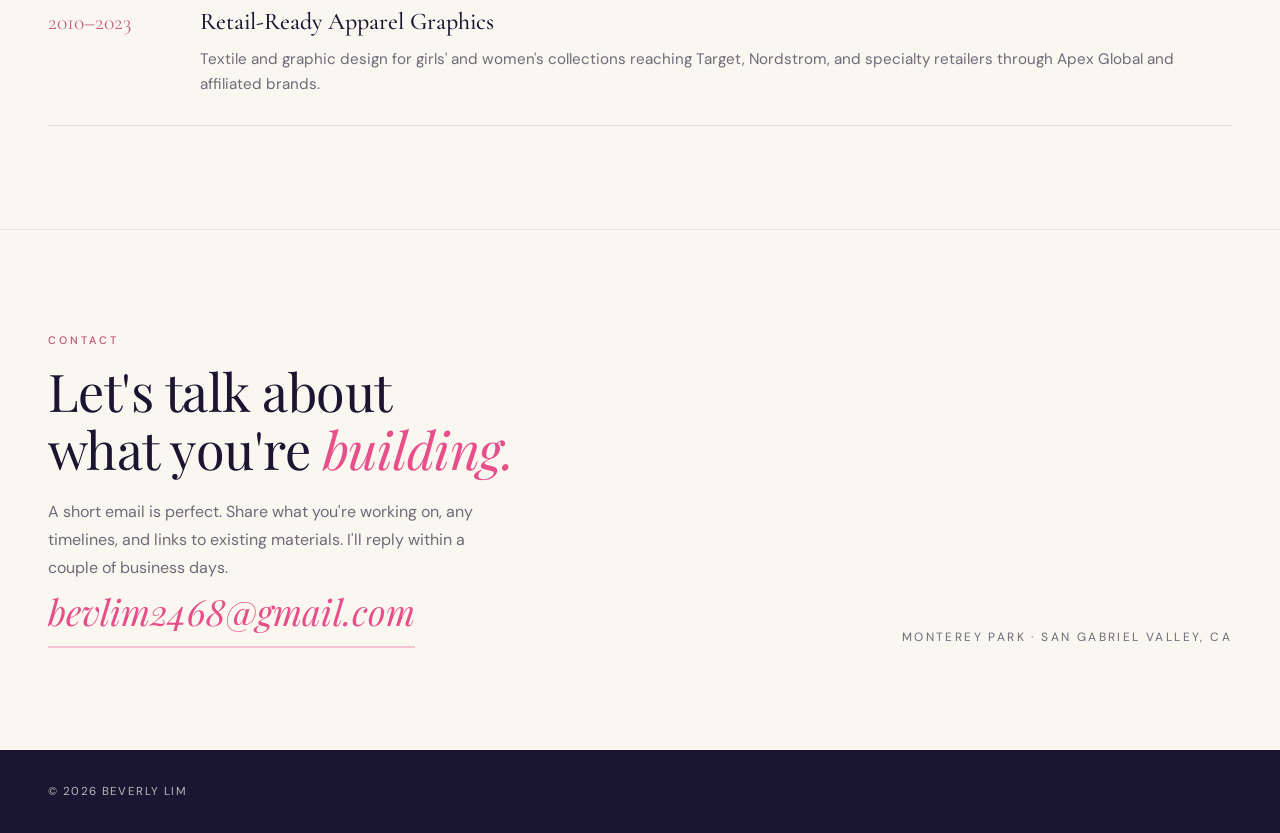
==== commit 6429ed26: "Add interactive Miss Chinatown trifold brochure to portfolio. Co-authored-by: Cursor <cursoragent@cu" ====
--- a/index.html
+++ b/index.html
@@ -146,7 +146,18 @@
         </div>
       </a>
 
-      <a class="work-card work-card--right" href="work/personal-work/">
+      <a class="work-card work-card--right" href="work/miss-chinatown-brochure/">
+        <div class="work-card-circle">
+          <img src="assets/work/miss-chinatown-brochure.jpg" alt="Miss Los Angeles Chinatown Court 2026 trifold brochure" width="628" height="628" loading="lazy" />
+        </div>
+        <div class="work-card-body">
+          <span class="work-card-cat">Print Design</span>
+          <h3 class="work-card-title">Miss Los Angeles Chinatown Brochure</h3>
+          <p class="work-card-desc">A heritage fundraiser trifold for the Miss Los Angeles Chinatown Court 2026&mdash;<em>A Journey Back to Our Roots</em>. Open the cover, flip the spread, and read every panel online the way it was meant to unfold in hand.</p>
+        </div>
+      </a>
+
+      <a class="work-card work-card--left" href="work/personal-work/">
         <div class="work-card-circle">
           <img src="assets/work/personal-work/portrait-flower-crown.jpg" alt="Ballpoint pen and colored pencil portrait illustration" width="800" height="800" loading="lazy" />
         </div>
@@ -156,6 +167,7 @@
           <p class="work-card-desc">Sketchbook portrait studies in ballpoint pen and colored pencil&mdash;unbriefed, personal drawing made purely for the craft. Loose lines, real color, and the observational eye behind the commercial work.</p>
         </div>
       </a>
+
     </div>
   </section>
 
